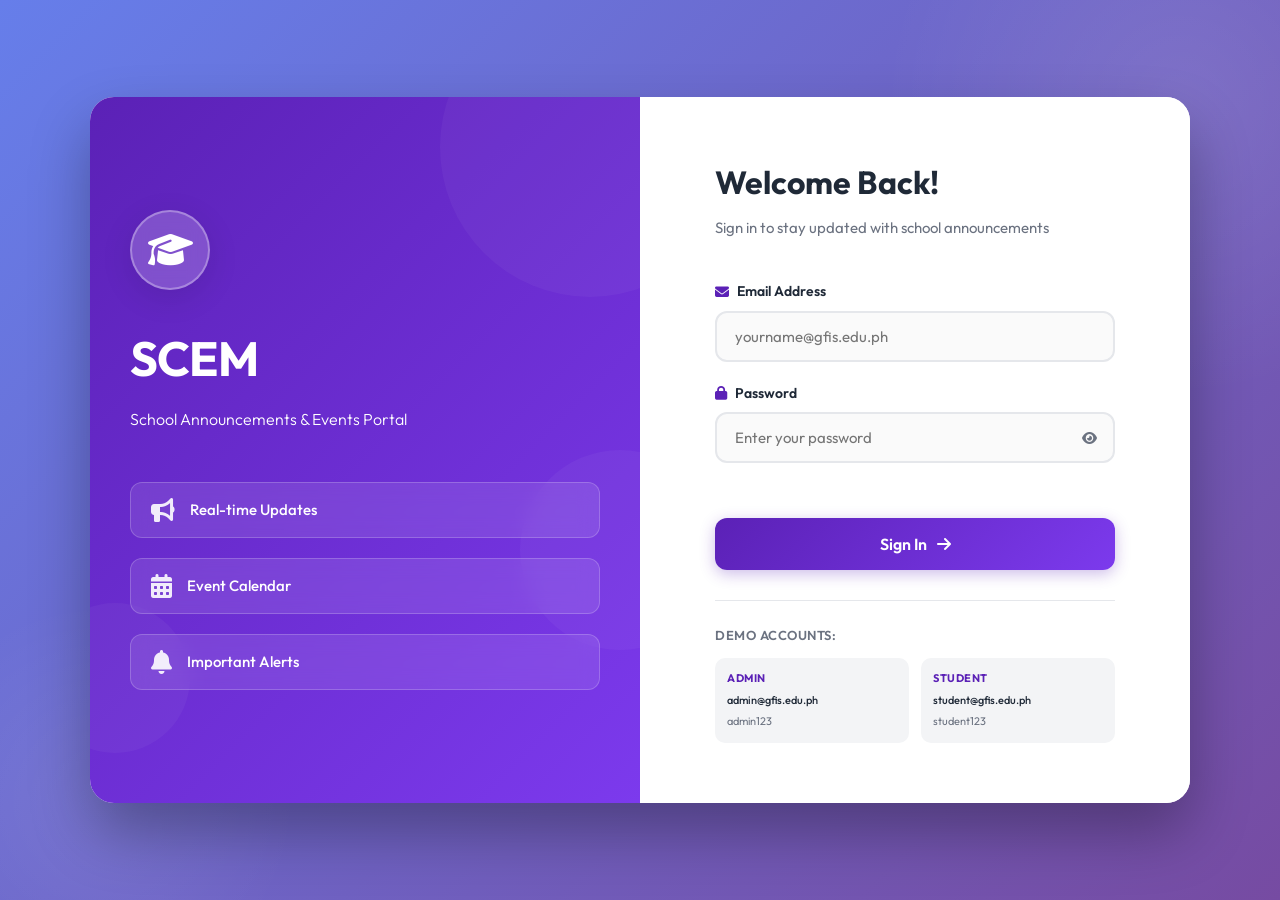
==== index.html @ 4f203509 "Add files via upload" ====
<!DOCTYPE html>
<html lang="en">
<head>
<meta charset="UTF-8">
<title>SCEM School Announcement Portal</title>
<meta name="viewport" content="width=device-width, initial-scale=1.0">
<link rel="stylesheet" href="https://cdnjs.cloudflare.com/ajax/libs/font-awesome/6.5.0/css/all.min.css">
<link href="https://fonts.googleapis.com/css2?family=Outfit:wght@300;400;500;600;700&display=swap" rel="stylesheet">
<style>
:root {
  --primary: #5b21b6;
  --primary-dark: #4c1d95;
  --primary-light: #7c3aed;
  --accent: #f59e0b;
  --academic: #2563eb;
  --event: #7c3aed;
  --urgent: #ef4444;
  --general: #6b7280;
  --bg-light: #faf5ff;
  --text-dark: #1f2937;
  --text-light: #6b7280;
  --white: #ffffff;
  --sidebar-w: 220px;
}
* { margin: 0; padding: 0; box-sizing: border-box; }
body { font-family: 'Outfit', sans-serif; background: var(--bg-light); color: var(--text-dark); line-height: 1.6; }

/* ===== LOGIN ===== */
#loginPage {
  min-height: 100vh; display: flex; align-items: center; justify-content: center;
  padding: 20px; background: linear-gradient(135deg, #667eea 0%, #764ba2 100%);
  position: relative; overflow: hidden;
}
#loginPage::before {
  content: ''; position: absolute; width: 600px; height: 600px;
  background: radial-gradient(circle, rgba(255,255,255,0.1) 0%, transparent 70%);
  top: -200px; right: -200px; border-radius: 50%; animation: float 20s ease-in-out infinite;
}
#loginPage::after {
  content: ''; position: absolute; width: 400px; height: 400px;
  background: radial-gradient(circle, rgba(255,255,255,0.08) 0%, transparent 70%);
  bottom: -100px; left: -100px; border-radius: 50%; animation: float 15s ease-in-out infinite reverse;
}
@keyframes float {
  0%, 100% { transform: translate(0,0) rotate(0deg); }
  33% { transform: translate(30px,-30px) rotate(5deg); }
  66% { transform: translate(-20px,20px) rotate(-5deg); }
}
.login-container {
  display: grid; grid-template-columns: 1fr 1fr; max-width: 1100px; width: 100%;
  background: var(--white); border-radius: 24px; overflow: hidden;
  box-shadow: 0 30px 60px rgba(0,0,0,0.3); position: relative; z-index: 1;
  animation: slideUp 0.6s ease-out;
}
@keyframes slideUp { from { opacity: 0; transform: translateY(30px); } to { opacity: 1; transform: translateY(0); } }

.login-brand {
  background: linear-gradient(135deg, var(--primary) 0%, var(--primary-light) 100%);
  color: var(--white); padding: 60px 40px; position: relative; overflow: hidden;
  display: flex; flex-direction: column; justify-content: center;
}
.brand-content { position: relative; z-index: 2; }
.school-logo { margin-bottom: 30px; animation: fadeInDown 0.8s ease-out 0.2s both; }
.logo-circle {
  width: 80px; height: 80px; background: rgba(255,255,255,0.2); backdrop-filter: blur(10px);
  border-radius: 50%; display: flex; align-items: center; justify-content: center;
  border: 2px solid rgba(255,255,255,0.3); box-shadow: 0 8px 32px rgba(0,0,0,0.1);
}
.logo-circle i { font-size: 36px; color: var(--white); }
.login-brand h1 { font-size: 48px; font-weight: 700; margin-bottom: 10px; letter-spacing: -1px; animation: fadeInDown 0.8s ease-out 0.3s both; }
.tagline { font-size: 16px; opacity: 0.9; margin-bottom: 50px; font-weight: 300; animation: fadeInDown 0.8s ease-out 0.4s both; }
.features { display: flex; flex-direction: column; gap: 20px; }
.feature-item {
  display: flex; align-items: center; gap: 15px; padding: 15px 20px;
  background: rgba(255,255,255,0.1); backdrop-filter: blur(10px); border-radius: 12px;
  border: 1px solid rgba(255,255,255,0.2); animation: fadeInLeft 0.8s ease-out both;
}
.feature-item:nth-child(1) { animation-delay: 0.5s; }
.feature-item:nth-child(2) { animation-delay: 0.6s; }
.feature-item:nth-child(3) { animation-delay: 0.7s; }
.feature-item i { font-size: 24px; opacity: 0.9; }
.feature-item span { font-weight: 500; font-size: 15px; }
@keyframes fadeInDown { from { opacity: 0; transform: translateY(-20px); } to { opacity: 1; transform: translateY(0); } }
@keyframes fadeInLeft { from { opacity: 0; transform: translateX(-20px); } to { opacity: 1; transform: translateX(0); } }
.decorative-shapes { position: absolute; width: 100%; height: 100%; top: 0; left: 0; z-index: 1; opacity: 0.4; }
.shape { position: absolute; border-radius: 50%; background: rgba(255,255,255,0.1); backdrop-filter: blur(20px); }
.shape-1 { width: 300px; height: 300px; top: -100px; right: -100px; animation: rotate 30s linear infinite; }
.shape-2 { width: 150px; height: 150px; bottom: 50px; left: -50px; animation: rotate 20s linear infinite reverse; }
.shape-3 { width: 200px; height: 200px; top: 50%; right: -80px; animation: rotate 25s linear infinite; }
@keyframes rotate { from { transform: rotate(0deg); } to { transform: rotate(360deg); } }

.login-form-section { padding: 60px 50px; display: flex; align-items: center; justify-content: center; background: var(--white); }
.login-box { width: 100%; max-width: 400px; animation: fadeIn 0.8s ease-out 0.4s both; }
@keyframes fadeIn { from { opacity: 0; } to { opacity: 1; } }
.welcome-text { margin-bottom: 40px; }
.welcome-text h2 { font-size: 32px; font-weight: 700; color: var(--text-dark); margin-bottom: 8px; }
.welcome-text p { color: var(--text-light); font-size: 15px; }
.input-group { margin-bottom: 20px; }
.input-group label { display: flex; align-items: center; gap: 8px; font-size: 14px; font-weight: 600; color: var(--text-dark); margin-bottom: 8px; }
.input-group label i { color: var(--primary); font-size: 14px; }
.input-group input {
  width: 100%; padding: 14px 18px; border: 2px solid #e5e7eb; border-radius: 12px;
  font-size: 15px; font-family: 'Outfit', sans-serif; color: var(--text-dark);
  background: #fafafa; transition: all 0.3s ease; outline: none;
}
.input-group input:focus { border-color: var(--primary-light); background: var(--white); box-shadow: 0 0 0 4px rgba(124,58,237,0.1); }
.password-wrapper { position: relative; }
.toggle-password { position: absolute; right: 14px; top: 50%; transform: translateY(-50%); background: none; border: none; cursor: pointer; color: var(--text-light); padding: 4px; transition: color 0.2s; }
.toggle-password:hover { color: var(--primary); }
.error-message { color: var(--urgent); font-size: 13px; margin-bottom: 15px; min-height: 20px; }
.login-btn {
  width: 100%; padding: 16px; background: linear-gradient(135deg, var(--primary) 0%, var(--primary-light) 100%);
  color: var(--white); border: none; border-radius: 12px; font-size: 16px; font-weight: 600;
  font-family: 'Outfit', sans-serif; cursor: pointer; display: flex; align-items: center;
  justify-content: center; gap: 10px; transition: all 0.3s ease;
  box-shadow: 0 4px 15px rgba(91,33,182,0.3); margin-bottom: 30px;
}
.login-btn:hover { transform: translateY(-2px); box-shadow: 0 8px 25px rgba(91,33,182,0.4); }
.demo-accounts { border-top: 1px solid #e5e7eb; padding-top: 24px; }
.demo-title { font-size: 13px; font-weight: 600; color: var(--text-light); text-transform: uppercase; letter-spacing: 0.5px; margin-bottom: 12px; }
.demo-cards { display: flex; gap: 12px; }
.demo-card { flex: 1; padding: 12px; background: #f3f4f6; border-radius: 10px; display: flex; flex-direction: column; gap: 4px; }
.demo-role { font-size: 11px; font-weight: 700; color: var(--primary); text-transform: uppercase; letter-spacing: 0.5px; }
.demo-email { font-size: 11px; color: var(--text-dark); font-weight: 500; word-break: break-all; }
.demo-pass { font-size: 11px; color: var(--text-light); }

/* ===== DASHBOARD LAYOUT ===== */
#dashboard { display: none; min-height: 100vh; background: linear-gradient(135deg, #667eea 0%, #764ba2 100%); }
.app-wrapper { display: flex; min-height: 100vh; }

/* ===== SIDEBAR ===== */
.sidebar {
  width: var(--sidebar-w); background: linear-gradient(180deg, #3b0e8c 0%, #5b21b6 50%, #7c3aed 100%);
  display: flex; flex-direction: column; position: fixed; top: 0; left: 0;
  height: 100vh; z-index: 100; box-shadow: 4px 0 20px rgba(0,0,0,0.2);
  transition: left 0.3s cubic-bezier(0.4, 0, 0.2, 1);
}
.sidebar-logo {
  display: flex; align-items: center; gap: 12px; padding: 28px 24px;
  border-bottom: 1px solid rgba(255,255,255,0.1);
}
.sidebar-logo .logo-icon {
  width: 40px; height: 40px; background: rgba(255,255,255,0.2);
  border-radius: 10px; display: flex; align-items: center; justify-content: center;
}
.sidebar-logo .logo-icon i { color: white; font-size: 18px; }
.sidebar-logo .logo-text { font-size: 22px; font-weight: 700; color: white; letter-spacing: 1px; }
.sidebar-nav { flex: 1; padding: 20px 12px; display: flex; flex-direction: column; gap: 4px; }
.nav-item {
  display: flex; align-items: center; gap: 12px; padding: 12px 16px; border-radius: 12px;
  color: rgba(255,255,255,0.7); cursor: pointer; transition: all 0.2s ease; font-size: 14px;
  font-weight: 500; border: none; background: none; width: 100%; text-align: left;
  font-family: 'Outfit', sans-serif;
}
.nav-item:hover { background: rgba(255,255,255,0.1); color: white; }
.nav-item.active { background: rgba(255,255,255,0.2); color: white; border-left: 3px solid white; padding-left: 13px; }
.nav-item i { width: 18px; font-size: 15px; }
.sidebar-user {
  padding: 20px 16px; border-top: 1px solid rgba(255,255,255,0.1);
  display: flex; align-items: center; gap: 10px;
}
.user-avatar {
  width: 38px; height: 38px; border-radius: 50%; background: rgba(255,255,255,0.3);
  display: flex; align-items: center; justify-content: center;
  border: 2px solid rgba(255,255,255,0.4); flex-shrink: 0;
  font-size: 17px; font-weight: 700; color: white;
}
.user-info { flex: 1; min-width: 0; }
.user-name { font-size: 13px; font-weight: 600; color: white; white-space: nowrap; overflow: hidden; text-overflow: ellipsis; }
.user-email { font-size: 11px; color: rgba(255,255,255,0.6); white-space: nowrap; overflow: hidden; text-overflow: ellipsis; }

/* ===== MAIN ===== */
.main-content { margin-left: var(--sidebar-w); flex: 1; display: flex; flex-direction: column; min-height: 100vh; background: #f3f0fb; border-radius: 20px 0 0 20px; }

/* ===== TOPBAR ===== */
.topbar {
  display: flex; align-items: center; padding: 16px 28px; background: white;
  border-radius: 20px 0 0 0; box-shadow: 0 2px 8px rgba(0,0,0,0.06);
  gap: 16px; position: sticky; top: 0; z-index: 50;
}
.search-bar {
  display: flex; align-items: center; gap: 10px; background: #f3f4f6;
  border-radius: 10px; padding: 10px 16px; flex: 1; max-width: 360px;
  border: 1.5px solid transparent; transition: all 0.2s;
}
.search-bar:focus-within { border-color: var(--primary-light); background: white; }
.search-bar i { color: var(--text-light); font-size: 14px; }
.search-bar input { border: none; background: none; outline: none; font-family: 'Outfit', sans-serif; font-size: 14px; color: var(--text-dark); width: 100%; }
.search-caret { color: var(--text-light); font-size: 12px; border-left: 1px solid #e5e7eb; padding-left: 8px; }

/* ===== PAGE CONTENT ===== */
.page-content { padding: 28px; flex: 1; }
.page { display: none; }
.page.active { display: block; }

.page-header { margin-bottom: 24px; }
.page-title-row { display: flex; align-items: center; gap: 14px; margin-bottom: 6px; }
.page-icon { width: 44px; height: 44px; background: var(--primary); border-radius: 12px; display: flex; align-items: center; justify-content: center; }
.page-icon i { color: white; font-size: 20px; }
.page-header h2 { font-size: 26px; font-weight: 700; color: var(--text-dark); }
.page-header p { color: var(--text-light); font-size: 14px; padding-left: 58px; margin-top: -2px; }

/* ===== STATS ROW ===== */
.stats-row { display: grid; grid-template-columns: repeat(4, 1fr); gap: 16px; margin-bottom: 24px; }
.stat-card { background: white; border-radius: 16px; padding: 20px; display: flex; align-items: center; gap: 16px; box-shadow: 0 2px 8px rgba(0,0,0,0.06); transition: all 0.2s; }
.stat-card:hover { transform: translateY(-2px); box-shadow: 0 6px 20px rgba(91,33,182,0.12); }
.stat-icon { width: 48px; height: 48px; border-radius: 14px; display: flex; align-items: center; justify-content: center; font-size: 20px; flex-shrink: 0; }
.stat-icon.purple { background: #ede9fe; color: var(--primary); }
.stat-icon.blue { background: #dbeafe; color: var(--academic); }
.stat-icon.red { background: #fee2e2; color: var(--urgent); }
.stat-icon.amber { background: #fef3c7; color: var(--accent); }
.stat-info { flex: 1; }
.stat-label { font-size: 12px; color: var(--text-light); font-weight: 500; }
.stat-sublabel { font-size: 11px; color: var(--text-light); margin-bottom: 4px; }
.stat-value { font-size: 28px; font-weight: 700; color: var(--text-dark); line-height: 1.2; }

/* ===== DASHBOARD GRID ===== */
.dashboard-grid { display: grid; grid-template-columns: 1fr 300px; gap: 20px; }

/* ===== PANEL ===== */
.panel { background: white; border-radius: 16px; padding: 22px; box-shadow: 0 2px 8px rgba(0,0,0,0.06); }
.panel-header { display: flex; align-items: center; justify-content: space-between; margin-bottom: 16px; }
.panel-title { font-size: 17px; font-weight: 700; color: var(--text-dark); }
.sort-btn {
  display: flex; align-items: center; gap: 6px; padding: 7px 14px; border: 1.5px solid #e5e7eb;
  border-radius: 8px; background: white; font-size: 13px; color: var(--text-dark); cursor: pointer;
  font-family: 'Outfit', sans-serif; font-weight: 500; transition: all 0.2s; outline: none;
}
.sort-btn:hover { border-color: var(--primary-light); color: var(--primary); }
.panel-search {
  display: flex; align-items: center; gap: 10px; background: #f9fafb;
  border: 1.5px solid #e5e7eb; border-radius: 10px; padding: 10px 14px; margin-bottom: 14px;
}
.panel-search i { color: var(--text-light); font-size: 13px; }
.panel-search input { border: none; background: none; outline: none; font-family: 'Outfit', sans-serif; font-size: 14px; color: var(--text-dark); width: 100%; }
.filter-tabs { display: flex; gap: 6px; flex-wrap: wrap; margin-bottom: 16px; align-items: center; }
.filter-tab {
  padding: 7px 16px; border-radius: 20px; font-size: 13px; font-weight: 500; cursor: pointer;
  border: 1.5px solid #e5e7eb; background: white; color: var(--text-light);
  font-family: 'Outfit', sans-serif; transition: all 0.2s;
}
.filter-tab:hover { border-color: var(--primary-light); color: var(--primary); }
.filter-tab.active { background: var(--primary); color: white; border-color: var(--primary); }

/* ===== ANN LIST ===== */
.ann-list { display: flex; flex-direction: column; gap: 10px; }
.ann-item {
  display: flex; align-items: flex-start; gap: 14px; padding: 16px; border-radius: 12px;
  background: #fafafa; border: 1.5px solid #f0f0f0; transition: all 0.2s;
}
.ann-item:hover { border-color: var(--primary-light); background: white; box-shadow: 0 2px 12px rgba(91,33,182,0.08); }
.ann-cat-icon { width: 36px; height: 36px; border-radius: 10px; display: flex; align-items: center; justify-content: center; font-size: 15px; flex-shrink: 0; }
.ann-cat-icon.Academic { background: #dbeafe; color: var(--academic); }
.ann-cat-icon.Event { background: #ede9fe; color: var(--event); }
.ann-cat-icon.Urgent { background: #fee2e2; color: var(--urgent); }
.ann-cat-icon.General { background: #f3f4f6; color: var(--general); }
.ann-body { flex: 1; min-width: 0; }
.ann-title { font-size: 15px; font-weight: 600; color: var(--text-dark); margin-bottom: 3px; }
.ann-desc { font-size: 13px; color: var(--text-light); margin-bottom: 8px; white-space: nowrap; overflow: hidden; text-overflow: ellipsis; }
.ann-meta { display: flex; align-items: center; gap: 8px; }
.ann-date { display: flex; align-items: center; gap: 5px; font-size: 12px; color: var(--text-light); }
.ann-date i { font-size: 11px; }
.ann-cat-badge { font-size: 11px; font-weight: 600; padding: 2px 10px; border-radius: 20px; }
.ann-cat-badge.Academic { background: #dbeafe; color: var(--academic); }
.ann-cat-badge.Event { background: #ede9fe; color: var(--event); }
.ann-cat-badge.Urgent { background: #fee2e2; color: var(--urgent); }
.ann-cat-badge.General { background: #f3f4f6; color: var(--general); }
.ann-posted { font-size: 12px; color: var(--text-light); white-space: nowrap; flex-shrink: 0; }
.ann-actions { display: flex; gap: 8px; align-items: center; flex-shrink: 0; margin-top: 2px; }
.btn-edit { padding: 6px 14px; border-radius: 8px; border: 1.5px solid #e5e7eb; background: white; color: var(--text-dark); font-size: 13px; font-weight: 500; cursor: pointer; font-family: 'Outfit', sans-serif; transition: all 0.2s; }
.btn-edit:hover { border-color: var(--primary-light); color: var(--primary); }
.btn-delete { padding: 6px 14px; border-radius: 8px; border: none; background: var(--primary); color: white; font-size: 13px; font-weight: 500; cursor: pointer; font-family: 'Outfit', sans-serif; transition: all 0.2s; }
.btn-delete:hover { background: var(--primary-dark); }

/* ===== ANNOUNCEMENT IMAGE (zoomable) ===== */
.ann-img-wrap {
  position: relative; width: 100%; margin-bottom: 8px; border-radius: 8px;
  overflow: hidden; cursor: zoom-in;
}
.ann-img-wrap img {
  width: 100%; max-height: 120px; object-fit: cover; display: block;
  border-radius: 8px; transition: transform 0.3s ease, filter 0.3s ease;
}
.ann-img-wrap:hover img { transform: scale(1.04); filter: brightness(0.92); }
.ann-img-zoom-hint {
  position: absolute; bottom: 8px; right: 8px; background: rgba(0,0,0,0.55);
  color: #fff; font-size: 11px; padding: 3px 8px; border-radius: 20px;
  display: flex; align-items: center; gap: 4px; opacity: 0; transition: opacity 0.25s;
  pointer-events: none; backdrop-filter: blur(4px);
}
.ann-img-wrap:hover .ann-img-zoom-hint { opacity: 1; }

/* Manage grid image thumb */
.manage-thumb-wrap {
  position: relative; width: 100%; height: 60px; margin-bottom: 6px;
  border-radius: 6px; overflow: hidden; cursor: zoom-in;
}
.manage-thumb-wrap img {
  width: 100%; height: 100%; object-fit: cover; display: block;
  transition: transform 0.3s ease, filter 0.3s ease;
}
.manage-thumb-wrap:hover img { transform: scale(1.06); filter: brightness(0.9); }
.manage-thumb-wrap .ann-img-zoom-hint { opacity: 0; }
.manage-thumb-wrap:hover .ann-img-zoom-hint { opacity: 1; }

/* ===== LIGHTBOX OVERLAY ===== */
#lightboxOverlay {
  position: fixed; inset: 0; background: rgba(0,0,0,0); z-index: 9999;
  display: flex; align-items: center; justify-content: center; padding: 24px;
  cursor: zoom-out; transition: background 0.3s ease; pointer-events: none; visibility: hidden;
}
#lightboxOverlay.open { background: rgba(0,0,0,0.85); pointer-events: all; visibility: visible; }
.lightbox-inner {
  position: relative; max-width: 90vw; max-height: 88vh;
  transform: scale(0.7) translateY(30px); opacity: 0;
  transition: transform 0.35s cubic-bezier(0.34,1.56,0.64,1), opacity 0.3s ease; cursor: default;
}
#lightboxOverlay.open .lightbox-inner { transform: scale(1) translateY(0); opacity: 1; }
.lightbox-inner img {
  max-width: 90vw; max-height: 82vh; border-radius: 14px;
  box-shadow: 0 30px 80px rgba(0,0,0,0.6); display: block; object-fit: contain; user-select: none;
}
.lightbox-close {
  position: absolute; top: -14px; right: -14px; width: 36px; height: 36px;
  background: white; border-radius: 50%; border: none; cursor: pointer;
  display: flex; align-items: center; justify-content: center; font-size: 16px;
  color: var(--text-dark); box-shadow: 0 4px 14px rgba(0,0,0,0.3);
  transition: transform 0.2s ease, background 0.2s; z-index: 2;
}
.lightbox-close:hover { background: var(--urgent); color: white; transform: scale(1.1) rotate(90deg); }
.lightbox-caption { margin-top: 12px; text-align: center; color: rgba(255,255,255,0.75); font-size: 13px; letter-spacing: 0.3px; }

/* ===== CALENDAR SIDEBAR ===== */
.calendar-panel { display: flex; flex-direction: column; gap: 16px; }
.mini-calendar { background: var(--primary); border-radius: 16px; padding: 20px; color: white; }
.cal-header { display: flex; align-items: center; justify-content: space-between; margin-bottom: 16px; }
.cal-month { font-size: 16px; font-weight: 700; }
.cal-nav { background: none; border: none; color: white; cursor: pointer; width: 28px; height: 28px; border-radius: 8px; display: flex; align-items: center; justify-content: center; transition: background 0.2s; }
.cal-nav:hover { background: rgba(255,255,255,0.2); }
.cal-grid { display: grid; grid-template-columns: repeat(7, 1fr); gap: 4px; }
.cal-day-label { text-align: center; font-size: 11px; font-weight: 600; opacity: 0.7; padding: 4px 0; }
.cal-day { text-align: center; font-size: 13px; padding: 6px 0; border-radius: 8px; cursor: pointer; transition: all 0.2s; font-weight: 500; }
.cal-day:hover { background: rgba(255,255,255,0.2); }
.cal-day.today { background: white; color: var(--primary); font-weight: 700; }
.cal-day.has-event { background: rgba(255,255,255,0.15); }
.cal-day.other-month { opacity: 0.3; }
.cal-day.selected { background: rgba(255,255,255,0.35); font-weight: 700; }

/* ===== UPCOMING ===== */
.upcoming-panel { background: white; border-radius: 16px; padding: 20px; box-shadow: 0 2px 8px rgba(0,0,0,0.06); }
.upcoming-title { font-size: 15px; font-weight: 700; margin-bottom: 14px; color: var(--text-dark); }
.upcoming-list { display: flex; flex-direction: column; gap: 12px; }
.upcoming-item { display: flex; align-items: flex-start; gap: 10px; }
.upcoming-num { width: 28px; height: 28px; background: var(--primary); border-radius: 8px; display: flex; align-items: center; justify-content: center; color: white; font-size: 12px; font-weight: 700; flex-shrink: 0; }
.upcoming-icon { width: 28px; height: 28px; background: #ede9fe; border-radius: 8px; display: flex; align-items: center; justify-content: center; color: var(--primary); font-size: 13px; flex-shrink: 0; }
.upcoming-info { flex: 1; }
.upcoming-name { font-size: 13px; font-weight: 600; color: var(--text-dark); }
.upcoming-sub { font-size: 12px; color: var(--text-light); }

/* ===== CREATE PAGE ===== */
.create-grid { display: grid; grid-template-columns: 1fr 300px; gap: 20px; align-items: start; }
.create-form-panel { background: white; border-radius: 16px; padding: 24px; box-shadow: 0 2px 8px rgba(0,0,0,0.06); }
.form-section-label { font-size: 15px; font-weight: 700; color: var(--text-dark); margin-bottom: 10px; display: flex; align-items: center; justify-content: space-between; }
.form-section-label .posted-hint { font-size: 12px; font-weight: 400; color: var(--text-light); }
.form-input { width: 100%; padding: 12px 16px; border: 1.5px solid #e5e7eb; border-radius: 10px; font-size: 14px; font-family: 'Outfit', sans-serif; color: var(--text-dark); background: #fafafa; outline: none; transition: all 0.2s; margin-bottom: 18px; }
.form-input:focus { border-color: var(--primary-light); background: white; box-shadow: 0 0 0 4px rgba(124,58,237,0.08); }
textarea.form-input { resize: vertical; min-height: 90px; }
.category-select-wrapper { position: relative; margin-bottom: 18px; }
.category-select-wrapper .cat-icon { position: absolute; left: 14px; top: 50%; transform: translateY(-50%); color: var(--primary); font-size: 15px; pointer-events: none; }
.form-select { width: 100%; padding: 12px 16px 12px 40px; border: 1.5px solid #e5e7eb; border-radius: 10px; font-size: 14px; font-family: 'Outfit', sans-serif; color: var(--text-dark); background: #fafafa; outline: none; appearance: none; cursor: pointer; transition: all 0.2s; }
.form-select:focus { border-color: var(--primary-light); background: white; }
.select-arrow { position: absolute; right: 14px; top: 50%; transform: translateY(-50%); color: var(--text-light); pointer-events: none; }
.post-btn { width: 100%; padding: 14px; background: var(--primary); color: white; border: none; border-radius: 12px; font-size: 15px; font-weight: 600; font-family: 'Outfit', sans-serif; cursor: pointer; display: flex; align-items: center; justify-content: center; gap: 10px; transition: all 0.3s; box-shadow: 0 4px 15px rgba(91,33,182,0.25); }
.post-btn:hover { background: var(--primary-dark); transform: translateY(-1px); }

/* ===== MANAGE PANEL ===== */
.manage-panel { background: white; border-radius: 16px; padding: 22px; box-shadow: 0 2px 8px rgba(0,0,0,0.06); }
.manage-title { font-size: 16px; font-weight: 700; color: var(--text-dark); margin-bottom: 16px; }
.manage-search { display: flex; align-items: center; gap: 8px; background: #f9fafb; border: 1.5px solid #e5e7eb; border-radius: 10px; padding: 10px 14px; margin-bottom: 12px; }
.manage-search i { color: var(--text-light); font-size: 13px; }
.manage-search input { border: none; background: none; outline: none; font-family: 'Outfit', sans-serif; font-size: 13px; color: var(--text-dark); width: 100%; }
.manage-filter-row { display: flex; gap: 6px; flex-wrap: wrap; margin-bottom: 14px; align-items: center; }
.manage-filter { padding: 5px 12px; border-radius: 20px; font-size: 12px; font-weight: 600; cursor: pointer; border: 1.5px solid #e5e7eb; background: white; color: var(--text-light); font-family: 'Outfit', sans-serif; transition: all 0.2s; }
.manage-filter:hover { border-color: var(--primary-light); color: var(--primary); }
.manage-filter.active { background: var(--primary); color: white; border-color: var(--primary); }
.date-filter-input { display: flex; align-items: center; gap: 8px; background: #f9fafb; border: 1.5px solid #e5e7eb; border-radius: 8px; padding: 8px 12px; margin-bottom: 14px; }
.date-filter-input i { color: var(--text-light); font-size: 13px; }
.date-filter-input input { border: none; background: none; outline: none; font-family: 'Outfit', sans-serif; font-size: 12px; color: var(--text-dark); width: 100%; }
.upload-img-btn { display: flex; align-items: center; gap: 8px; padding: 8px 16px; border: 1.5px dashed #d1d5db; border-radius: 8px; background: white; color: var(--text-light); font-size: 13px; font-family: 'Outfit', sans-serif; cursor: pointer; margin-bottom: 14px; transition: all 0.2s; width: 100%; justify-content: center; }
.upload-img-btn:hover { border-color: var(--primary-light); color: var(--primary); background: #faf5ff; }
.manage-actions { display: flex; gap: 8px; }

/* ===== MANAGE GRID ===== */
.manage-ann-grid { display: grid; grid-template-columns: 1fr 1fr; gap: 12px; margin-top: 20px; }
.manage-ann-card { background: white; border-radius: 12px; padding: 16px; border: 1.5px solid #f0f0f0; transition: all 0.2s; cursor: pointer; }
.manage-ann-card:hover { border-color: var(--primary-light); box-shadow: 0 2px 12px rgba(91,33,182,0.08); }
.manage-ann-card.selected { border-color: var(--primary); }
.manage-card-top { display: flex; align-items: flex-start; gap: 10px; margin-bottom: 8px; }
.manage-card-icon { width: 30px; height: 30px; border-radius: 8px; display: flex; align-items: center; justify-content: center; font-size: 13px; flex-shrink: 0; }
.manage-card-icon.Academic { background: #dbeafe; color: var(--academic); }
.manage-card-icon.Event { background: #ede9fe; color: var(--event); }
.manage-card-icon.Urgent { background: #fee2e2; color: var(--urgent); }
.manage-card-icon.General { background: #f3f4f6; color: var(--general); }
.manage-card-title { font-size: 13px; font-weight: 600; color: var(--text-dark); line-height: 1.3; }
.manage-card-desc { font-size: 12px; color: var(--text-light); margin-bottom: 6px; display: -webkit-box; -webkit-line-clamp: 2; -webkit-box-orient: vertical; overflow: hidden; }
.manage-posted { font-size: 11px; color: var(--text-light); margin-bottom: 6px; }
.manage-card-meta { display: flex; align-items: center; gap: 6px; margin-bottom: 10px; flex-wrap: wrap; }
.manage-card-date { font-size: 11px; color: var(--text-light); display: flex; align-items: center; gap: 4px; }
.manage-card-cat { font-size: 11px; font-weight: 600; padding: 2px 8px; border-radius: 20px; }
.manage-card-cat.Academic { background: #dbeafe; color: var(--academic); }
.manage-card-cat.Event { background: #ede9fe; color: var(--event); }
.manage-card-cat.Urgent { background: #fee2e2; color: var(--urgent); }
.manage-card-cat.General { background: #f3f4f6; color: var(--general); }
.manage-card-actions { display: flex; gap: 6px; }
.btn-sm-edit { flex: 1; padding: 5px 10px; border: 1.5px solid #e5e7eb; border-radius: 6px; background: white; color: var(--text-dark); font-size: 12px; font-weight: 500; cursor: pointer; font-family: 'Outfit', sans-serif; transition: all 0.2s; }
.btn-sm-edit:hover { border-color: var(--primary-light); color: var(--primary); }
.btn-sm-delete { flex: 1; padding: 5px 10px; border: none; border-radius: 6px; background: #ef4444; color: white; font-size: 12px; font-weight: 500; cursor: pointer; font-family: 'Outfit', sans-serif; transition: all 0.2s; }
.btn-sm-delete:hover { background: #dc2626; }
.pagination-row { display: flex; align-items: center; justify-content: space-between; margin-top: 16px; padding-top: 14px; border-top: 1px solid #f0f0f0; }
.page-info { font-size: 13px; color: var(--text-light); }
.page-btns { display: flex; gap: 6px; }
.page-btn { width: 30px; height: 30px; border-radius: 8px; border: 1.5px solid #e5e7eb; background: white; display: flex; align-items: center; justify-content: center; cursor: pointer; font-size: 13px; color: var(--text-dark); transition: all 0.2s; }
.page-btn:hover { border-color: var(--primary-light); color: var(--primary); }

/* ===== FULL CALENDAR ===== */
.calendar-full { background: white; border-radius: 16px; padding: 24px; box-shadow: 0 2px 8px rgba(0,0,0,0.06); }
.cal-full-header { display: flex; align-items: center; justify-content: space-between; margin-bottom: 20px; }
.cal-full-grid { display: grid; grid-template-columns: repeat(7, 1fr); gap: 8px; }
.cal-full-day-label { text-align: center; font-size: 13px; font-weight: 600; color: var(--text-light); padding: 8px 0; }
.cal-full-cell { min-height: 80px; border: 1.5px solid #f0f0f0; border-radius: 10px; padding: 8px; cursor: pointer; transition: all 0.2s; }
.cal-full-cell:hover { border-color: var(--primary-light); background: #faf5ff; }
.cal-full-cell.today { border-color: var(--primary); background: #faf5ff; }
.cal-full-cell.other-month { opacity: 0.4; }
.cell-num { font-size: 14px; font-weight: 600; color: var(--text-dark); margin-bottom: 4px; }
.cal-full-cell.today .cell-num { width: 26px; height: 26px; background: var(--primary); color: white; border-radius: 50%; display: flex; align-items: center; justify-content: center; font-size: 13px; }
.cell-event { font-size: 10px; padding: 2px 6px; border-radius: 4px; white-space: nowrap; overflow: hidden; text-overflow: ellipsis; margin-top: 2px; }
.cell-event.Academic { background: #dbeafe; color: var(--academic); }
.cell-event.Event { background: #ede9fe; color: var(--event); }
.cell-event.Urgent { background: #fee2e2; color: var(--urgent); }
.cell-event.General { background: #f3f4f6; color: var(--general); }

/* ===== PROFILE ===== */
.profile-card { background: white; border-radius: 16px; padding: 32px; box-shadow: 0 2px 8px rgba(0,0,0,0.06); max-width: 600px; }
.profile-avatar-section { display: flex; align-items: center; gap: 20px; margin-bottom: 28px; }
.profile-avatar-circle {
  width: 80px; height: 80px; border-radius: 50%;
  background: linear-gradient(135deg, var(--primary) 0%, var(--primary-light) 100%);
  display: flex; align-items: center; justify-content: center; border: 4px solid #ede9fe;
  font-size: 34px; font-weight: 700; color: white;
}
.profile-name { font-size: 22px; font-weight: 700; color: var(--text-dark); margin-bottom: 4px; }
.profile-role { font-size: 14px; color: var(--text-light); }
.profile-fields { display: flex; flex-direction: column; gap: 16px; }
.profile-field label { font-size: 13px; font-weight: 600; color: var(--text-light); display: block; margin-bottom: 6px; }
.profile-field input { width: 100%; padding: 12px 14px; border: 1.5px solid #e5e7eb; border-radius: 10px; font-size: 14px; font-family: 'Outfit', sans-serif; color: var(--text-dark); background: #fafafa; outline: none; }

/* ===== MISC ===== */
.today-badge { display: inline-flex; align-items: center; gap: 4px; background: #d1fae5; color: #059669; font-size: 11px; font-weight: 600; padding: 2px 8px; border-radius: 20px; margin-left: 8px; }
.empty-state { text-align: center; padding: 40px; color: var(--text-light); }
.empty-state i { font-size: 48px; opacity: 0.3; margin-bottom: 12px; display: block; }
.empty-state p { font-size: 15px; }
.toast { position: fixed; bottom: 24px; right: 24px; background: var(--primary); color: white; padding: 14px 22px; border-radius: 12px; font-size: 14px; font-weight: 500; box-shadow: 0 8px 24px rgba(91,33,182,0.3); z-index: 999; transform: translateY(80px); opacity: 0; transition: all 0.3s ease; }
.toast.show { transform: translateY(0); opacity: 1; }
.cancel-btn { width: 100%; padding: 10px; border: 1.5px solid #e5e7eb; border-radius: 10px; background: white; cursor: pointer; font-family: 'Outfit', sans-serif; font-size: 14px; color: var(--text-light); margin-top: 10px; transition: all 0.2s; display: none; }
.cancel-btn:hover { border-color: var(--urgent); color: var(--urgent); }
.date-hint { font-size: 12px; color: var(--text-light); margin-top: -14px; margin-bottom: 14px; display: flex; align-items: center; gap: 5px; }
.date-hint i { color: var(--accent); font-size: 11px; }

/* ===== IMAGE PREVIEW ===== */
.image-preview-box { display: none; margin-bottom: 12px; border-radius: 10px; overflow: hidden; border: 1.5px solid #e5e7eb; }
.image-preview-box img { width: 100%; max-height: 140px; object-fit: cover; display: block; }
.image-preview-meta { display: flex; align-items: center; justify-content: space-between; padding: 6px 10px; background: #f9fafb; }
.image-preview-meta span { font-size: 12px; color: var(--text-light); overflow: hidden; text-overflow: ellipsis; white-space: nowrap; max-width: 160px; }
.image-preview-meta button { background: none; border: none; color: var(--urgent); font-size: 12px; cursor: pointer; font-family: 'Outfit', sans-serif; flex-shrink: 0; }
.image-preview-meta button:hover { text-decoration: underline; }

/* ===== RESPONSIVE ===== */
@media (max-width: 900px) {
  .login-container { grid-template-columns: 1fr; }
  .login-brand { display: none; }
  .stats-row { grid-template-columns: repeat(2, 1fr); }
  .dashboard-grid, .create-grid { grid-template-columns: 1fr; }
  .manage-ann-grid { grid-template-columns: 1fr; }
}
.mob-menu-btn {
  display: none; flex-direction: column; justify-content: center; align-items: center; gap: 5px;
  width: 40px; height: 40px; background: none; border: none; cursor: pointer;
  flex-shrink: 0; border-radius: 10px; padding: 6px; transition: background 0.2s;
}
.mob-menu-btn:hover { background: rgba(91,33,182,0.08); }
.mob-menu-btn span { display: block; width: 22px; height: 2.5px; background: var(--text-dark); border-radius: 3px; transition: all 0.3s ease; transform-origin: center; }
.mob-menu-btn.is-open span:nth-child(1) { transform: translateY(7.5px) rotate(45deg); }
.mob-menu-btn.is-open span:nth-child(2) { opacity: 0; transform: scaleX(0); }
.mob-menu-btn.is-open span:nth-child(3) { transform: translateY(-7.5px) rotate(-45deg); }
.mob-overlay { display: none; position: fixed; inset: 0; background: rgba(0,0,0,0.45); backdrop-filter: blur(2px); z-index: 99; opacity: 0; transition: opacity 0.3s ease; }
.mob-overlay.show { display: block; opacity: 1; }
.mob-topbar-logo { display: none; align-items: center; gap: 8px; flex: 1; justify-content: center; }
.mob-topbar-logo .tl-icon { width: 30px; height: 30px; background: var(--primary); border-radius: 8px; display: flex; align-items: center; justify-content: center; }
.mob-topbar-logo .tl-icon i { color: white; font-size: 14px; }
.mob-topbar-logo span { font-size: 18px; font-weight: 800; color: var(--text-dark); letter-spacing: 1.5px; }
@media (max-width: 768px) {
  .sidebar { left: -100%; width: 260px; z-index: 200; box-shadow: none; }
  .sidebar.open { left: 0; box-shadow: 6px 0 32px rgba(0,0,0,0.35); }
  .main-content { margin-left: 0; border-radius: 0; }
  .topbar { border-radius: 0; padding: 12px 16px; }
  .mob-menu-btn { display: flex; }
  .mob-topbar-logo { display: flex; }
  .search-bar { display: none; }
  .page-content { padding: 16px; }
  .page-header h2 { font-size: 22px; }
  .page-header p { padding-left: 56px; }
  .stats-row { grid-template-columns: repeat(2, 1fr); gap: 10px; }
  .dashboard-grid, .create-grid { grid-template-columns: 1fr; }
  .manage-ann-grid { grid-template-columns: 1fr; }
  .cal-full-cell { min-height: 56px; padding: 5px; }
  .cell-event { font-size: 9px; }
  .toast { bottom: 20px; right: 12px; left: 12px; text-align: center; }
}
</style>
</head>
<body>

<!-- ========== LIGHTBOX OVERLAY ========== -->
<div id="lightboxOverlay" onclick="closeLightbox(event)">
  <div class="lightbox-inner" id="lightboxInner" onclick="event.stopPropagation()">
    <button class="lightbox-close" onclick="closeLightbox()" title="Close"><i class="fa-solid fa-xmark"></i></button>
    <img id="lightboxImg" src="" alt="Announcement Image">
    <div class="lightbox-caption" id="lightboxCaption"></div>
  </div>
</div>

<!-- ========== LOGIN PAGE ========== -->
<div id="loginPage">
  <div class="login-container">
    <div class="login-brand">
      <div class="brand-content">
        <div class="school-logo">
          <div class="logo-circle"><i class="fa-solid fa-graduation-cap"></i></div>
        </div>
        <h1>SCEM</h1>
        <p class="tagline">School Announcements &amp; Events Portal</p>
        <div class="features">
          <div class="feature-item"><i class="fa-solid fa-bullhorn"></i><span>Real-time Updates</span></div>
          <div class="feature-item"><i class="fa-solid fa-calendar-days"></i><span>Event Calendar</span></div>
          <div class="feature-item"><i class="fa-solid fa-bell"></i><span>Important Alerts</span></div>
        </div>
      </div>
      <div class="decorative-shapes">
        <div class="shape shape-1"></div>
        <div class="shape shape-2"></div>
        <div class="shape shape-3"></div>
      </div>
    </div>

    <div class="login-form-section">
      <div class="login-box">
        <div class="welcome-text">
          <h2>Welcome Back!</h2>
          <p>Sign in to stay updated with school announcements</p>
        </div>
        <form onsubmit="event.preventDefault(); login();">
          <div class="input-group">
            <label for="email"><i class="fa-solid fa-envelope"></i> Email Address</label>
            <input type="email" id="email" placeholder="yourname@gfis.edu.ph" autocomplete="email">
          </div>
          <div class="input-group">
            <label for="password"><i class="fa-solid fa-lock"></i> Password</label>
            <div class="password-wrapper">
              <input type="password" id="password" placeholder="Enter your password" autocomplete="current-password">
              <button type="button" class="toggle-password" onclick="togglePassword()">
                <i class="fa-solid fa-eye" id="toggleIcon"></i>
              </button>
            </div>
          </div>
          <p id="error" class="error-message"></p>
          <button type="submit" class="login-btn"><span>Sign In</span><i class="fa-solid fa-arrow-right"></i></button>
        </form>
        <div class="demo-accounts">
          <p class="demo-title">Demo Accounts:</p>
          <div class="demo-cards">
            <div class="demo-card">
              <span class="demo-role">Admin</span>
              <span class="demo-email">admin@gfis.edu.ph</span>
              <span class="demo-pass">admin123</span>
            </div>
            <div class="demo-card">
              <span class="demo-role">Student</span>
              <span class="demo-email">student@gfis.edu.ph</span>
              <span class="demo-pass">student123</span>
            </div>
          </div>
        </div>
      </div>
    </div>
  </div>
</div>

<!-- ========== DASHBOARD ========== -->
<div id="dashboard">
  <div class="mob-overlay" id="mobOverlay" onclick="closeSidebar()"></div>
  <div class="app-wrapper">

    <aside class="sidebar" id="sidebar">
      <div class="sidebar-logo">
        <div class="logo-icon"><i class="fa-solid fa-graduation-cap"></i></div>
        <span class="logo-text">SCEM</span>
      </div>
      <nav class="sidebar-nav">
        <button class="nav-item active" onclick="showPage('dashboardPage',this)">
          <i class="fa-solid fa-house"></i><span>Dashboard</span>
        </button>
        <button class="nav-item" onclick="showPage('announcementsPage',this)">
          <i class="fa-solid fa-bullhorn"></i><span>Announcements</span>
        </button>
        <button class="nav-item" id="createPostNav" onclick="showPage('createPage',this)" style="display:none;">
          <i class="fa-solid fa-pen-to-square"></i><span>Create Post</span>
        </button>
        <button class="nav-item" onclick="showPage('calendarPage',this)">
          <i class="fa-solid fa-calendar-days"></i><span>Calendar</span>
        </button>
        <button class="nav-item" onclick="showPage('profilePage',this)">
          <i class="fa-solid fa-circle-user"></i><span>Profile</span>
        </button>
        <button class="nav-item" onclick="logout()">
          <i class="fa-solid fa-right-from-bracket"></i><span>Logout</span>
        </button>
      </nav>
      <div class="sidebar-user">
        <div class="user-avatar" id="sidebarAvatar">?</div>
        <div class="user-info">
          <div class="user-name" id="sidebarName"></div>
          <div class="user-email" id="sidebarEmail"></div>
        </div>
      </div>
    </aside>

    <main class="main-content">
      <div class="topbar">
        <button class="mob-menu-btn" id="mobMenuBtn" onclick="openSidebar()" aria-label="Open menu">
          <span></span><span></span><span></span>
        </button>
        <div class="mob-topbar-logo">
          <div class="tl-icon"><i class="fa-solid fa-graduation-cap"></i></div>
          <span>SCEM</span>
        </div>
        <div class="search-bar">
          <i class="fa-solid fa-magnifying-glass"></i>
          <input type="text" id="topSearch" placeholder="Search..." oninput="handleTopSearch()">
          <span class="search-caret">&#9660;</span>
        </div>
      </div>

      <div class="page-content">

        <!-- ===== DASHBOARD PAGE ===== -->
        <div id="dashboardPage" class="page active">
          <div class="page-header">
            <div class="page-title-row">
              <div class="page-icon"><i class="fa-solid fa-house"></i></div>
              <h2 id="dashWelcome">Welcome back!</h2>
            </div>
            <p>Stay up-to-date with school announcements. 🌀</p>
          </div>
          <div class="stats-row">
            <div class="stat-card">
              <div class="stat-icon purple"><i class="fa-solid fa-bullhorn"></i></div>
              <div class="stat-info"><div class="stat-label">Total</div><div class="stat-sublabel">Announcements</div><div class="stat-value" id="statTotal">0</div></div>
            </div>
            <div class="stat-card">
              <div class="stat-icon blue"><i class="fa-solid fa-briefcase"></i></div>
              <div class="stat-info"><div class="stat-label">Today's</div><div class="stat-sublabel">Events</div><div class="stat-value" id="statToday">0</div></div>
            </div>
            <div class="stat-card">
              <div class="stat-icon red"><i class="fa-solid fa-clock"></i></div>
              <div class="stat-info"><div class="stat-label">Upcoming</div><div class="stat-sublabel">Events</div><div class="stat-value" id="statUpcoming">0</div></div>
            </div>
            <div class="stat-card">
              <div class="stat-icon amber"><i class="fa-solid fa-box-archive"></i></div>
              <div class="stat-info"><div class="stat-label">This Month</div><div class="stat-sublabel">Posts</div><div class="stat-value" id="statMonth">0</div></div>
            </div>
          </div>
          <div class="dashboard-grid">
            <div class="panel">
              <div class="panel-header">
                <div class="panel-title">Latest Announcements</div>
                <select class="sort-btn" id="dashSortSelect" onchange="renderDashList()">
                  <option value="latest">Latest &#9662;</option>
                  <option value="oldest">Oldest</option>
                  <option value="az">A–Z</option>
                </select>
              </div>
              <div class="panel-search"><i class="fa-solid fa-magnifying-glass"></i><input type="text" id="dashSearch" placeholder="Search announcements..." oninput="renderDashList()"></div>
              <div class="filter-tabs" id="dashFilterTabs">
                <button class="filter-tab active" onclick="setFilter('dash','All',this)">All</button>
                <button class="filter-tab" onclick="setFilter('dash','Academic',this)">Academic</button>
                <button class="filter-tab" onclick="setFilter('dash','Event',this)">Events</button>
                <button class="filter-tab" onclick="setFilter('dash','Urgent',this)">Urgent</button>
              </div>
              <div class="ann-list" id="dashAnnList"></div>
            </div>
            <div class="calendar-panel">
              <div class="mini-calendar">
                <div class="cal-header">
                  <button class="cal-nav" onclick="changeMonth(-1)"><i class="fa-solid fa-chevron-left"></i></button>
                  <div class="cal-month" id="miniCalMonth"></div>
                  <button class="cal-nav" onclick="changeMonth(1)"><i class="fa-solid fa-chevron-right"></i></button>
                </div>
                <div class="cal-grid" id="miniCalGrid"></div>
              </div>
              <div class="upcoming-panel">
                <div class="upcoming-title">Upcoming Events</div>
                <div class="upcoming-list" id="upcomingList"></div>
              </div>
            </div>
          </div>
        </div>

        <!-- ===== ANNOUNCEMENTS PAGE ===== -->
        <div id="announcementsPage" class="page">
          <div class="page-header">
            <div class="page-title-row"><div class="page-icon"><i class="fa-solid fa-bullhorn"></i></div><h2>Announcements</h2></div>
            <p>Browse all school announcements and updates.</p>
          </div>
          <div class="panel">
            <div class="panel-header">
              <div class="panel-title">All Announcements</div>
              <select class="sort-btn" id="annSortSelect" onchange="renderAnnList()">
                <option value="latest">Latest &#9662;</option><option value="oldest">Oldest</option><option value="az">A–Z</option>
              </select>
            </div>
            <div class="panel-search"><i class="fa-solid fa-magnifying-glass"></i><input type="text" id="annSearch" placeholder="Search announcements..." oninput="renderAnnList()"></div>
            <div class="filter-tabs" id="annFilterTabs">
              <button class="filter-tab active" onclick="setFilter('ann','All',this)">All</button>
              <button class="filter-tab" onclick="setFilter('ann','Academic',this)">Academic</button>
              <button class="filter-tab" onclick="setFilter('ann','Event',this)">Events</button>
              <button class="filter-tab" onclick="setFilter('ann','Urgent',this)">Urgent</button>
              <button class="filter-tab" onclick="setFilter('ann','General',this)">General</button>
            </div>
            <div class="ann-list" id="annListContainer"></div>
          </div>
        </div>

        <!-- ===== CREATE PAGE (Admin) ===== -->
        <div id="createPage" class="page">
          <div class="page-header">
            <div class="page-title-row"><div class="page-icon"><i class="fa-solid fa-pen-to-square"></i></div><h2 id="createPageTitle">Create Announcement</h2></div>
            <p>Stay up-to-date with school announcements. 🌀</p>
          </div>
          <div class="create-grid">
            <div>
              <div class="create-form-panel">
                <div class="form-section-label">Title
                  <select class="sort-btn" id="createSortDrop" style="font-size:12px;"><option>Latest &#9662;</option></select>
                </div>
                <input type="text" class="form-input" id="titleInput" placeholder="Enter title...">
                <div class="form-section-label">Description<span class="posted-hint" id="postedHint"></span></div>
                <textarea class="form-input" id="descInput" placeholder="Enter description..."></textarea>
                <div class="form-section-label">Category</div>
                <div class="category-select-wrapper">
                  <i class="fa-solid fa-layer-group cat-icon"></i>
                  <select class="form-select" id="categoryInput">
                    <option value="Academic">Academic</option><option value="Event">Event</option>
                    <option value="Urgent">Urgent</option><option value="General">General</option>
                  </select>
                  <i class="fa-solid fa-chevron-down select-arrow"></i>
                </div>
                <div class="form-section-label">Date</div>
                <input type="date" class="form-input" id="dateInput">
                <p class="date-hint"><i class="fa-solid fa-circle-info"></i> Only today or future dates can be selected.</p>
                <button class="post-btn" onclick="addAnnouncement()">
                  <i class="fa-solid fa-bell"></i><span id="postBtnText">Post Announcement</span>
                </button>
                <button class="cancel-btn" id="cancelEditBtn" onclick="cancelEdit()">Cancel Edit</button>
              </div>
              <div style="margin-top:20px;">
                <div class="panel">
                  <div class="panel-header">
                    <div class="panel-title">Manage Announcements</div>
                    <select class="sort-btn" id="manageSortSelect" onchange="renderManageGrid()">
                      <option value="latest">Sort &#9662;</option><option value="oldest">Oldest</option>
                    </select>
                  </div>
                  <div class="filter-tabs" id="manageFilterTabs">
                    <button class="filter-tab active" onclick="setFilter('manage','All',this)">All</button>
                    <button class="filter-tab" onclick="setFilter('manage','Academic',this)">Academic</button>
                    <button class="filter-tab" onclick="setFilter('manage','Event',this)">Events</button>
                    <button class="filter-tab" onclick="setFilter('manage','Urgent',this)">Urgent</button>
                  </div>
                  <div class="manage-ann-grid" id="manageAnnGrid"></div>
                  <div class="pagination-row">
                    <div class="page-info" id="pageInfo">Page 1 of 1</div>
                    <div class="page-btns">
                      <button class="page-btn" onclick="changeMPage(-1)"><i class="fa-solid fa-chevron-left"></i></button>
                      <button class="page-btn" onclick="changeMPage(1)"><i class="fa-solid fa-chevron-right"></i></button>
                    </div>
                  </div>
                </div>
              </div>
            </div>

            <!-- RIGHT SIDEBAR – MANAGE PANEL -->
            <div class="manage-panel">
              <div class="manage-title">Manage Announcements</div>
              <div class="manage-search"><i class="fa-solid fa-magnifying-glass"></i><input type="text" id="manageSideSearch" placeholder="Search announcements..." oninput="renderManageGrid()"></div>
              <div class="manage-filter-row">
                <button class="manage-filter active" onclick="setManageSideFilter('All',this)">All</button>
                <button class="manage-filter" onclick="setManageSideFilter('Academic',this)">Academic</button>
                <button class="manage-filter" onclick="setManageSideFilter('Event',this)">Events</button>
                <button class="manage-filter" onclick="setManageSideFilter('Urgent',this)">Urgent</button>
              </div>
              <div class="date-filter-input"><i class="fa-regular fa-calendar"></i><input type="date" id="manageDateFilter" onchange="renderManageGrid()"></div>
              <input type="file" id="imageUploadInput" accept="image/*" style="display:none;" onchange="handleImageUpload(event)">
              <button class="upload-img-btn" onclick="document.getElementById('imageUploadInput').click()">
                <i class="fa-solid fa-image"></i> Upload Image
              </button>
              <div class="image-preview-box" id="imagePreviewBox">
                <img id="imagePreviewImg" src="" alt="Preview">
                <div class="image-preview-meta">
                  <span id="imagePreviewName"></span>
                  <button onclick="clearImage()">✕ Remove</button>
                </div>
              </div>
              <div class="manage-actions">
                <button class="btn-edit" style="flex:1;" onclick="editSelected()">Edit</button>
                <button class="btn-delete" style="flex:1;" onclick="deleteSelected()">Delete</button>
              </div>
            </div>
          </div>
        </div>

        <!-- ===== CALENDAR PAGE ===== -->
        <div id="calendarPage" class="page">
          <div class="page-header">
            <div class="page-title-row"><div class="page-icon"><i class="fa-solid fa-calendar-days"></i></div><h2>School Events Calendar</h2></div>
            <p>View all events and announcements by date.</p>
          </div>
          <div class="calendar-full">
            <div class="cal-full-header">
              <button class="sort-btn" onclick="changeFullMonth(-1)"><i class="fa-solid fa-chevron-left"></i></button>
              <div class="panel-title" id="fullCalMonth">February 2026</div>
              <button class="sort-btn" onclick="changeFullMonth(1)"><i class="fa-solid fa-chevron-right"></i></button>
            </div>
            <div class="cal-full-grid" id="fullCalGrid"></div>
          </div>
        </div>

        <!-- ===== PROFILE PAGE ===== -->
        <div id="profilePage" class="page">
          <div class="page-header">
            <div class="page-title-row"><div class="page-icon"><i class="fa-solid fa-circle-user"></i></div><h2>Profile</h2></div>
            <p>Manage your account information.</p>
          </div>
          <div class="profile-card">
            <div class="profile-avatar-section">
              <div class="profile-avatar-circle" id="profileAvatar">?</div>
              <div>
                <div class="profile-name" id="profileNameDisplay">Alex Smith</div>
                <div class="profile-role" id="profileRoleDisplay">Student</div>
              </div>
            </div>
            <div class="profile-fields">
              <div class="profile-field"><label>Full Name</label><input type="text" id="pName" readonly></div>
              <div class="profile-field"><label>Email</label><input type="email" id="pEmail" readonly></div>
              <div class="profile-field"><label>Role</label><input type="text" id="pRole" readonly></div>
            </div>
          </div>
        </div>

      </div><!-- end page-content -->
    </main>
  </div>
</div>

<div class="toast" id="toast"></div>

<script>
// ===== ACCOUNTS =====
const accounts = {
  "admin@gfis.edu.ph":   { password: "admin123",   role: "admin",   name: "Alex Smith" },
  "student@gfis.edu.ph": { password: "student123", role: "student", name: "Sam Rivera" }
};

// ===== STATE =====
let userRole = "", userEmail = "", userName = "";
let announcements = JSON.parse(localStorage.getItem("announcements")) || [];
let editingId = null;
let filters = { dash: "All", ann: "All", manage: "All" };
let manageSideFilter = "All";
let calViewDate = new Date();
let fullCalViewDate = new Date();
let managePage = 1;
const PER_PAGE = 4;
let selectedManageId = null;
let uploadedImageData = null;

const MONTHS     = ["January","February","March","April","May","June","July","August","September","October","November","December"];
const DAYS_SHORT = ["S","M","T","W","T","F","S"];
const DAYS_FULL  = ["Sun","Mon","Tue","Wed","Thu","Fri","Sat"];

// ===== LIGHTBOX =====
function openLightbox(src, caption) {
  const overlay = document.getElementById("lightboxOverlay");
  document.getElementById("lightboxImg").src = src;
  document.getElementById("lightboxCaption").textContent = caption || "";
  overlay.classList.add("open");
  document.body.style.overflow = "hidden";
}

function closeLightbox(e) {
  if (e && e.target !== document.getElementById("lightboxOverlay")) return;
  const overlay = document.getElementById("lightboxOverlay");
  overlay.classList.remove("open");
  document.body.style.overflow = "";
  setTimeout(() => { document.getElementById("lightboxImg").src = ""; }, 350);
}

document.addEventListener("keydown", function(e) {
  if (e.key === "Escape") {
    document.getElementById("lightboxOverlay").classList.remove("open");
    document.body.style.overflow = "";
  }
});

// ===== HELPERS =====
function getTodayISO() {
  const now = new Date();
  return `${now.getFullYear()}-${String(now.getMonth()+1).padStart(2,"0")}-${String(now.getDate()).padStart(2,"0")}`;
}
function enforceDateMin() { document.getElementById("dateInput").min = getTodayISO(); }
function catIcon(cat) {
  return { Academic:"fa-solid fa-book", Event:"fa-solid fa-calendar-star", Urgent:"fa-solid fa-bell", General:"fa-solid fa-info-circle" }[cat] || "fa-solid fa-info-circle";
}
function todayGB()    { return new Date().toLocaleDateString("en-GB"); }
function parseGB(str) { const p = str.split("/"); return p.length===3 ? new Date(`${p[2]}-${p[1]}-${p[0]}`) : new Date(str); }
function fmtPosted(d) { try { return parseGB(d).toLocaleDateString("en-US",{month:"short",day:"numeric",year:"numeric"}); } catch { return d; } }
function showToast(msg) {
  const t = document.getElementById("toast");
  t.textContent = msg; t.classList.add("show");
  setTimeout(() => t.classList.remove("show"), 2600);
}

/* ── MOBILE SIDEBAR ── */
function openSidebar() {
  document.getElementById("sidebar").classList.add("open");
  document.getElementById("mobOverlay").classList.add("show");
  document.getElementById("mobMenuBtn").classList.add("is-open");
  document.body.style.overflow = "hidden";
}
function closeSidebar() {
  document.getElementById("sidebar").classList.remove("open");
  document.getElementById("mobOverlay").classList.remove("show");
  document.getElementById("mobMenuBtn").classList.remove("is-open");
  document.body.style.overflow = "";
}

/* ── AUTH ── */
function togglePassword() {
  const p = document.getElementById("password");
  const i = document.getElementById("toggleIcon");
  p.type = p.type === "password" ? "text" : "password";
  i.classList.toggle("fa-eye"); i.classList.toggle("fa-eye-slash");
}

function login() {
  const email = document.getElementById("email").value.trim();
  const pwd   = document.getElementById("password").value.trim();
  const err   = document.getElementById("error");
  if (!email.endsWith("@gfis.edu.ph"))                      { err.innerText = "Invalid school email"; return; }
  if (!accounts[email] || accounts[email].password !== pwd) { err.innerText = "Incorrect email or password"; return; }

  userRole  = accounts[email].role;
  userEmail = email;
  userName  = accounts[email].name;

  const initial = userName.charAt(0).toUpperCase();

  document.getElementById("loginPage").style.display  = "none";
  document.getElementById("dashboard").style.display  = "block";
  document.getElementById("createPostNav").style.display = userRole === "admin" ? "flex" : "none";

  document.getElementById("sidebarAvatar").textContent = initial;
  document.getElementById("sidebarName").textContent   = userName;
  document.getElementById("sidebarEmail").textContent  = email;
  document.getElementById("dashWelcome").textContent   = `Welcome back, ${userName.split(" ")[0]}!`;
  document.getElementById("profileAvatar").textContent      = initial;
  document.getElementById("profileNameDisplay").textContent = userName;
  document.getElementById("profileRoleDisplay").textContent = userRole.charAt(0).toUpperCase() + userRole.slice(1);
  document.getElementById("pName").value  = userName;
  document.getElementById("pEmail").value = email;
  document.getElementById("pRole").value  = userRole.charAt(0).toUpperCase() + userRole.slice(1);
  document.getElementById("postedHint").textContent = `Posted on ${new Date().toLocaleDateString("en-US",{month:"short",day:"numeric",year:"numeric"})}`;

  enforceDateMin();
  renderAll();
}

function logout() { location.reload(); }

/* ── NAVIGATION ── */
function showPage(pageId, btn) {
  document.querySelectorAll(".page").forEach(p => p.classList.remove("active"));
  document.querySelectorAll(".nav-item").forEach(n => n.classList.remove("active"));
  document.getElementById(pageId).classList.add("active");
  if (btn) btn.classList.add("active");
  closeSidebar();
  renderAll();
}

/* ── IMAGE UPLOAD ── */
function handleImageUpload(event) {
  const file = event.target.files[0];
  if (!file) return;
  if (!file.type.startsWith("image/")) { showToast("⚠️ Please select an image file"); return; }
  if (file.size > 5 * 1024 * 1024)    { showToast("⚠️ Image must be under 5 MB"); return; }

  const reader = new FileReader();
  reader.onload = function(e) {
    uploadedImageData = e.target.result;
    document.getElementById("imagePreviewImg").src          = uploadedImageData;
    document.getElementById("imagePreviewName").textContent = file.name;
    document.getElementById("imagePreviewBox").style.display = "block";
    showToast("✅ Image attached!");
  };
  reader.readAsDataURL(file);
}

function clearImage() {
  uploadedImageData = null;
  document.getElementById("imageUploadInput").value          = "";
  document.getElementById("imagePreviewImg").src             = "";
  document.getElementById("imagePreviewName").textContent    = "";
  document.getElementById("imagePreviewBox").style.display   = "none";
}

/* ── CRUD ── */
function addAnnouncement() {
  const title    = document.getElementById("titleInput").value.trim();
  const desc     = document.getElementById("descInput").value.trim();
  const category = document.getElementById("categoryInput").value;
  const dateVal  = document.getElementById("dateInput").value;

  if (!title)   { showToast("Please enter a title"); return; }
  if (!dateVal) { showToast("Please select a date"); return; }

  const selectedDate  = new Date(dateVal);
  const todayMidnight = new Date(); todayMidnight.setHours(0,0,0,0);
  if (selectedDate < todayMidnight) {
    showToast("❌ Cannot set announcements in the past!");
    enforceDateMin(); return;
  }

  const formattedDate = new Date(dateVal).toLocaleDateString("en-GB");

  if (editingId !== null) {
    const idx = announcements.findIndex(a => a.id === editingId);
    if (idx !== -1) announcements[idx] = { id: editingId, title, desc, category, date: formattedDate, image: uploadedImageData || announcements[idx].image };
    editingId = null;
    document.getElementById("postBtnText").textContent = "Post Announcement";
    document.getElementById("cancelEditBtn").style.display = "none";
    document.getElementById("createPageTitle").textContent = "Create Announcement";
    showToast("✅ Announcement updated!");
  } else {
    announcements.push({ id: Date.now(), title, desc, category, date: formattedDate, image: uploadedImageData || null });
    showToast("✅ Announcement posted!");
  }

  localStorage.setItem("announcements", JSON.stringify(announcements));
  document.getElementById("titleInput").value = "";
  document.getElementById("descInput").value  = "";
  document.getElementById("dateInput").value  = "";
  clearImage();
  enforceDateMin();
  renderAll();
}

function editAnnouncement(id) {
  const a = announcements.find(x => x.id === id); if (!a) return;
  document.getElementById("titleInput").value    = a.title;
  document.getElementById("descInput").value     = a.desc;
  document.getElementById("categoryInput").value = a.category;
  const p = a.date.split("/");
  document.getElementById("dateInput").value = `${p[2]}-${p[1]}-${p[0]}`;
  enforceDateMin();

  if (a.image) {
    uploadedImageData = a.image;
    document.getElementById("imagePreviewImg").src          = a.image;
    document.getElementById("imagePreviewName").textContent = "Existing image";
    document.getElementById("imagePreviewBox").style.display = "block";
  } else {
    clearImage();
  }

  editingId = id;
  document.getElementById("postBtnText").textContent = "Update Announcement";
  document.getElementById("cancelEditBtn").style.display = "block";
  document.getElementById("createPageTitle").textContent = "Edit Announcement";
  showPage("createPage", document.querySelector('[onclick*="createPage"]'));
  document.querySelector(".create-form-panel").scrollIntoView({ behavior: "smooth" });
}

function cancelEdit() {
  editingId = null;
  document.getElementById("titleInput").value = "";
  document.getElementById("descInput").value  = "";
  document.getElementById("dateInput").value  = "";
  clearImage();
  enforceDateMin();
  document.getElementById("postBtnText").textContent = "Post Announcement";
  document.getElementById("cancelEditBtn").style.display = "none";
  document.getElementById("createPageTitle").textContent = "Create Announcement";
}

function deleteAnnouncement(id) {
  if (!confirm("Delete this announcement?")) return;
  announcements = announcements.filter(a => a.id !== id);
  if (selectedManageId === id) selectedManageId = null;
  localStorage.setItem("announcements", JSON.stringify(announcements));
  showToast("🗑️ Deleted!"); renderAll();
}

/* ── FILTERS & RENDER ── */
function setFilter(scope, val, btn) {
  filters[scope] = val;
  const tabIds = { dash:"dashFilterTabs", ann:"annFilterTabs", manage:"manageFilterTabs" };
  document.querySelectorAll(`#${tabIds[scope]} .filter-tab`).forEach(b => b.classList.remove("active"));
  btn.classList.add("active");
  if (scope === "dash") renderDashList();
  else if (scope === "ann") renderAnnList();
  else { managePage = 1; renderManageGrid(); }
}

function setManageSideFilter(val, btn) {
  manageSideFilter = val;
  document.querySelectorAll(".manage-filter-row .manage-filter").forEach(b => b.classList.remove("active"));
  btn.classList.add("active"); managePage = 1; renderManageGrid();
}

function getFiltered(filter, sortVal, searchVal) {
  let list = [...announcements];
  if (filter !== "All") list = list.filter(a => a.category === filter);
  if (searchVal) { const q = searchVal.toLowerCase(); list = list.filter(a => a.title.toLowerCase().includes(q) || a.desc.toLowerCase().includes(q)); }
  if (sortVal === "oldest") list.sort((a,b) => parseGB(a.date)-parseGB(b.date));
  else if (sortVal === "az") list.sort((a,b) => a.title.localeCompare(b.title));
  else list.sort((a,b) => parseGB(b.date)-parseGB(a.date));
  return list;
}

/* ── BUILD ANN ITEM (with zoomable image) ── */
function buildAnnItem(a, showCatBadge) {
  const isToday   = a.date === todayGB();
  const adminBtns = userRole === "admin"
    ? `<div class="ann-actions"><button class="btn-edit" onclick="editAnnouncement(${a.id})">Edit</button><button class="btn-delete" onclick="deleteAnnouncement(${a.id})">Delete</button></div>` : "";
  const catBadge  = showCatBadge ? `<span class="ann-cat-badge ${a.category}">${a.category}</span>` : "";

  const imgHtml = a.image
    ? `<div class="ann-img-wrap" onclick="openLightbox('${a.image}', '${a.title.replace(/'/g,"\\'")}')">
         <img src="${a.image}" alt="${a.title}">
         <div class="ann-img-zoom-hint"><i class="fa-solid fa-magnifying-glass-plus"></i> Click to zoom</div>
       </div>`
    : "";

  const div = document.createElement("div"); div.className = "ann-item";
  div.innerHTML = `
    <div class="ann-cat-icon ${a.category}"><i class="${catIcon(a.category)}"></i></div>
    <div class="ann-body">
      ${imgHtml}
      <div class="ann-title">${a.title}${isToday ? '<span class="today-badge">Today</span>' : ''}</div>
      <div class="ann-desc">${a.desc}</div>
      <div class="ann-meta"><span class="ann-date"><i class="fa-regular fa-clock"></i> ${a.date}</span>${catBadge}</div>
    </div>
    <div style="display:flex;flex-direction:column;align-items:flex-end;gap:6px;flex-shrink:0;">
      <span class="ann-posted">Posted on ${fmtPosted(a.date)}</span>${adminBtns}
    </div>`;
  return div;
}

function renderAll() { updateStats(); renderDashList(); renderMiniCal(); renderUpcoming(); renderAnnList(); renderManageGrid(); renderFullCal(); }

function updateStats() {
  const now = new Date(), today = todayGB();
  document.getElementById("statTotal").textContent    = announcements.length;
  document.getElementById("statToday").textContent    = announcements.filter(a => a.date === today).length;
  document.getElementById("statUpcoming").textContent = announcements.filter(a => parseGB(a.date) > now).length;
  const m = now.getMonth(), y = now.getFullYear();
  document.getElementById("statMonth").textContent = announcements.filter(a => { const d = parseGB(a.date); return d.getMonth()===m && d.getFullYear()===y; }).length;
}

function renderDashList() {
  const list = getFiltered(filters.dash, document.getElementById("dashSortSelect").value, document.getElementById("dashSearch").value);
  const c = document.getElementById("dashAnnList"); c.innerHTML = "";
  if (!list.length) { c.innerHTML = '<div class="empty-state"><i class="fa-solid fa-inbox"></i><p>No announcements found</p></div>'; return; }
  list.forEach(a => c.appendChild(buildAnnItem(a, false)));
}

function renderAnnList() {
  const list = getFiltered(filters.ann, document.getElementById("annSortSelect").value, document.getElementById("annSearch").value);
  const c = document.getElementById("annListContainer"); c.innerHTML = "";
  if (!list.length) { c.innerHTML = '<div class="empty-state"><i class="fa-solid fa-inbox"></i><p>No announcements found</p></div>'; return; }
  list.forEach(a => c.appendChild(buildAnnItem(a, true)));
}

function renderManageGrid() {
  const search = document.getElementById("manageSideSearch").value.toLowerCase();
  const dateF  = document.getElementById("manageDateFilter").value;
  const sort   = document.getElementById("manageSortSelect").value;
  const cf     = filters.manage !== "All" ? filters.manage : manageSideFilter;
  let list = [...announcements];
  if (cf !== "All") list = list.filter(a => a.category === cf);
  if (search) list = list.filter(a => a.title.toLowerCase().includes(search) || a.desc.toLowerCase().includes(search));
  if (dateF) { const df = new Date(dateF).toLocaleDateString("en-GB"); list = list.filter(a => a.date === df); }
  list.sort(sort === "oldest" ? (a,b) => parseGB(a.date)-parseGB(b.date) : (a,b) => parseGB(b.date)-parseGB(a.date));
  const totalPages = Math.max(1, Math.ceil(list.length / PER_PAGE));
  if (managePage > totalPages) managePage = totalPages;
  const paged = list.slice((managePage-1)*PER_PAGE, managePage*PER_PAGE);
  document.getElementById("pageInfo").textContent = `Page ${managePage} of ${totalPages}`;
  const grid = document.getElementById("manageAnnGrid"); grid.innerHTML = "";
  if (!paged.length) { grid.innerHTML = '<div class="empty-state" style="grid-column:span 2"><i class="fa-solid fa-inbox"></i><p>No announcements</p></div>'; return; }
  paged.forEach(a => {
    const card = document.createElement("div");
    card.className = "manage-ann-card" + (selectedManageId === a.id ? " selected" : "");
    card.onclick = () => { selectedManageId = a.id; renderManageGrid(); };

    const imgThumb = a.image
      ? `<div class="manage-thumb-wrap" onclick="event.stopPropagation();openLightbox('${a.image}', '${a.title.replace(/'/g,"\\'")}')">
           <img src="${a.image}" alt="${a.title}">
           <div class="ann-img-zoom-hint"><i class="fa-solid fa-magnifying-glass-plus"></i></div>
         </div>`
      : "";

    card.innerHTML = `
      ${imgThumb}
      <div class="manage-card-top"><div class="manage-card-icon ${a.category}"><i class="${catIcon(a.category)}"></i></div><div class="manage-card-title">${a.title}</div></div>
      <div class="manage-card-desc">${a.desc}</div>
      <div class="manage-posted">Posted on ${fmtPosted(a.date)}</div>
      <div class="manage-card-meta"><span class="manage-card-date"><i class="fa-regular fa-clock"></i> ${a.date}</span><span class="manage-card-cat ${a.category}">${a.category}</span></div>
      <div class="manage-card-actions">
        <button class="btn-sm-edit" onclick="event.stopPropagation();editAnnouncement(${a.id})">Edit</button>
        <button class="btn-sm-delete" onclick="event.stopPropagation();deleteAnnouncement(${a.id})">Delete</button>
      </div>`;
    grid.appendChild(card);
  });
}

function changeMPage(dir) { managePage += dir; if (managePage < 1) managePage = 1; renderManageGrid(); }
function editSelected()   { if (!selectedManageId) { showToast("Select an announcement first"); return; } editAnnouncement(selectedManageId); }
function deleteSelected() { if (!selectedManageId) { showToast("Select an announcement first"); return; } deleteAnnouncement(selectedManageId); }

function renderMiniCal() {
  const y = calViewDate.getFullYear(), m = calViewDate.getMonth(), today = new Date();
  document.getElementById("miniCalMonth").textContent = `${MONTHS[m]} ${y}`;
  const grid = document.getElementById("miniCalGrid"); grid.innerHTML = "";
  DAYS_SHORT.forEach(d => { const el = document.createElement("div"); el.className = "cal-day-label"; el.textContent = d; grid.appendChild(el); });
  const firstDay = new Date(y,m,1).getDay(), daysInMonth = new Date(y,m+1,0).getDate(), daysInPrev = new Date(y,m,0).getDate();
  for (let i = firstDay-1; i >= 0; i--) { const el = document.createElement("div"); el.className = "cal-day other-month"; el.textContent = daysInPrev-i; grid.appendChild(el); }
  for (let d = 1; d <= daysInMonth; d++) {
    const el = document.createElement("div"); el.className = "cal-day"; el.textContent = d;
    const dateStr = new Date(y,m,d).toLocaleDateString("en-GB");
    const isToday = d===today.getDate() && m===today.getMonth() && y===today.getFullYear();
    if (isToday) el.classList.add("today");
    if (announcements.some(a => a.date===dateStr) && !isToday) el.classList.add("has-event");
    el.onclick = () => { document.querySelectorAll("#miniCalGrid .cal-day").forEach(x => x.classList.remove("selected")); el.classList.add("selected"); };
    grid.appendChild(el);
  }
}
function changeMonth(dir) { calViewDate.setMonth(calViewDate.getMonth()+dir); renderMiniCal(); }

function renderUpcoming() {
  const now = new Date();
  const upcoming = announcements.filter(a => parseGB(a.date)>=now).sort((a,b)=>parseGB(a.date)-parseGB(b.date)).slice(0,5);
  const c = document.getElementById("upcomingList"); c.innerHTML = "";
  if (!upcoming.length) { c.innerHTML = '<div style="color:var(--text-light);font-size:13px;">No upcoming events</div>'; return; }
  upcoming.forEach(a => {
    const d = parseGB(a.date);
    const item = document.createElement("div"); item.className = "upcoming-item";
    item.innerHTML = `<div class="upcoming-num">${d.getDate()}</div><div class="upcoming-icon"><i class="${catIcon(a.category)}"></i></div><div class="upcoming-info"><div class="upcoming-name">${a.title}</div><div class="upcoming-sub">${a.desc.slice(0,35)}${a.desc.length>35?'...':''}</div></div>`;
    c.appendChild(item);
  });
}

function renderFullCal() {
  const y = fullCalViewDate.getFullYear(), m = fullCalViewDate.getMonth(), today = new Date();
  document.getElementById("fullCalMonth").textContent = `${MONTHS[m]} ${y}`;
  const grid = document.getElementById("fullCalGrid"); grid.innerHTML = "";
  DAYS_FULL.forEach(d => { const el = document.createElement("div"); el.className = "cal-full-day-label"; el.textContent = d; grid.appendChild(el); });
  const firstDay = new Date(y,m,1).getDay(), daysInMonth = new Date(y,m+1,0).getDate(), daysInPrev = new Date(y,m,0).getDate();
  for (let i = firstDay-1; i >= 0; i--) { const cell = document.createElement("div"); cell.className = "cal-full-cell other-month"; cell.innerHTML = `<div class="cell-num">${daysInPrev-i}</div>`; grid.appendChild(cell); }
  for (let d = 1; d <= daysInMonth; d++) {
    const cell = document.createElement("div"); cell.className = "cal-full-cell";
    const dateStr = new Date(y,m,d).toLocaleDateString("en-GB");
    if (d===today.getDate() && m===today.getMonth() && y===today.getFullYear()) cell.classList.add("today");
    const dayEvents = announcements.filter(a => a.date===dateStr);
    let evHtml = dayEvents.slice(0,2).map(e => `<div class="cell-event ${e.category}">${e.title}</div>`).join("");
    if (dayEvents.length > 2) evHtml += `<div class="cell-event General">+${dayEvents.length-2} more</div>`;
    cell.innerHTML = `<div class="cell-num">${d}</div>${evHtml}`;
    grid.appendChild(cell);
  }
}
function changeFullMonth(dir) { fullCalViewDate.setMonth(fullCalViewDate.getMonth()+dir); renderFullCal(); }

function handleTopSearch() {
  const q = document.getElementById("topSearch").value.toLowerCase();
  if (q.length < 2) return;
  document.getElementById("dashSearch").value = q; renderDashList();
}
</script>
</body>
</html>
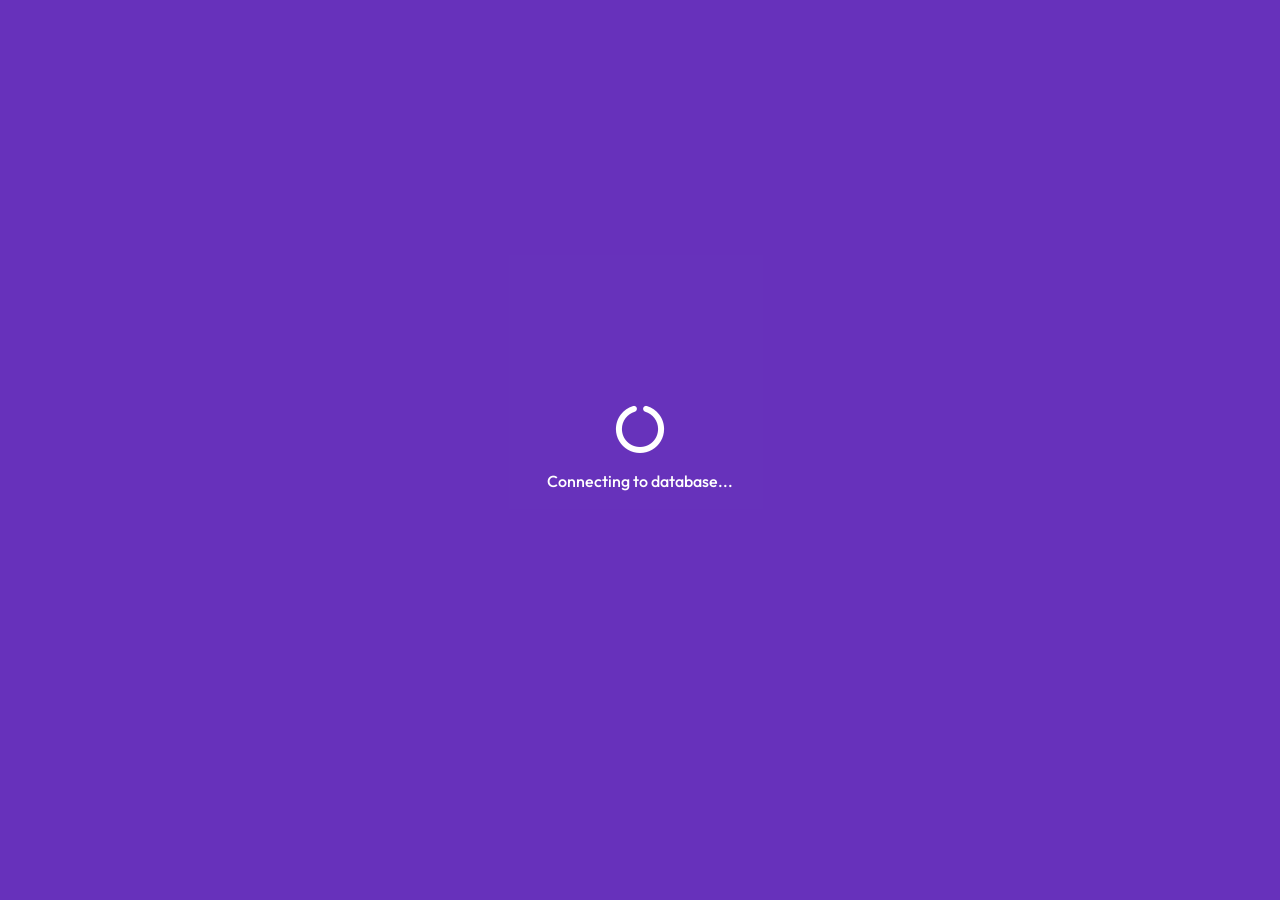
==== commit e0fe671a: "Add files via upload" ====
--- a/index.html
+++ b/index.html
@@ -124,6 +124,15 @@
 .demo-email { font-size: 11px; color: var(--text-dark); font-weight: 500; word-break: break-all; }
 .demo-pass { font-size: 11px; color: var(--text-light); }
 
+/* ===== FIREBASE LOADING OVERLAY ===== */
+#firebaseLoader {
+  position: fixed; inset: 0; background: rgba(91,33,182,0.92); z-index: 9998;
+  display: flex; flex-direction: column; align-items: center; justify-content: center; gap: 16px;
+}
+#firebaseLoader .loader-icon { font-size: 48px; color: white; animation: spin 1s linear infinite; }
+#firebaseLoader p { color: white; font-size: 16px; font-weight: 500; }
+@keyframes spin { from { transform: rotate(0deg); } to { transform: rotate(360deg); } }
+
 /* ===== DASHBOARD LAYOUT ===== */
 #dashboard { display: none; min-height: 100vh; background: linear-gradient(135deg, #667eea 0%, #764ba2 100%); }
 .app-wrapper { display: flex; min-height: 100vh; }
@@ -372,6 +381,7 @@
 .select-arrow { position: absolute; right: 14px; top: 50%; transform: translateY(-50%); color: var(--text-light); pointer-events: none; }
 .post-btn { width: 100%; padding: 14px; background: var(--primary); color: white; border: none; border-radius: 12px; font-size: 15px; font-weight: 600; font-family: 'Outfit', sans-serif; cursor: pointer; display: flex; align-items: center; justify-content: center; gap: 10px; transition: all 0.3s; box-shadow: 0 4px 15px rgba(91,33,182,0.25); }
 .post-btn:hover { background: var(--primary-dark); transform: translateY(-1px); }
+.post-btn:disabled { opacity: 0.6; cursor: not-allowed; transform: none; }
 
 /* ===== MANAGE PANEL ===== */
 .manage-panel { background: white; border-radius: 16px; padding: 22px; box-shadow: 0 2px 8px rgba(0,0,0,0.06); }
@@ -520,6 +530,12 @@
 </head>
 <body>
 
+<!-- ========== FIREBASE LOADING OVERLAY ========== -->
+<div id="firebaseLoader">
+  <i class="fa-solid fa-circle-notch loader-icon"></i>
+  <p>Connecting to database...</p>
+</div>
+
 <!-- ========== LIGHTBOX OVERLAY ========== -->
 <div id="lightboxOverlay" onclick="closeLightbox(event)">
   <div class="lightbox-inner" id="lightboxInner" onclick="event.stopPropagation()">
@@ -530,7 +546,7 @@
 </div>
 
 <!-- ========== LOGIN PAGE ========== -->
-<div id="loginPage">
+<div id="loginPage" style="display:none;">
   <div class="login-container">
     <div class="login-brand">
       <div class="brand-content">
@@ -767,7 +783,7 @@
                 <div class="form-section-label">Date</div>
                 <input type="date" class="form-input" id="dateInput">
                 <p class="date-hint"><i class="fa-solid fa-circle-info"></i> Only today or future dates can be selected.</p>
-                <button class="post-btn" onclick="addAnnouncement()">
+                <button class="post-btn" id="postBtn" onclick="addAnnouncement()">
                   <i class="fa-solid fa-bell"></i><span id="postBtnText">Post Announcement</span>
                 </button>
                 <button class="cancel-btn" id="cancelEditBtn" onclick="cancelEdit()">Cancel Edit</button>
@@ -873,8 +889,46 @@
 
 <div class="toast" id="toast"></div>
 
-<script>
-// ===== ACCOUNTS =====
+<!-- ========== FIREBASE SDK ========== -->
+<script type="module">
+// =============================================================
+// FIREBASE CONFIGURATION
+// Replace the values below with YOUR project's config from:
+// Firebase Console → Project Settings → Your Apps → Web App → Config
+// =============================================================
+import { initializeApp } from "https://www.gstatic.com/firebasejs/10.12.0/firebase-app.js";
+import {
+  getFirestore,
+  collection,
+  addDoc,
+  getDocs,
+  getDoc,
+  doc,
+  updateDoc,
+  deleteDoc,
+  onSnapshot,
+  serverTimestamp,
+  query,
+  orderBy
+} from "https://www.gstatic.com/firebasejs/10.12.0/firebase-firestore.js";
+
+// ⚠️  REPLACE THESE WITH YOUR OWN FIREBASE CONFIG ⚠️
+const firebaseConfig = {
+  apiKey: "AIzaSyCL04pwmGHAEOXpJ82NyJ3enX3e2wdDTRE",
+  authDomain: "scemdatabase.firebaseapp.com",
+  databaseURL: "https://scemdatabase-default-rtdb.asia-southeast1.firebasedatabase.app",
+  projectId: "scemdatabase",
+  storageBucket: "scemdatabase.firebasestorage.app",
+  messagingSenderId: "666834093209",
+  appId: "1:666834093209:web:aa15cc4d6ba0ffdeebe408",
+};
+
+// ===== INIT FIREBASE =====
+const app = initializeApp(firebaseConfig);
+const db  = getFirestore(app);
+const annCol = collection(db, "announcements");
+
+// ===== ACCOUNTS (kept client-side — fine for a school demo) =====
 const accounts = {
   "admin@gfis.edu.ph":   { password: "admin123",   role: "admin",   name: "Alex Smith" },
   "student@gfis.edu.ph": { password: "student123", role: "student", name: "Sam Rivera" }
@@ -882,39 +936,43 @@
 
 // ===== STATE =====
 let userRole = "", userEmail = "", userName = "";
-let announcements = JSON.parse(localStorage.getItem("announcements")) || [];
-let editingId = null;
-let filters = { dash: "All", ann: "All", manage: "All" };
+let announcements = [];           // always in sync with Firestore
+let editingId     = null;         // Firestore doc ID being edited
+let filters       = { dash: "All", ann: "All", manage: "All" };
 let manageSideFilter = "All";
-let calViewDate = new Date();
+let calViewDate   = new Date();
 let fullCalViewDate = new Date();
-let managePage = 1;
-const PER_PAGE = 4;
-let selectedManageId = null;
+let managePage    = 1;
+const PER_PAGE    = 4;
+let selectedManageId  = null;
 let uploadedImageData = null;
+let unsubscribe   = null;         // Firestore real-time listener
 
 const MONTHS     = ["January","February","March","April","May","June","July","August","September","October","November","December"];
 const DAYS_SHORT = ["S","M","T","W","T","F","S"];
 const DAYS_FULL  = ["Sun","Mon","Tue","Wed","Thu","Fri","Sat"];
 
+// ===== HIDE FIREBASE LOADER & SHOW LOGIN =====
+// The loader is shown while Firebase initialises. Once ready we reveal the login page.
+document.getElementById("firebaseLoader").style.display = "none";
+document.getElementById("loginPage").style.display      = "flex";
+
 // ===== LIGHTBOX =====
-function openLightbox(src, caption) {
-  const overlay = document.getElementById("lightboxOverlay");
+window.openLightbox = function(src, caption) {
   document.getElementById("lightboxImg").src = src;
   document.getElementById("lightboxCaption").textContent = caption || "";
-  overlay.classList.add("open");
+  document.getElementById("lightboxOverlay").classList.add("open");
   document.body.style.overflow = "hidden";
-}
-
-function closeLightbox(e) {
+};
+
+window.closeLightbox = function(e) {
   if (e && e.target !== document.getElementById("lightboxOverlay")) return;
-  const overlay = document.getElementById("lightboxOverlay");
-  overlay.classList.remove("open");
+  document.getElementById("lightboxOverlay").classList.remove("open");
   document.body.style.overflow = "";
   setTimeout(() => { document.getElementById("lightboxImg").src = ""; }, 350);
-}
-
-document.addEventListener("keydown", function(e) {
+};
+
+document.addEventListener("keydown", e => {
   if (e.key === "Escape") {
     document.getElementById("lightboxOverlay").classList.remove("open");
     document.body.style.overflow = "";
@@ -923,8 +981,8 @@
 
 // ===== HELPERS =====
 function getTodayISO() {
-  const now = new Date();
-  return `${now.getFullYear()}-${String(now.getMonth()+1).padStart(2,"0")}-${String(now.getDate()).padStart(2,"0")}`;
+  const n = new Date();
+  return `${n.getFullYear()}-${String(n.getMonth()+1).padStart(2,"0")}-${String(n.getDate()).padStart(2,"0")}`;
 }
 function enforceDateMin() { document.getElementById("dateInput").min = getTodayISO(); }
 function catIcon(cat) {
@@ -933,35 +991,36 @@
 function todayGB()    { return new Date().toLocaleDateString("en-GB"); }
 function parseGB(str) { const p = str.split("/"); return p.length===3 ? new Date(`${p[2]}-${p[1]}-${p[0]}`) : new Date(str); }
 function fmtPosted(d) { try { return parseGB(d).toLocaleDateString("en-US",{month:"short",day:"numeric",year:"numeric"}); } catch { return d; } }
-function showToast(msg) {
+
+window.showToast = function(msg) {
   const t = document.getElementById("toast");
   t.textContent = msg; t.classList.add("show");
   setTimeout(() => t.classList.remove("show"), 2600);
-}
-
-/* ── MOBILE SIDEBAR ── */
-function openSidebar() {
+};
+
+// ===== MOBILE SIDEBAR =====
+window.openSidebar = function() {
   document.getElementById("sidebar").classList.add("open");
   document.getElementById("mobOverlay").classList.add("show");
   document.getElementById("mobMenuBtn").classList.add("is-open");
   document.body.style.overflow = "hidden";
-}
-function closeSidebar() {
+};
+window.closeSidebar = function() {
   document.getElementById("sidebar").classList.remove("open");
   document.getElementById("mobOverlay").classList.remove("show");
   document.getElementById("mobMenuBtn").classList.remove("is-open");
   document.body.style.overflow = "";
-}
-
-/* ── AUTH ── */
-function togglePassword() {
+};
+
+// ===== AUTH =====
+window.togglePassword = function() {
   const p = document.getElementById("password");
   const i = document.getElementById("toggleIcon");
   p.type = p.type === "password" ? "text" : "password";
   i.classList.toggle("fa-eye"); i.classList.toggle("fa-eye-slash");
-}
-
-function login() {
+};
+
+window.login = function() {
   const email = document.getElementById("email").value.trim();
   const pwd   = document.getElementById("password").value.trim();
   const err   = document.getElementById("error");
@@ -991,23 +1050,38 @@
   document.getElementById("postedHint").textContent = `Posted on ${new Date().toLocaleDateString("en-US",{month:"short",day:"numeric",year:"numeric"})}`;
 
   enforceDateMin();
-  renderAll();
-}
-
-function logout() { location.reload(); }
-
-/* ── NAVIGATION ── */
-function showPage(pageId, btn) {
+
+  // ── Start real-time Firestore listener ──
+  // onSnapshot fires immediately with existing data AND every time any device adds/edits/deletes.
+  // This is what makes the announcements show up on all devices instantly!
+  if (unsubscribe) unsubscribe(); // detach any previous listener
+  const q = query(annCol, orderBy("createdAt", "desc"));
+  unsubscribe = onSnapshot(q, (snapshot) => {
+    announcements = snapshot.docs.map(d => ({ id: d.id, ...d.data() }));
+    renderAll();
+  }, (error) => {
+    console.error("Firestore error:", error);
+    showToast("⚠️ Database error. Check console.");
+  });
+};
+
+window.logout = function() {
+  if (unsubscribe) { unsubscribe(); unsubscribe = null; }
+  location.reload();
+};
+
+// ===== NAVIGATION =====
+window.showPage = function(pageId, btn) {
   document.querySelectorAll(".page").forEach(p => p.classList.remove("active"));
   document.querySelectorAll(".nav-item").forEach(n => n.classList.remove("active"));
   document.getElementById(pageId).classList.add("active");
   if (btn) btn.classList.add("active");
   closeSidebar();
   renderAll();
-}
-
-/* ── IMAGE UPLOAD ── */
-function handleImageUpload(event) {
+};
+
+// ===== IMAGE UPLOAD =====
+window.handleImageUpload = function(event) {
   const file = event.target.files[0];
   if (!file) return;
   if (!file.type.startsWith("image/")) { showToast("⚠️ Please select an image file"); return; }
@@ -1022,18 +1096,19 @@
     showToast("✅ Image attached!");
   };
   reader.readAsDataURL(file);
-}
-
-function clearImage() {
+};
+
+window.clearImage = function() {
   uploadedImageData = null;
   document.getElementById("imageUploadInput").value          = "";
   document.getElementById("imagePreviewImg").src             = "";
   document.getElementById("imagePreviewName").textContent    = "";
   document.getElementById("imagePreviewBox").style.display   = "none";
-}
-
-/* ── CRUD ── */
-function addAnnouncement() {
+};
+
+// ===== CRUD — now using Firestore instead of localStorage =====
+
+window.addAnnouncement = async function() {
   const title    = document.getElementById("titleInput").value.trim();
   const desc     = document.getElementById("descInput").value.trim();
   const category = document.getElementById("categoryInput").value;
@@ -1050,30 +1125,49 @@
   }
 
   const formattedDate = new Date(dateVal).toLocaleDateString("en-GB");
-
-  if (editingId !== null) {
-    const idx = announcements.findIndex(a => a.id === editingId);
-    if (idx !== -1) announcements[idx] = { id: editingId, title, desc, category, date: formattedDate, image: uploadedImageData || announcements[idx].image };
-    editingId = null;
-    document.getElementById("postBtnText").textContent = "Post Announcement";
-    document.getElementById("cancelEditBtn").style.display = "none";
-    document.getElementById("createPageTitle").textContent = "Create Announcement";
-    showToast("✅ Announcement updated!");
-  } else {
-    announcements.push({ id: Date.now(), title, desc, category, date: formattedDate, image: uploadedImageData || null });
-    showToast("✅ Announcement posted!");
+  const postBtn = document.getElementById("postBtn");
+  postBtn.disabled = true;
+
+  try {
+    if (editingId !== null) {
+      // ── UPDATE existing Firestore document ──
+      const docRef = doc(db, "announcements", editingId);
+      const existing = await getDoc(docRef);
+      await updateDoc(docRef, {
+        title, desc, category, date: formattedDate,
+        image: uploadedImageData || (existing.exists() ? existing.data().image : null),
+        updatedAt: serverTimestamp()
+      });
+      editingId = null;
+      document.getElementById("postBtnText").textContent = "Post Announcement";
+      document.getElementById("cancelEditBtn").style.display = "none";
+      document.getElementById("createPageTitle").textContent = "Create Announcement";
+      showToast("✅ Announcement updated!");
+    } else {
+      // ── ADD new Firestore document ──
+      await addDoc(annCol, {
+        title, desc, category, date: formattedDate,
+        image: uploadedImageData || null,
+        createdAt: serverTimestamp()   // used for ordering
+      });
+      showToast("✅ Announcement posted!");
+    }
+
+    document.getElementById("titleInput").value = "";
+    document.getElementById("descInput").value  = "";
+    document.getElementById("dateInput").value  = "";
+    clearImage();
+    enforceDateMin();
+    // renderAll() is called automatically by the onSnapshot listener
+  } catch(err) {
+    console.error("Error saving:", err);
+    showToast("❌ Error saving announcement. Try again.");
+  } finally {
+    postBtn.disabled = false;
   }
-
-  localStorage.setItem("announcements", JSON.stringify(announcements));
-  document.getElementById("titleInput").value = "";
-  document.getElementById("descInput").value  = "";
-  document.getElementById("dateInput").value  = "";
-  clearImage();
-  enforceDateMin();
-  renderAll();
-}
-
-function editAnnouncement(id) {
+};
+
+window.editAnnouncement = function(id) {
   const a = announcements.find(x => x.id === id); if (!a) return;
   document.getElementById("titleInput").value    = a.title;
   document.getElementById("descInput").value     = a.desc;
@@ -1097,9 +1191,9 @@
   document.getElementById("createPageTitle").textContent = "Edit Announcement";
   showPage("createPage", document.querySelector('[onclick*="createPage"]'));
   document.querySelector(".create-form-panel").scrollIntoView({ behavior: "smooth" });
-}
-
-function cancelEdit() {
+};
+
+window.cancelEdit = function() {
   editingId = null;
   document.getElementById("titleInput").value = "";
   document.getElementById("descInput").value  = "";
@@ -1109,18 +1203,23 @@
   document.getElementById("postBtnText").textContent = "Post Announcement";
   document.getElementById("cancelEditBtn").style.display = "none";
   document.getElementById("createPageTitle").textContent = "Create Announcement";
-}
-
-function deleteAnnouncement(id) {
+};
+
+window.deleteAnnouncement = async function(id) {
   if (!confirm("Delete this announcement?")) return;
-  announcements = announcements.filter(a => a.id !== id);
-  if (selectedManageId === id) selectedManageId = null;
-  localStorage.setItem("announcements", JSON.stringify(announcements));
-  showToast("🗑️ Deleted!"); renderAll();
-}
-
-/* ── FILTERS & RENDER ── */
-function setFilter(scope, val, btn) {
+  try {
+    await deleteDoc(doc(db, "announcements", id));
+    if (selectedManageId === id) selectedManageId = null;
+    showToast("🗑️ Deleted!");
+    // renderAll() fires automatically via onSnapshot
+  } catch(err) {
+    console.error("Error deleting:", err);
+    showToast("❌ Error deleting. Try again.");
+  }
+};
+
+// ===== FILTERS & RENDER =====
+window.setFilter = function(scope, val, btn) {
   filters[scope] = val;
   const tabIds = { dash:"dashFilterTabs", ann:"annFilterTabs", manage:"manageFilterTabs" };
   document.querySelectorAll(`#${tabIds[scope]} .filter-tab`).forEach(b => b.classList.remove("active"));
@@ -1128,13 +1227,13 @@
   if (scope === "dash") renderDashList();
   else if (scope === "ann") renderAnnList();
   else { managePage = 1; renderManageGrid(); }
-}
-
-function setManageSideFilter(val, btn) {
+};
+
+window.setManageSideFilter = function(val, btn) {
   manageSideFilter = val;
   document.querySelectorAll(".manage-filter-row .manage-filter").forEach(b => b.classList.remove("active"));
   btn.classList.add("active"); managePage = 1; renderManageGrid();
-}
+};
 
 function getFiltered(filter, sortVal, searchVal) {
   let list = [...announcements];
@@ -1146,19 +1245,17 @@
   return list;
 }
 
-/* ── BUILD ANN ITEM (with zoomable image) ── */
 function buildAnnItem(a, showCatBadge) {
   const isToday   = a.date === todayGB();
   const adminBtns = userRole === "admin"
-    ? `<div class="ann-actions"><button class="btn-edit" onclick="editAnnouncement(${a.id})">Edit</button><button class="btn-delete" onclick="deleteAnnouncement(${a.id})">Delete</button></div>` : "";
+    ? `<div class="ann-actions"><button class="btn-edit" onclick="editAnnouncement('${a.id}')">Edit</button><button class="btn-delete" onclick="deleteAnnouncement('${a.id}')">Delete</button></div>` : "";
   const catBadge  = showCatBadge ? `<span class="ann-cat-badge ${a.category}">${a.category}</span>` : "";
 
   const imgHtml = a.image
     ? `<div class="ann-img-wrap" onclick="openLightbox('${a.image}', '${a.title.replace(/'/g,"\\'")}')">
          <img src="${a.image}" alt="${a.title}">
          <div class="ann-img-zoom-hint"><i class="fa-solid fa-magnifying-glass-plus"></i> Click to zoom</div>
-       </div>`
-    : "";
+       </div>` : "";
 
   const div = document.createElement("div"); div.className = "ann-item";
   div.innerHTML = `
@@ -1225,8 +1322,7 @@
       ? `<div class="manage-thumb-wrap" onclick="event.stopPropagation();openLightbox('${a.image}', '${a.title.replace(/'/g,"\\'")}')">
            <img src="${a.image}" alt="${a.title}">
            <div class="ann-img-zoom-hint"><i class="fa-solid fa-magnifying-glass-plus"></i></div>
-         </div>`
-      : "";
+         </div>` : "";
 
     card.innerHTML = `
       ${imgThumb}
@@ -1235,16 +1331,16 @@
       <div class="manage-posted">Posted on ${fmtPosted(a.date)}</div>
       <div class="manage-card-meta"><span class="manage-card-date"><i class="fa-regular fa-clock"></i> ${a.date}</span><span class="manage-card-cat ${a.category}">${a.category}</span></div>
       <div class="manage-card-actions">
-        <button class="btn-sm-edit" onclick="event.stopPropagation();editAnnouncement(${a.id})">Edit</button>
-        <button class="btn-sm-delete" onclick="event.stopPropagation();deleteAnnouncement(${a.id})">Delete</button>
+        <button class="btn-sm-edit" onclick="event.stopPropagation();editAnnouncement('${a.id}')">Edit</button>
+        <button class="btn-sm-delete" onclick="event.stopPropagation();deleteAnnouncement('${a.id}')">Delete</button>
       </div>`;
     grid.appendChild(card);
   });
 }
 
-function changeMPage(dir) { managePage += dir; if (managePage < 1) managePage = 1; renderManageGrid(); }
-function editSelected()   { if (!selectedManageId) { showToast("Select an announcement first"); return; } editAnnouncement(selectedManageId); }
-function deleteSelected() { if (!selectedManageId) { showToast("Select an announcement first"); return; } deleteAnnouncement(selectedManageId); }
+window.changeMPage    = function(dir) { managePage += dir; if (managePage < 1) managePage = 1; renderManageGrid(); };
+window.editSelected   = function()   { if (!selectedManageId) { showToast("Select an announcement first"); return; } editAnnouncement(selectedManageId); };
+window.deleteSelected = function()   { if (!selectedManageId) { showToast("Select an announcement first"); return; } deleteAnnouncement(selectedManageId); };
 
 function renderMiniCal() {
   const y = calViewDate.getFullYear(), m = calViewDate.getMonth(), today = new Date();
@@ -1263,7 +1359,7 @@
     grid.appendChild(el);
   }
 }
-function changeMonth(dir) { calViewDate.setMonth(calViewDate.getMonth()+dir); renderMiniCal(); }
+window.changeMonth = function(dir) { calViewDate.setMonth(calViewDate.getMonth()+dir); renderMiniCal(); };
 
 function renderUpcoming() {
   const now = new Date();
@@ -1296,13 +1392,14 @@
     grid.appendChild(cell);
   }
 }
-function changeFullMonth(dir) { fullCalViewDate.setMonth(fullCalViewDate.getMonth()+dir); renderFullCal(); }
-
-function handleTopSearch() {
+window.changeFullMonth = function(dir) { fullCalViewDate.setMonth(fullCalViewDate.getMonth()+dir); renderFullCal(); };
+
+window.handleTopSearch = function() {
   const q = document.getElementById("topSearch").value.toLowerCase();
   if (q.length < 2) return;
   document.getElementById("dashSearch").value = q; renderDashList();
-}
+};
+
 </script>
 </body>
 </html>
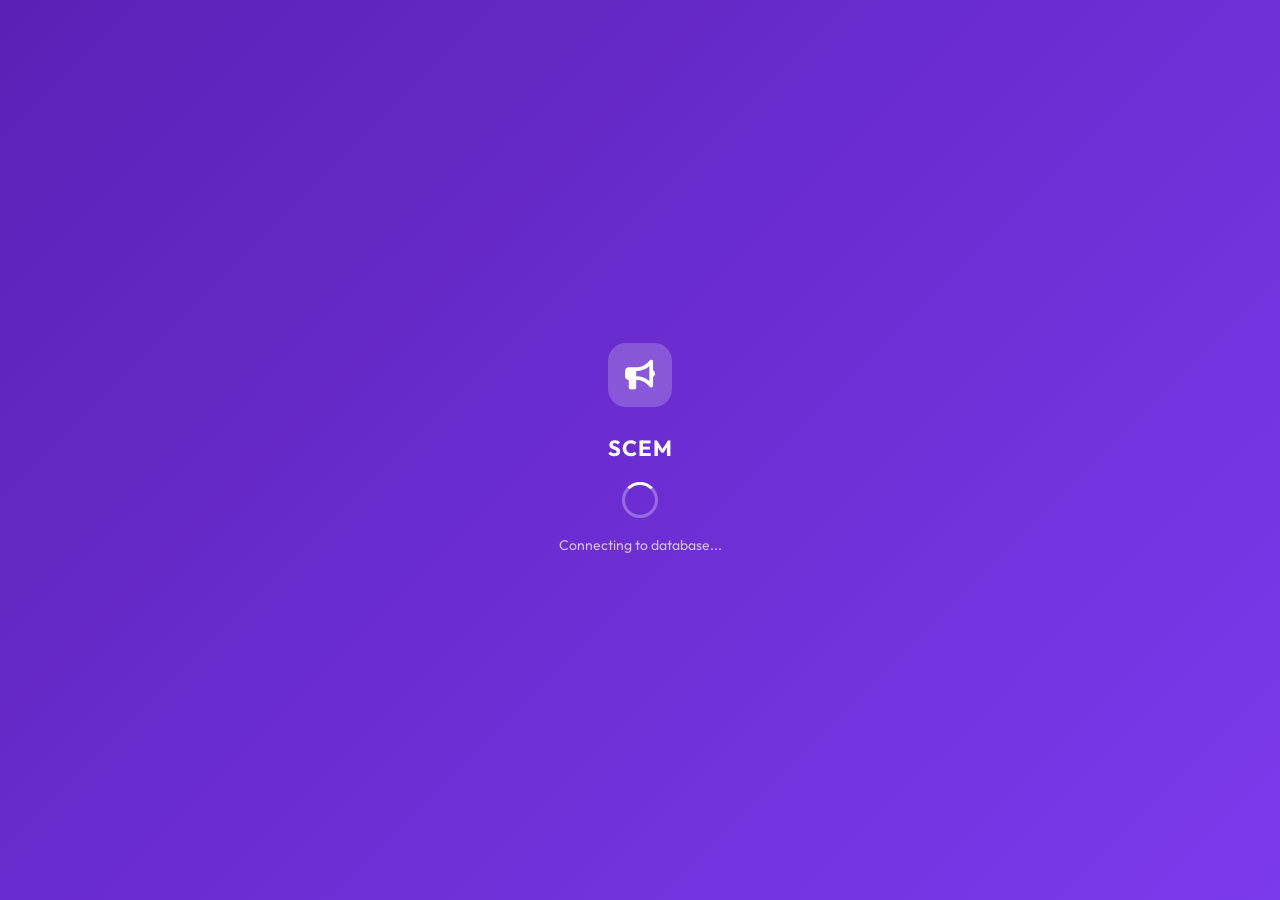
==== commit ec02d59c: "Add files via upload" ====
--- a/index.html
+++ b/index.html
@@ -25,18 +25,18 @@
 * { margin: 0; padding: 0; box-sizing: border-box; }
 body { font-family: 'Outfit', sans-serif; background: var(--bg-light); color: var(--text-dark); line-height: 1.6; }
 
-/* ===== LOGIN ===== */
-#loginPage {
+/* ===== AUTH PAGE ===== */
+#authPage {
   min-height: 100vh; display: flex; align-items: center; justify-content: center;
   padding: 20px; background: linear-gradient(135deg, #667eea 0%, #764ba2 100%);
   position: relative; overflow: hidden;
 }
-#loginPage::before {
+#authPage::before {
   content: ''; position: absolute; width: 600px; height: 600px;
   background: radial-gradient(circle, rgba(255,255,255,0.1) 0%, transparent 70%);
   top: -200px; right: -200px; border-radius: 50%; animation: float 20s ease-in-out infinite;
 }
-#loginPage::after {
+#authPage::after {
   content: ''; position: absolute; width: 400px; height: 400px;
   background: radial-gradient(circle, rgba(255,255,255,0.08) 0%, transparent 70%);
   bottom: -100px; left: -100px; border-radius: 50%; animation: float 15s ease-in-out infinite reverse;
@@ -46,7 +46,7 @@
   33% { transform: translate(30px,-30px) rotate(5deg); }
   66% { transform: translate(-20px,20px) rotate(-5deg); }
 }
-.login-container {
+.auth-container {
   display: grid; grid-template-columns: 1fr 1fr; max-width: 1100px; width: 100%;
   background: var(--white); border-radius: 24px; overflow: hidden;
   box-shadow: 0 30px 60px rgba(0,0,0,0.3); position: relative; z-index: 1;
@@ -54,7 +54,8 @@
 }
 @keyframes slideUp { from { opacity: 0; transform: translateY(30px); } to { opacity: 1; transform: translateY(0); } }
 
-.login-brand {
+/* Brand side */
+.auth-brand {
   background: linear-gradient(135deg, var(--primary) 0%, var(--primary-light) 100%);
   color: var(--white); padding: 60px 40px; position: relative; overflow: hidden;
   display: flex; flex-direction: column; justify-content: center;
@@ -67,19 +68,19 @@
   border: 2px solid rgba(255,255,255,0.3); box-shadow: 0 8px 32px rgba(0,0,0,0.1);
 }
 .logo-circle i { font-size: 36px; color: var(--white); }
-.login-brand h1 { font-size: 48px; font-weight: 700; margin-bottom: 10px; letter-spacing: -1px; animation: fadeInDown 0.8s ease-out 0.3s both; }
+.auth-brand h1 { font-size: 48px; font-weight: 700; margin-bottom: 10px; letter-spacing: -1px; animation: fadeInDown 0.8s ease-out 0.3s both; }
 .tagline { font-size: 16px; opacity: 0.9; margin-bottom: 50px; font-weight: 300; animation: fadeInDown 0.8s ease-out 0.4s both; }
-.features { display: flex; flex-direction: column; gap: 20px; }
-.feature-item {
+.brand-features { display: flex; flex-direction: column; gap: 20px; }
+.brand-feature-item {
   display: flex; align-items: center; gap: 15px; padding: 15px 20px;
   background: rgba(255,255,255,0.1); backdrop-filter: blur(10px); border-radius: 12px;
   border: 1px solid rgba(255,255,255,0.2); animation: fadeInLeft 0.8s ease-out both;
 }
-.feature-item:nth-child(1) { animation-delay: 0.5s; }
-.feature-item:nth-child(2) { animation-delay: 0.6s; }
-.feature-item:nth-child(3) { animation-delay: 0.7s; }
-.feature-item i { font-size: 24px; opacity: 0.9; }
-.feature-item span { font-weight: 500; font-size: 15px; }
+.brand-feature-item:nth-child(1) { animation-delay: 0.5s; }
+.brand-feature-item:nth-child(2) { animation-delay: 0.6s; }
+.brand-feature-item:nth-child(3) { animation-delay: 0.7s; }
+.brand-feature-item i { font-size: 22px; opacity: 0.9; }
+.brand-feature-item span { font-weight: 500; font-size: 15px; }
 @keyframes fadeInDown { from { opacity: 0; transform: translateY(-20px); } to { opacity: 1; transform: translateY(0); } }
 @keyframes fadeInLeft { from { opacity: 0; transform: translateX(-20px); } to { opacity: 1; transform: translateX(0); } }
 .decorative-shapes { position: absolute; width: 100%; height: 100%; top: 0; left: 0; z-index: 1; opacity: 0.4; }
@@ -89,51 +90,84 @@
 .shape-3 { width: 200px; height: 200px; top: 50%; right: -80px; animation: rotate 25s linear infinite; }
 @keyframes rotate { from { transform: rotate(0deg); } to { transform: rotate(360deg); } }
 
-.login-form-section { padding: 60px 50px; display: flex; align-items: center; justify-content: center; background: var(--white); }
-.login-box { width: 100%; max-width: 400px; animation: fadeIn 0.8s ease-out 0.4s both; }
+/* Form side */
+.auth-form-section { padding: 50px; display: flex; align-items: center; justify-content: center; background: var(--white); overflow-y: auto; max-height: 100vh; }
+.auth-box { width: 100%; max-width: 420px; animation: fadeIn 0.8s ease-out 0.4s both; }
 @keyframes fadeIn { from { opacity: 0; } to { opacity: 1; } }
-.welcome-text { margin-bottom: 40px; }
-.welcome-text h2 { font-size: 32px; font-weight: 700; color: var(--text-dark); margin-bottom: 8px; }
-.welcome-text p { color: var(--text-light); font-size: 15px; }
-.input-group { margin-bottom: 20px; }
-.input-group label { display: flex; align-items: center; gap: 8px; font-size: 14px; font-weight: 600; color: var(--text-dark); margin-bottom: 8px; }
-.input-group label i { color: var(--primary); font-size: 14px; }
-.input-group input {
-  width: 100%; padding: 14px 18px; border: 2px solid #e5e7eb; border-radius: 12px;
-  font-size: 15px; font-family: 'Outfit', sans-serif; color: var(--text-dark);
+
+/* Tabs */
+.auth-tabs { display: flex; background: #f3f4f6; border-radius: 12px; padding: 4px; margin-bottom: 28px; }
+.auth-tab {
+  flex: 1; padding: 10px; border: none; border-radius: 9px; background: none;
+  font-family: 'Outfit', sans-serif; font-size: 14px; font-weight: 600; cursor: pointer;
+  color: var(--text-light); transition: all 0.2s; display: flex; align-items: center; justify-content: center; gap: 7px;
+}
+.auth-tab.active { background: white; color: var(--primary); box-shadow: 0 2px 8px rgba(0,0,0,0.08); }
+.auth-tab i { font-size: 13px; }
+
+/* Form panels */
+.auth-panel { display: none; }
+.auth-panel.active { display: block; }
+.auth-panel-title { font-size: 26px; font-weight: 700; color: var(--text-dark); margin-bottom: 6px; }
+.auth-panel-sub { color: var(--text-light); font-size: 14px; margin-bottom: 28px; }
+
+/* Input groups */
+.input-group { margin-bottom: 16px; }
+.input-group label { display: flex; align-items: center; gap: 8px; font-size: 13px; font-weight: 600; color: var(--text-dark); margin-bottom: 7px; }
+.input-group label i { color: var(--primary); font-size: 13px; }
+.input-group input, .input-group select {
+  width: 100%; padding: 12px 16px; border: 2px solid #e5e7eb; border-radius: 11px;
+  font-size: 14px; font-family: 'Outfit', sans-serif; color: var(--text-dark);
   background: #fafafa; transition: all 0.3s ease; outline: none;
 }
-.input-group input:focus { border-color: var(--primary-light); background: var(--white); box-shadow: 0 0 0 4px rgba(124,58,237,0.1); }
+.input-group input:focus, .input-group select:focus { border-color: var(--primary-light); background: var(--white); box-shadow: 0 0 0 4px rgba(124,58,237,0.1); }
+.input-group select { appearance: none; cursor: pointer; }
 .password-wrapper { position: relative; }
-.toggle-password { position: absolute; right: 14px; top: 50%; transform: translateY(-50%); background: none; border: none; cursor: pointer; color: var(--text-light); padding: 4px; transition: color 0.2s; }
+.toggle-password { position: absolute; right: 12px; top: 50%; transform: translateY(-50%); background: none; border: none; cursor: pointer; color: var(--text-light); padding: 4px; transition: color 0.2s; }
 .toggle-password:hover { color: var(--primary); }
-.error-message { color: var(--urgent); font-size: 13px; margin-bottom: 15px; min-height: 20px; }
-.login-btn {
-  width: 100%; padding: 16px; background: linear-gradient(135deg, var(--primary) 0%, var(--primary-light) 100%);
-  color: var(--white); border: none; border-radius: 12px; font-size: 16px; font-weight: 600;
+.form-row-2 { display: grid; grid-template-columns: 1fr 1fr; gap: 12px; }
+.domain-hint { font-size: 12px; color: var(--text-light); margin-top: 5px; display: flex; align-items: center; gap: 4px; }
+.domain-hint i { color: var(--accent); font-size: 11px; }
+.error-msg { color: var(--urgent); font-size: 13px; background: #fee2e2; border-radius: 8px; padding: 10px 14px; margin-bottom: 14px; display: none; align-items: center; gap: 8px; }
+.error-msg.show { display: flex; }
+.error-msg i { flex-shrink: 0; }
+.success-msg { color: #059669; font-size: 13px; background: #d1fae5; border-radius: 8px; padding: 10px 14px; margin-bottom: 14px; display: none; align-items: center; gap: 8px; }
+.success-msg.show { display: flex; }
+.auth-btn {
+  width: 100%; padding: 14px; background: linear-gradient(135deg, var(--primary) 0%, var(--primary-light) 100%);
+  color: var(--white); border: none; border-radius: 11px; font-size: 15px; font-weight: 600;
   font-family: 'Outfit', sans-serif; cursor: pointer; display: flex; align-items: center;
   justify-content: center; gap: 10px; transition: all 0.3s ease;
-  box-shadow: 0 4px 15px rgba(91,33,182,0.3); margin-bottom: 30px;
-}
-.login-btn:hover { transform: translateY(-2px); box-shadow: 0 8px 25px rgba(91,33,182,0.4); }
-.demo-accounts { border-top: 1px solid #e5e7eb; padding-top: 24px; }
-.demo-title { font-size: 13px; font-weight: 600; color: var(--text-light); text-transform: uppercase; letter-spacing: 0.5px; margin-bottom: 12px; }
-.demo-cards { display: flex; gap: 12px; }
-.demo-card { flex: 1; padding: 12px; background: #f3f4f6; border-radius: 10px; display: flex; flex-direction: column; gap: 4px; }
-.demo-role { font-size: 11px; font-weight: 700; color: var(--primary); text-transform: uppercase; letter-spacing: 0.5px; }
-.demo-email { font-size: 11px; color: var(--text-dark); font-weight: 500; word-break: break-all; }
-.demo-pass { font-size: 11px; color: var(--text-light); }
-
-/* ===== FIREBASE LOADING OVERLAY ===== */
-#firebaseLoader {
-  position: fixed; inset: 0; background: rgba(91,33,182,0.92); z-index: 9998;
-  display: flex; flex-direction: column; align-items: center; justify-content: center; gap: 16px;
-}
-#firebaseLoader .loader-icon { font-size: 48px; color: white; animation: spin 1s linear infinite; }
-#firebaseLoader p { color: white; font-size: 16px; font-weight: 500; }
-@keyframes spin { from { transform: rotate(0deg); } to { transform: rotate(360deg); } }
-
-/* ===== DASHBOARD LAYOUT ===== */
+  box-shadow: 0 4px 15px rgba(91,33,182,0.3); margin-top: 4px;
+}
+.auth-btn:hover { transform: translateY(-2px); box-shadow: 0 8px 25px rgba(91,33,182,0.4); }
+.auth-btn:disabled { opacity: 0.6; cursor: not-allowed; transform: none; }
+.auth-switch { text-align: center; margin-top: 20px; font-size: 14px; color: var(--text-light); }
+.auth-switch a { color: var(--primary); font-weight: 600; cursor: pointer; text-decoration: none; }
+.auth-switch a:hover { text-decoration: underline; }
+
+/* Role selector */
+.role-selector { display: grid; grid-template-columns: 1fr 1fr; gap: 10px; margin-bottom: 16px; }
+.role-option { padding: 12px; border: 2px solid #e5e7eb; border-radius: 11px; cursor: pointer; transition: all 0.2s; display: flex; flex-direction: column; align-items: center; gap: 6px; background: #fafafa; }
+.role-option:hover { border-color: var(--primary-light); background: #faf5ff; }
+.role-option.selected { border-color: var(--primary); background: #ede9fe; }
+.role-option i { font-size: 20px; color: var(--primary); }
+.role-option span { font-size: 13px; font-weight: 600; color: var(--text-dark); }
+.role-option small { font-size: 11px; color: var(--text-light); text-align: center; }
+
+/* ===== LOADING SCREEN ===== */
+#loadingScreen {
+  position: fixed; inset: 0; background: linear-gradient(135deg, var(--primary) 0%, var(--primary-light) 100%);
+  z-index: 9998; display: flex; flex-direction: column; align-items: center; justify-content: center; gap: 16px;
+}
+.loading-logo { width: 64px; height: 64px; background: rgba(255,255,255,0.2); border-radius: 18px; display: flex; align-items: center; justify-content: center; margin-bottom: 8px; }
+.loading-logo i { font-size: 30px; color: white; }
+#loadingScreen h2 { color: white; font-size: 22px; font-weight: 700; letter-spacing: 1px; }
+.loading-spinner { width: 36px; height: 36px; border: 3px solid rgba(255,255,255,0.3); border-top-color: white; border-radius: 50%; animation: spin 0.8s linear infinite; }
+#loadingScreen p { color: rgba(255,255,255,0.7); font-size: 14px; }
+@keyframes spin { to { transform: rotate(360deg); } }
+
+/* ===== DASHBOARD ===== */
 #dashboard { display: none; min-height: 100vh; background: linear-gradient(135deg, #667eea 0%, #764ba2 100%); }
 .app-wrapper { display: flex; min-height: 100vh; }
 
@@ -144,64 +178,39 @@
   height: 100vh; z-index: 100; box-shadow: 4px 0 20px rgba(0,0,0,0.2);
   transition: left 0.3s cubic-bezier(0.4, 0, 0.2, 1);
 }
-.sidebar-logo {
-  display: flex; align-items: center; gap: 12px; padding: 28px 24px;
-  border-bottom: 1px solid rgba(255,255,255,0.1);
-}
-.sidebar-logo .logo-icon {
-  width: 40px; height: 40px; background: rgba(255,255,255,0.2);
-  border-radius: 10px; display: flex; align-items: center; justify-content: center;
-}
+.sidebar-logo { display: flex; align-items: center; gap: 12px; padding: 28px 24px; border-bottom: 1px solid rgba(255,255,255,0.1); }
+.sidebar-logo .logo-icon { width: 40px; height: 40px; background: rgba(255,255,255,0.2); border-radius: 10px; display: flex; align-items: center; justify-content: center; }
 .sidebar-logo .logo-icon i { color: white; font-size: 18px; }
 .sidebar-logo .logo-text { font-size: 22px; font-weight: 700; color: white; letter-spacing: 1px; }
 .sidebar-nav { flex: 1; padding: 20px 12px; display: flex; flex-direction: column; gap: 4px; }
 .nav-item {
   display: flex; align-items: center; gap: 12px; padding: 12px 16px; border-radius: 12px;
   color: rgba(255,255,255,0.7); cursor: pointer; transition: all 0.2s ease; font-size: 14px;
-  font-weight: 500; border: none; background: none; width: 100%; text-align: left;
-  font-family: 'Outfit', sans-serif;
+  font-weight: 500; border: none; background: none; width: 100%; text-align: left; font-family: 'Outfit', sans-serif;
 }
 .nav-item:hover { background: rgba(255,255,255,0.1); color: white; }
 .nav-item.active { background: rgba(255,255,255,0.2); color: white; border-left: 3px solid white; padding-left: 13px; }
 .nav-item i { width: 18px; font-size: 15px; }
-.sidebar-user {
-  padding: 20px 16px; border-top: 1px solid rgba(255,255,255,0.1);
-  display: flex; align-items: center; gap: 10px;
-}
-.user-avatar {
-  width: 38px; height: 38px; border-radius: 50%; background: rgba(255,255,255,0.3);
-  display: flex; align-items: center; justify-content: center;
-  border: 2px solid rgba(255,255,255,0.4); flex-shrink: 0;
-  font-size: 17px; font-weight: 700; color: white;
-}
+.sidebar-user { padding: 20px 16px; border-top: 1px solid rgba(255,255,255,0.1); display: flex; align-items: center; gap: 10px; }
+.user-avatar { width: 38px; height: 38px; border-radius: 50%; background: rgba(255,255,255,0.3); display: flex; align-items: center; justify-content: center; border: 2px solid rgba(255,255,255,0.4); flex-shrink: 0; font-size: 17px; font-weight: 700; color: white; }
 .user-info { flex: 1; min-width: 0; }
 .user-name { font-size: 13px; font-weight: 600; color: white; white-space: nowrap; overflow: hidden; text-overflow: ellipsis; }
 .user-email { font-size: 11px; color: rgba(255,255,255,0.6); white-space: nowrap; overflow: hidden; text-overflow: ellipsis; }
 
 /* ===== MAIN ===== */
 .main-content { margin-left: var(--sidebar-w); flex: 1; display: flex; flex-direction: column; min-height: 100vh; background: #f3f0fb; border-radius: 20px 0 0 20px; }
-
-/* ===== TOPBAR ===== */
-.topbar {
-  display: flex; align-items: center; padding: 16px 28px; background: white;
-  border-radius: 20px 0 0 0; box-shadow: 0 2px 8px rgba(0,0,0,0.06);
-  gap: 16px; position: sticky; top: 0; z-index: 50;
-}
-.search-bar {
-  display: flex; align-items: center; gap: 10px; background: #f3f4f6;
-  border-radius: 10px; padding: 10px 16px; flex: 1; max-width: 360px;
-  border: 1.5px solid transparent; transition: all 0.2s;
-}
+.topbar { display: flex; align-items: center; padding: 16px 28px; background: white; border-radius: 20px 0 0 0; box-shadow: 0 2px 8px rgba(0,0,0,0.06); gap: 16px; position: sticky; top: 0; z-index: 50; }
+.search-bar { display: flex; align-items: center; gap: 10px; background: #f3f4f6; border-radius: 10px; padding: 10px 16px; flex: 1; max-width: 360px; border: 1.5px solid transparent; transition: all 0.2s; }
 .search-bar:focus-within { border-color: var(--primary-light); background: white; }
 .search-bar i { color: var(--text-light); font-size: 14px; }
 .search-bar input { border: none; background: none; outline: none; font-family: 'Outfit', sans-serif; font-size: 14px; color: var(--text-dark); width: 100%; }
-.search-caret { color: var(--text-light); font-size: 12px; border-left: 1px solid #e5e7eb; padding-left: 8px; }
-
-/* ===== PAGE CONTENT ===== */
+.help-btn { margin-left: auto; width: 38px; height: 38px; border-radius: 10px; background: #ede9fe; border: none; cursor: pointer; display: flex; align-items: center; justify-content: center; color: var(--primary); font-size: 16px; transition: all 0.2s; flex-shrink: 0; }
+.help-btn:hover { background: var(--primary); color: white; transform: scale(1.05); }
+
+/* ===== PAGE ===== */
 .page-content { padding: 28px; flex: 1; }
 .page { display: none; }
 .page.active { display: block; }
-
 .page-header { margin-bottom: 24px; }
 .page-title-row { display: flex; align-items: center; gap: 14px; margin-bottom: 6px; }
 .page-icon { width: 44px; height: 44px; background: var(--primary); border-radius: 12px; display: flex; align-items: center; justify-content: center; }
@@ -209,7 +218,7 @@
 .page-header h2 { font-size: 26px; font-weight: 700; color: var(--text-dark); }
 .page-header p { color: var(--text-light); font-size: 14px; padding-left: 58px; margin-top: -2px; }
 
-/* ===== STATS ROW ===== */
+/* ===== STATS ===== */
 .stats-row { display: grid; grid-template-columns: repeat(4, 1fr); gap: 16px; margin-bottom: 24px; }
 .stat-card { background: white; border-radius: 16px; padding: 20px; display: flex; align-items: center; gap: 16px; box-shadow: 0 2px 8px rgba(0,0,0,0.06); transition: all 0.2s; }
 .stat-card:hover { transform: translateY(-2px); box-shadow: 0 6px 20px rgba(91,33,182,0.12); }
@@ -225,38 +234,22 @@
 
 /* ===== DASHBOARD GRID ===== */
 .dashboard-grid { display: grid; grid-template-columns: 1fr 300px; gap: 20px; }
-
-/* ===== PANEL ===== */
 .panel { background: white; border-radius: 16px; padding: 22px; box-shadow: 0 2px 8px rgba(0,0,0,0.06); }
 .panel-header { display: flex; align-items: center; justify-content: space-between; margin-bottom: 16px; }
 .panel-title { font-size: 17px; font-weight: 700; color: var(--text-dark); }
-.sort-btn {
-  display: flex; align-items: center; gap: 6px; padding: 7px 14px; border: 1.5px solid #e5e7eb;
-  border-radius: 8px; background: white; font-size: 13px; color: var(--text-dark); cursor: pointer;
-  font-family: 'Outfit', sans-serif; font-weight: 500; transition: all 0.2s; outline: none;
-}
+.sort-btn { display: flex; align-items: center; gap: 6px; padding: 7px 14px; border: 1.5px solid #e5e7eb; border-radius: 8px; background: white; font-size: 13px; color: var(--text-dark); cursor: pointer; font-family: 'Outfit', sans-serif; font-weight: 500; transition: all 0.2s; outline: none; }
 .sort-btn:hover { border-color: var(--primary-light); color: var(--primary); }
-.panel-search {
-  display: flex; align-items: center; gap: 10px; background: #f9fafb;
-  border: 1.5px solid #e5e7eb; border-radius: 10px; padding: 10px 14px; margin-bottom: 14px;
-}
+.panel-search { display: flex; align-items: center; gap: 10px; background: #f9fafb; border: 1.5px solid #e5e7eb; border-radius: 10px; padding: 10px 14px; margin-bottom: 14px; }
 .panel-search i { color: var(--text-light); font-size: 13px; }
 .panel-search input { border: none; background: none; outline: none; font-family: 'Outfit', sans-serif; font-size: 14px; color: var(--text-dark); width: 100%; }
-.filter-tabs { display: flex; gap: 6px; flex-wrap: wrap; margin-bottom: 16px; align-items: center; }
-.filter-tab {
-  padding: 7px 16px; border-radius: 20px; font-size: 13px; font-weight: 500; cursor: pointer;
-  border: 1.5px solid #e5e7eb; background: white; color: var(--text-light);
-  font-family: 'Outfit', sans-serif; transition: all 0.2s;
-}
+.filter-tabs { display: flex; gap: 6px; flex-wrap: wrap; margin-bottom: 16px; }
+.filter-tab { padding: 7px 16px; border-radius: 20px; font-size: 13px; font-weight: 500; cursor: pointer; border: 1.5px solid #e5e7eb; background: white; color: var(--text-light); font-family: 'Outfit', sans-serif; transition: all 0.2s; }
 .filter-tab:hover { border-color: var(--primary-light); color: var(--primary); }
 .filter-tab.active { background: var(--primary); color: white; border-color: var(--primary); }
 
 /* ===== ANN LIST ===== */
 .ann-list { display: flex; flex-direction: column; gap: 10px; }
-.ann-item {
-  display: flex; align-items: flex-start; gap: 14px; padding: 16px; border-radius: 12px;
-  background: #fafafa; border: 1.5px solid #f0f0f0; transition: all 0.2s;
-}
+.ann-item { display: flex; align-items: flex-start; gap: 14px; padding: 16px; border-radius: 12px; background: #fafafa; border: 1.5px solid #f0f0f0; transition: all 0.2s; }
 .ann-item:hover { border-color: var(--primary-light); background: white; box-shadow: 0 2px 12px rgba(91,33,182,0.08); }
 .ann-cat-icon { width: 36px; height: 36px; border-radius: 10px; display: flex; align-items: center; justify-content: center; font-size: 15px; flex-shrink: 0; }
 .ann-cat-icon.Academic { background: #dbeafe; color: var(--academic); }
@@ -265,8 +258,11 @@
 .ann-cat-icon.General { background: #f3f4f6; color: var(--general); }
 .ann-body { flex: 1; min-width: 0; }
 .ann-title { font-size: 15px; font-weight: 600; color: var(--text-dark); margin-bottom: 3px; }
-.ann-desc { font-size: 13px; color: var(--text-light); margin-bottom: 8px; white-space: nowrap; overflow: hidden; text-overflow: ellipsis; }
-.ann-meta { display: flex; align-items: center; gap: 8px; }
+.ann-desc { font-size: 13px; color: var(--text-light); margin-bottom: 6px; }
+.ann-extra { display: flex; flex-wrap: wrap; gap: 8px; margin-bottom: 8px; }
+.ann-extra-chip { display: inline-flex; align-items: center; gap: 5px; background: #f3f0fb; border: 1px solid #e5e7eb; border-radius: 20px; padding: 3px 10px; font-size: 12px; color: var(--text-dark); font-weight: 500; }
+.ann-extra-chip i { color: var(--primary); font-size: 11px; }
+.ann-meta { display: flex; align-items: center; gap: 8px; flex-wrap: wrap; }
 .ann-date { display: flex; align-items: center; gap: 5px; font-size: 12px; color: var(--text-light); }
 .ann-date i { font-size: 11px; }
 .ann-cat-badge { font-size: 11px; font-weight: 600; padding: 2px 10px; border-radius: 20px; }
@@ -281,63 +277,27 @@
 .btn-delete { padding: 6px 14px; border-radius: 8px; border: none; background: var(--primary); color: white; font-size: 13px; font-weight: 500; cursor: pointer; font-family: 'Outfit', sans-serif; transition: all 0.2s; }
 .btn-delete:hover { background: var(--primary-dark); }
 
-/* ===== ANNOUNCEMENT IMAGE (zoomable) ===== */
-.ann-img-wrap {
-  position: relative; width: 100%; margin-bottom: 8px; border-radius: 8px;
-  overflow: hidden; cursor: zoom-in;
-}
-.ann-img-wrap img {
-  width: 100%; max-height: 120px; object-fit: cover; display: block;
-  border-radius: 8px; transition: transform 0.3s ease, filter 0.3s ease;
-}
+/* ===== IMAGES ===== */
+.ann-img-wrap { position: relative; width: 100%; margin-bottom: 8px; border-radius: 8px; overflow: hidden; cursor: zoom-in; }
+.ann-img-wrap img { width: 100%; max-height: 120px; object-fit: cover; display: block; border-radius: 8px; transition: transform 0.3s ease, filter 0.3s ease; }
 .ann-img-wrap:hover img { transform: scale(1.04); filter: brightness(0.92); }
-.ann-img-zoom-hint {
-  position: absolute; bottom: 8px; right: 8px; background: rgba(0,0,0,0.55);
-  color: #fff; font-size: 11px; padding: 3px 8px; border-radius: 20px;
-  display: flex; align-items: center; gap: 4px; opacity: 0; transition: opacity 0.25s;
-  pointer-events: none; backdrop-filter: blur(4px);
-}
+.ann-img-zoom-hint { position: absolute; bottom: 8px; right: 8px; background: rgba(0,0,0,0.55); color: #fff; font-size: 11px; padding: 3px 8px; border-radius: 20px; display: flex; align-items: center; gap: 4px; opacity: 0; transition: opacity 0.25s; pointer-events: none; }
 .ann-img-wrap:hover .ann-img-zoom-hint { opacity: 1; }
-
-/* Manage grid image thumb */
-.manage-thumb-wrap {
-  position: relative; width: 100%; height: 60px; margin-bottom: 6px;
-  border-radius: 6px; overflow: hidden; cursor: zoom-in;
-}
-.manage-thumb-wrap img {
-  width: 100%; height: 100%; object-fit: cover; display: block;
-  transition: transform 0.3s ease, filter 0.3s ease;
-}
+.manage-thumb-wrap { position: relative; width: 100%; height: 60px; margin-bottom: 6px; border-radius: 6px; overflow: hidden; cursor: zoom-in; }
+.manage-thumb-wrap img { width: 100%; height: 100%; object-fit: cover; display: block; transition: transform 0.3s ease, filter 0.3s ease; }
 .manage-thumb-wrap:hover img { transform: scale(1.06); filter: brightness(0.9); }
 .manage-thumb-wrap .ann-img-zoom-hint { opacity: 0; }
 .manage-thumb-wrap:hover .ann-img-zoom-hint { opacity: 1; }
 
-/* ===== LIGHTBOX OVERLAY ===== */
-#lightboxOverlay {
-  position: fixed; inset: 0; background: rgba(0,0,0,0); z-index: 9999;
-  display: flex; align-items: center; justify-content: center; padding: 24px;
-  cursor: zoom-out; transition: background 0.3s ease; pointer-events: none; visibility: hidden;
-}
+/* ===== LIGHTBOX ===== */
+#lightboxOverlay { position: fixed; inset: 0; background: rgba(0,0,0,0); z-index: 9999; display: flex; align-items: center; justify-content: center; padding: 24px; cursor: zoom-out; transition: background 0.3s ease; pointer-events: none; visibility: hidden; }
 #lightboxOverlay.open { background: rgba(0,0,0,0.85); pointer-events: all; visibility: visible; }
-.lightbox-inner {
-  position: relative; max-width: 90vw; max-height: 88vh;
-  transform: scale(0.7) translateY(30px); opacity: 0;
-  transition: transform 0.35s cubic-bezier(0.34,1.56,0.64,1), opacity 0.3s ease; cursor: default;
-}
+.lightbox-inner { position: relative; max-width: 90vw; max-height: 88vh; transform: scale(0.7) translateY(30px); opacity: 0; transition: transform 0.35s cubic-bezier(0.34,1.56,0.64,1), opacity 0.3s ease; cursor: default; }
 #lightboxOverlay.open .lightbox-inner { transform: scale(1) translateY(0); opacity: 1; }
-.lightbox-inner img {
-  max-width: 90vw; max-height: 82vh; border-radius: 14px;
-  box-shadow: 0 30px 80px rgba(0,0,0,0.6); display: block; object-fit: contain; user-select: none;
-}
-.lightbox-close {
-  position: absolute; top: -14px; right: -14px; width: 36px; height: 36px;
-  background: white; border-radius: 50%; border: none; cursor: pointer;
-  display: flex; align-items: center; justify-content: center; font-size: 16px;
-  color: var(--text-dark); box-shadow: 0 4px 14px rgba(0,0,0,0.3);
-  transition: transform 0.2s ease, background 0.2s; z-index: 2;
-}
+.lightbox-inner img { max-width: 90vw; max-height: 82vh; border-radius: 14px; box-shadow: 0 30px 80px rgba(0,0,0,0.6); display: block; object-fit: contain; user-select: none; }
+.lightbox-close { position: absolute; top: -14px; right: -14px; width: 36px; height: 36px; background: white; border-radius: 50%; border: none; cursor: pointer; display: flex; align-items: center; justify-content: center; font-size: 16px; color: var(--text-dark); box-shadow: 0 4px 14px rgba(0,0,0,0.3); transition: transform 0.2s ease, background 0.2s; z-index: 2; }
 .lightbox-close:hover { background: var(--urgent); color: white; transform: scale(1.1) rotate(90deg); }
-.lightbox-caption { margin-top: 12px; text-align: center; color: rgba(255,255,255,0.75); font-size: 13px; letter-spacing: 0.3px; }
+.lightbox-caption { margin-top: 12px; text-align: center; color: rgba(255,255,255,0.75); font-size: 13px; }
 
 /* ===== CALENDAR SIDEBAR ===== */
 .calendar-panel { display: flex; flex-direction: column; gap: 16px; }
@@ -354,8 +314,6 @@
 .cal-day.has-event { background: rgba(255,255,255,0.15); }
 .cal-day.other-month { opacity: 0.3; }
 .cal-day.selected { background: rgba(255,255,255,0.35); font-weight: 700; }
-
-/* ===== UPCOMING ===== */
 .upcoming-panel { background: white; border-radius: 16px; padding: 20px; box-shadow: 0 2px 8px rgba(0,0,0,0.06); }
 .upcoming-title { font-size: 15px; font-weight: 700; margin-bottom: 14px; color: var(--text-dark); }
 .upcoming-list { display: flex; flex-direction: column; gap: 12px; }
@@ -369,17 +327,23 @@
 /* ===== CREATE PAGE ===== */
 .create-grid { display: grid; grid-template-columns: 1fr 300px; gap: 20px; align-items: start; }
 .create-form-panel { background: white; border-radius: 16px; padding: 24px; box-shadow: 0 2px 8px rgba(0,0,0,0.06); }
-.form-section-label { font-size: 15px; font-weight: 700; color: var(--text-dark); margin-bottom: 10px; display: flex; align-items: center; justify-content: space-between; }
-.form-section-label .posted-hint { font-size: 12px; font-weight: 400; color: var(--text-light); }
-.form-input { width: 100%; padding: 12px 16px; border: 1.5px solid #e5e7eb; border-radius: 10px; font-size: 14px; font-family: 'Outfit', sans-serif; color: var(--text-dark); background: #fafafa; outline: none; transition: all 0.2s; margin-bottom: 18px; }
+.form-section-label { font-size: 14px; font-weight: 700; color: var(--text-dark); margin-bottom: 8px; display: flex; align-items: center; gap: 7px; }
+.form-section-label i { color: var(--primary); font-size: 13px; }
+.form-section-label .posted-hint { font-size: 12px; font-weight: 400; color: var(--text-light); margin-left: auto; }
+.form-input { width: 100%; padding: 12px 16px; border: 1.5px solid #e5e7eb; border-radius: 10px; font-size: 14px; font-family: 'Outfit', sans-serif; color: var(--text-dark); background: #fafafa; outline: none; transition: all 0.2s; margin-bottom: 16px; }
 .form-input:focus { border-color: var(--primary-light); background: white; box-shadow: 0 0 0 4px rgba(124,58,237,0.08); }
 textarea.form-input { resize: vertical; min-height: 90px; }
-.category-select-wrapper { position: relative; margin-bottom: 18px; }
+.form-input-icon-wrap { position: relative; margin-bottom: 16px; }
+.form-input-icon-wrap .fii { position: absolute; left: 13px; top: 50%; transform: translateY(-50%); color: var(--primary-light); font-size: 13px; pointer-events: none; }
+.form-input-icon-wrap .form-input { padding-left: 38px; margin-bottom: 0; }
+.form-row-2c { display: grid; grid-template-columns: 1fr 1fr; gap: 12px; margin-bottom: 16px; }
+.form-row-2c .form-input-icon-wrap { margin-bottom: 0; }
+.category-select-wrapper { position: relative; margin-bottom: 16px; }
 .category-select-wrapper .cat-icon { position: absolute; left: 14px; top: 50%; transform: translateY(-50%); color: var(--primary); font-size: 15px; pointer-events: none; }
 .form-select { width: 100%; padding: 12px 16px 12px 40px; border: 1.5px solid #e5e7eb; border-radius: 10px; font-size: 14px; font-family: 'Outfit', sans-serif; color: var(--text-dark); background: #fafafa; outline: none; appearance: none; cursor: pointer; transition: all 0.2s; }
 .form-select:focus { border-color: var(--primary-light); background: white; }
 .select-arrow { position: absolute; right: 14px; top: 50%; transform: translateY(-50%); color: var(--text-light); pointer-events: none; }
-.post-btn { width: 100%; padding: 14px; background: var(--primary); color: white; border: none; border-radius: 12px; font-size: 15px; font-weight: 600; font-family: 'Outfit', sans-serif; cursor: pointer; display: flex; align-items: center; justify-content: center; gap: 10px; transition: all 0.3s; box-shadow: 0 4px 15px rgba(91,33,182,0.25); }
+.post-btn { width: 100%; padding: 14px; background: var(--primary); color: white; border: none; border-radius: 12px; font-size: 15px; font-weight: 600; font-family: 'Outfit', sans-serif; cursor: pointer; display: flex; align-items: center; justify-content: center; gap: 10px; transition: all 0.3s; box-shadow: 0 4px 15px rgba(91,33,182,0.25); margin-top: 4px; }
 .post-btn:hover { background: var(--primary-dark); transform: translateY(-1px); }
 .post-btn:disabled { opacity: 0.6; cursor: not-allowed; transform: none; }
 
@@ -389,7 +353,7 @@
 .manage-search { display: flex; align-items: center; gap: 8px; background: #f9fafb; border: 1.5px solid #e5e7eb; border-radius: 10px; padding: 10px 14px; margin-bottom: 12px; }
 .manage-search i { color: var(--text-light); font-size: 13px; }
 .manage-search input { border: none; background: none; outline: none; font-family: 'Outfit', sans-serif; font-size: 13px; color: var(--text-dark); width: 100%; }
-.manage-filter-row { display: flex; gap: 6px; flex-wrap: wrap; margin-bottom: 14px; align-items: center; }
+.manage-filter-row { display: flex; gap: 6px; flex-wrap: wrap; margin-bottom: 14px; }
 .manage-filter { padding: 5px 12px; border-radius: 20px; font-size: 12px; font-weight: 600; cursor: pointer; border: 1.5px solid #e5e7eb; background: white; color: var(--text-light); font-family: 'Outfit', sans-serif; transition: all 0.2s; }
 .manage-filter:hover { border-color: var(--primary-light); color: var(--primary); }
 .manage-filter.active { background: var(--primary); color: white; border-color: var(--primary); }
@@ -399,13 +363,11 @@
 .upload-img-btn { display: flex; align-items: center; gap: 8px; padding: 8px 16px; border: 1.5px dashed #d1d5db; border-radius: 8px; background: white; color: var(--text-light); font-size: 13px; font-family: 'Outfit', sans-serif; cursor: pointer; margin-bottom: 14px; transition: all 0.2s; width: 100%; justify-content: center; }
 .upload-img-btn:hover { border-color: var(--primary-light); color: var(--primary); background: #faf5ff; }
 .manage-actions { display: flex; gap: 8px; }
-
-/* ===== MANAGE GRID ===== */
 .manage-ann-grid { display: grid; grid-template-columns: 1fr 1fr; gap: 12px; margin-top: 20px; }
-.manage-ann-card { background: white; border-radius: 12px; padding: 16px; border: 1.5px solid #f0f0f0; transition: all 0.2s; cursor: pointer; }
+.manage-ann-card { background: white; border-radius: 12px; padding: 14px; border: 1.5px solid #f0f0f0; transition: all 0.2s; cursor: pointer; }
 .manage-ann-card:hover { border-color: var(--primary-light); box-shadow: 0 2px 12px rgba(91,33,182,0.08); }
-.manage-ann-card.selected { border-color: var(--primary); }
-.manage-card-top { display: flex; align-items: flex-start; gap: 10px; margin-bottom: 8px; }
+.manage-ann-card.selected { border-color: var(--primary); background: #faf5ff; }
+.manage-card-top { display: flex; align-items: flex-start; gap: 10px; margin-bottom: 6px; }
 .manage-card-icon { width: 30px; height: 30px; border-radius: 8px; display: flex; align-items: center; justify-content: center; font-size: 13px; flex-shrink: 0; }
 .manage-card-icon.Academic { background: #dbeafe; color: var(--academic); }
 .manage-card-icon.Event { background: #ede9fe; color: var(--event); }
@@ -414,7 +376,10 @@
 .manage-card-title { font-size: 13px; font-weight: 600; color: var(--text-dark); line-height: 1.3; }
 .manage-card-desc { font-size: 12px; color: var(--text-light); margin-bottom: 6px; display: -webkit-box; -webkit-line-clamp: 2; -webkit-box-orient: vertical; overflow: hidden; }
 .manage-posted { font-size: 11px; color: var(--text-light); margin-bottom: 6px; }
-.manage-card-meta { display: flex; align-items: center; gap: 6px; margin-bottom: 10px; flex-wrap: wrap; }
+.manage-card-chips { display: flex; flex-direction: column; gap: 3px; margin-bottom: 8px; }
+.manage-chip { font-size: 11px; color: var(--text-light); display: flex; align-items: center; gap: 5px; }
+.manage-chip i { color: var(--primary); font-size: 10px; width: 12px; text-align: center; }
+.manage-card-meta { display: flex; align-items: center; gap: 6px; margin-bottom: 8px; flex-wrap: wrap; }
 .manage-card-date { font-size: 11px; color: var(--text-light); display: flex; align-items: center; gap: 4px; }
 .manage-card-cat { font-size: 11px; font-weight: 600; padding: 2px 8px; border-radius: 20px; }
 .manage-card-cat.Academic { background: #dbeafe; color: var(--academic); }
@@ -450,19 +415,21 @@
 .cell-event.General { background: #f3f4f6; color: var(--general); }
 
 /* ===== PROFILE ===== */
-.profile-card { background: white; border-radius: 16px; padding: 32px; box-shadow: 0 2px 8px rgba(0,0,0,0.06); max-width: 600px; }
-.profile-avatar-section { display: flex; align-items: center; gap: 20px; margin-bottom: 28px; }
-.profile-avatar-circle {
-  width: 80px; height: 80px; border-radius: 50%;
-  background: linear-gradient(135deg, var(--primary) 0%, var(--primary-light) 100%);
-  display: flex; align-items: center; justify-content: center; border: 4px solid #ede9fe;
-  font-size: 34px; font-weight: 700; color: white;
-}
-.profile-name { font-size: 22px; font-weight: 700; color: var(--text-dark); margin-bottom: 4px; }
-.profile-role { font-size: 14px; color: var(--text-light); }
-.profile-fields { display: flex; flex-direction: column; gap: 16px; }
-.profile-field label { font-size: 13px; font-weight: 600; color: var(--text-light); display: block; margin-bottom: 6px; }
-.profile-field input { width: 100%; padding: 12px 14px; border: 1.5px solid #e5e7eb; border-radius: 10px; font-size: 14px; font-family: 'Outfit', sans-serif; color: var(--text-dark); background: #fafafa; outline: none; }
+.profile-card { background: white; border-radius: 20px; padding: 36px; box-shadow: 0 2px 8px rgba(0,0,0,0.06); max-width: 640px; }
+.profile-banner { background: linear-gradient(135deg, var(--primary) 0%, var(--primary-light) 100%); border-radius: 14px; padding: 28px 24px; display: flex; align-items: center; gap: 20px; margin-bottom: 28px; }
+.profile-avatar-circle { width: 72px; height: 72px; border-radius: 50%; background: rgba(255,255,255,0.25); display: flex; align-items: center; justify-content: center; border: 3px solid rgba(255,255,255,0.5); font-size: 30px; font-weight: 700; color: white; flex-shrink: 0; }
+.profile-banner-info { flex: 1; }
+.profile-name { font-size: 22px; font-weight: 700; color: white; margin-bottom: 4px; }
+.profile-role-badge { display: inline-flex; align-items: center; gap: 6px; background: rgba(255,255,255,0.2); color: white; font-size: 12px; font-weight: 600; padding: 4px 12px; border-radius: 20px; border: 1px solid rgba(255,255,255,0.3); }
+.profile-fields { display: grid; grid-template-columns: 1fr 1fr; gap: 16px; }
+.profile-field { background: #f9fafb; border-radius: 12px; padding: 16px; border: 1.5px solid #f0f0f0; }
+.profile-field-label { font-size: 11px; font-weight: 700; color: var(--text-light); text-transform: uppercase; letter-spacing: 0.5px; margin-bottom: 6px; display: flex; align-items: center; gap: 6px; }
+.profile-field-label i { color: var(--primary); font-size: 12px; }
+.profile-field-value { font-size: 15px; font-weight: 600; color: var(--text-dark); }
+.profile-field.full-width { grid-column: span 2; }
+.birthday-highlight { background: linear-gradient(135deg, #fef3c7, #fde68a); border-color: #f59e0b; }
+.birthday-highlight .profile-field-label i { color: #d97706; }
+.birthday-highlight .profile-field-value { color: #92400e; }
 
 /* ===== MISC ===== */
 .today-badge { display: inline-flex; align-items: center; gap: 4px; background: #d1fae5; color: #059669; font-size: 11px; font-weight: 600; padding: 2px 8px; border-radius: 20px; margin-left: 8px; }
@@ -473,30 +440,123 @@
 .toast.show { transform: translateY(0); opacity: 1; }
 .cancel-btn { width: 100%; padding: 10px; border: 1.5px solid #e5e7eb; border-radius: 10px; background: white; cursor: pointer; font-family: 'Outfit', sans-serif; font-size: 14px; color: var(--text-light); margin-top: 10px; transition: all 0.2s; display: none; }
 .cancel-btn:hover { border-color: var(--urgent); color: var(--urgent); }
-.date-hint { font-size: 12px; color: var(--text-light); margin-top: -14px; margin-bottom: 14px; display: flex; align-items: center; gap: 5px; }
+.date-hint { font-size: 12px; color: var(--text-light); margin-top: -12px; margin-bottom: 16px; display: flex; align-items: center; gap: 5px; }
 .date-hint i { color: var(--accent); font-size: 11px; }
-
-/* ===== IMAGE PREVIEW ===== */
 .image-preview-box { display: none; margin-bottom: 12px; border-radius: 10px; overflow: hidden; border: 1.5px solid #e5e7eb; }
 .image-preview-box img { width: 100%; max-height: 140px; object-fit: cover; display: block; }
 .image-preview-meta { display: flex; align-items: center; justify-content: space-between; padding: 6px 10px; background: #f9fafb; }
 .image-preview-meta span { font-size: 12px; color: var(--text-light); overflow: hidden; text-overflow: ellipsis; white-space: nowrap; max-width: 160px; }
 .image-preview-meta button { background: none; border: none; color: var(--urgent); font-size: 12px; cursor: pointer; font-family: 'Outfit', sans-serif; flex-shrink: 0; }
-.image-preview-meta button:hover { text-decoration: underline; }
+.form-divider { border: none; border-top: 1.5px dashed #e5e7eb; margin: 20px 0 18px; }
+
+/* ===== FEATURES MODAL ===== */
+#featuresModal { position: fixed; inset: 0; z-index: 10000; display: flex; align-items: center; justify-content: center; padding: 20px; background: rgba(0,0,0,0); pointer-events: none; visibility: hidden; transition: background 0.3s ease; }
+#featuresModal.open { background: rgba(0,0,0,0.6); pointer-events: all; visibility: visible; }
+.features-modal-inner { background: white; border-radius: 24px; width: 100%; max-width: 680px; max-height: 88vh; overflow-y: auto; padding: 36px; transform: scale(0.85) translateY(20px); opacity: 0; transition: transform 0.35s cubic-bezier(0.34,1.56,0.64,1), opacity 0.3s ease; box-shadow: 0 30px 80px rgba(0,0,0,0.3); }
+#featuresModal.open .features-modal-inner { transform: scale(1) translateY(0); opacity: 1; }
+.modal-header { display: flex; align-items: flex-start; justify-content: space-between; margin-bottom: 28px; }
+.modal-header-left { display: flex; align-items: center; gap: 16px; }
+.modal-logo { width: 52px; height: 52px; background: linear-gradient(135deg, var(--primary), var(--primary-light)); border-radius: 14px; display: flex; align-items: center; justify-content: center; }
+.modal-logo i { color: white; font-size: 24px; }
+.modal-title { font-size: 22px; font-weight: 700; color: var(--text-dark); margin-bottom: 2px; }
+.modal-subtitle { font-size: 14px; color: var(--text-light); }
+.modal-close { width: 36px; height: 36px; border-radius: 10px; border: 1.5px solid #e5e7eb; background: white; cursor: pointer; display: flex; align-items: center; justify-content: center; font-size: 16px; color: var(--text-light); transition: all 0.2s; flex-shrink: 0; }
+.modal-close:hover { background: #fee2e2; border-color: #fca5a5; color: var(--urgent); }
+.features-section-title { font-size: 12px; font-weight: 700; color: var(--text-light); text-transform: uppercase; letter-spacing: 0.8px; margin-bottom: 12px; margin-top: 24px; }
+.features-section-title:first-of-type { margin-top: 0; }
+.feature-cards-grid { display: grid; grid-template-columns: 1fr 1fr; gap: 12px; }
+.feature-card { border-radius: 14px; padding: 16px; border: 1.5px solid #f0f0f0; display: flex; align-items: flex-start; gap: 12px; transition: all 0.2s; }
+.feature-card:hover { border-color: var(--primary-light); background: #faf5ff; }
+.feature-card-icon { width: 40px; height: 40px; border-radius: 10px; display: flex; align-items: center; justify-content: center; font-size: 16px; flex-shrink: 0; }
+.feature-card-icon.purple { background: #ede9fe; color: var(--primary); }
+.feature-card-icon.blue { background: #dbeafe; color: var(--academic); }
+.feature-card-icon.amber { background: #fef3c7; color: var(--accent); }
+.feature-card-icon.red { background: #fee2e2; color: var(--urgent); }
+.feature-card-icon.green { background: #d1fae5; color: #059669; }
+.feature-card-icon.gray { background: #f3f4f6; color: var(--general); }
+.feature-card-name { font-size: 14px; font-weight: 600; color: var(--text-dark); margin-bottom: 3px; }
+.feature-card-desc { font-size: 12px; color: var(--text-light); line-height: 1.5; }
+.admin-only-note { margin-top: 20px; padding: 14px 16px; background: linear-gradient(135deg, #ede9fe, #dbeafe); border-radius: 12px; border: 1px solid #c4b5fd; display: flex; align-items: center; gap: 12px; }
+.admin-only-note i { color: var(--primary); font-size: 18px; flex-shrink: 0; }
+.admin-only-note p { font-size: 13px; color: var(--primary-dark); line-height: 1.5; }
+.modal-footer { margin-top: 24px; padding-top: 20px; border-top: 1px solid #f0f0f0; display: flex; align-items: center; justify-content: space-between; gap: 12px; flex-wrap: wrap; }
+.modal-footer-tip { font-size: 13px; color: var(--text-light); display: flex; align-items: center; gap: 6px; }
+.modal-footer-tip i { color: var(--accent); }
+.got-it-btn { padding: 10px 24px; background: var(--primary); color: white; border: none; border-radius: 10px; font-size: 14px; font-weight: 600; font-family: 'Outfit', sans-serif; cursor: pointer; transition: all 0.2s; }
+.got-it-btn:hover { background: var(--primary-dark); transform: translateY(-1px); }
+
+/* ===== BIRTHDAY MODAL ===== */
+#birthdayModal {
+  position: fixed; inset: 0; z-index: 10001; display: flex; align-items: center; justify-content: center;
+  padding: 20px; background: rgba(0,0,0,0); pointer-events: none; visibility: hidden; transition: background 0.4s ease;
+}
+#birthdayModal.open { background: rgba(0,0,0,0.65); pointer-events: all; visibility: visible; }
+.birthday-modal-inner {
+  background: white; border-radius: 28px; width: 100%; max-width: 480px; padding: 40px 36px;
+  text-align: center; position: relative; overflow: hidden;
+  transform: scale(0.7) translateY(40px); opacity: 0;
+  transition: transform 0.5s cubic-bezier(0.34,1.56,0.64,1), opacity 0.4s ease;
+  box-shadow: 0 40px 80px rgba(0,0,0,0.35);
+}
+#birthdayModal.open .birthday-modal-inner { transform: scale(1) translateY(0); opacity: 1; }
+.birthday-confetti-bg {
+  position: absolute; inset: 0; pointer-events: none; overflow: hidden; border-radius: 28px;
+  background: linear-gradient(135deg, #fef3c7 0%, #fde68a 30%, #ede9fe 60%, #dbeafe 100%);
+  opacity: 0.4;
+}
+.birthday-emoji { font-size: 72px; margin-bottom: 16px; display: block; animation: bdBounce 1s ease infinite alternate; }
+@keyframes bdBounce { from { transform: scale(1) rotate(-5deg); } to { transform: scale(1.1) rotate(5deg); } }
+.birthday-modal-title { font-size: 30px; font-weight: 800; color: var(--primary-dark); margin-bottom: 8px; position: relative; }
+.birthday-modal-name { font-size: 22px; font-weight: 700; color: var(--primary-light); margin-bottom: 12px; position: relative; }
+.birthday-modal-msg { font-size: 15px; color: var(--text-light); margin-bottom: 28px; line-height: 1.6; position: relative; }
+.birthday-modal-btn {
+  padding: 13px 36px; background: linear-gradient(135deg, #f59e0b, #fbbf24); color: white;
+  border: none; border-radius: 14px; font-size: 15px; font-weight: 700; cursor: pointer;
+  font-family: 'Outfit', sans-serif; transition: all 0.3s; box-shadow: 0 4px 16px rgba(245,158,11,0.4);
+  position: relative;
+}
+.birthday-modal-btn:hover { transform: translateY(-2px); box-shadow: 0 8px 24px rgba(245,158,11,0.5); }
+.bd-sparkle { position: absolute; width: 8px; height: 8px; border-radius: 50%; animation: sparkle 2s ease-in-out infinite; }
+@keyframes sparkle {
+  0%,100% { opacity: 0; transform: scale(0); }
+  50% { opacity: 1; transform: scale(1); }
+}
+
+/* ===== BIRTHDAY BANNER (dashboard notification for all users) ===== */
+#birthdayBanner {
+  display: none; margin-bottom: 20px; border-radius: 16px; overflow: hidden;
+  box-shadow: 0 4px 20px rgba(245,158,11,0.2); animation: slideDown 0.5s ease-out;
+}
+@keyframes slideDown { from { opacity: 0; transform: translateY(-16px); } to { opacity: 1; transform: translateY(0); } }
+.bd-banner-inner {
+  background: linear-gradient(135deg, #fffbeb, #fef3c7, #ede9fe);
+  border: 2px solid #fde68a; border-radius: 16px; padding: 16px 20px;
+  display: flex; align-items: center; gap: 14px; flex-wrap: wrap;
+}
+.bd-banner-icon { font-size: 32px; flex-shrink: 0; animation: bdBounce 1.2s ease infinite alternate; }
+.bd-banner-text { flex: 1; min-width: 0; }
+.bd-banner-title { font-size: 15px; font-weight: 700; color: #92400e; margin-bottom: 2px; }
+.bd-banner-names { font-size: 13px; color: #b45309; font-weight: 500; }
+.bd-banner-close {
+  width: 28px; height: 28px; border-radius: 8px; border: none; background: rgba(245,158,11,0.15);
+  cursor: pointer; display: flex; align-items: center; justify-content: center;
+  color: #b45309; font-size: 14px; transition: all 0.2s; flex-shrink: 0;
+}
+.bd-banner-close:hover { background: rgba(245,158,11,0.3); }
 
 /* ===== RESPONSIVE ===== */
 @media (max-width: 900px) {
-  .login-container { grid-template-columns: 1fr; }
-  .login-brand { display: none; }
+  .auth-container { grid-template-columns: 1fr; }
+  .auth-brand { display: none; }
   .stats-row { grid-template-columns: repeat(2, 1fr); }
   .dashboard-grid, .create-grid { grid-template-columns: 1fr; }
   .manage-ann-grid { grid-template-columns: 1fr; }
-}
-.mob-menu-btn {
-  display: none; flex-direction: column; justify-content: center; align-items: center; gap: 5px;
-  width: 40px; height: 40px; background: none; border: none; cursor: pointer;
-  flex-shrink: 0; border-radius: 10px; padding: 6px; transition: background 0.2s;
-}
+  .form-row-2c { grid-template-columns: 1fr; }
+  .feature-cards-grid { grid-template-columns: 1fr; }
+  .profile-fields { grid-template-columns: 1fr; }
+  .profile-field.full-width { grid-column: span 1; }
+}
+.mob-menu-btn { display: none; flex-direction: column; justify-content: center; align-items: center; gap: 5px; width: 40px; height: 40px; background: none; border: none; cursor: pointer; flex-shrink: 0; border-radius: 10px; padding: 6px; transition: background 0.2s; }
 .mob-menu-btn:hover { background: rgba(91,33,182,0.08); }
 .mob-menu-btn span { display: block; width: 22px; height: 2.5px; background: var(--text-dark); border-radius: 3px; transition: all 0.3s ease; transform-origin: center; }
 .mob-menu-btn.is-open span:nth-child(1) { transform: translateY(7.5px) rotate(45deg); }
@@ -518,192 +578,269 @@
   .search-bar { display: none; }
   .page-content { padding: 16px; }
   .page-header h2 { font-size: 22px; }
-  .page-header p { padding-left: 56px; }
   .stats-row { grid-template-columns: repeat(2, 1fr); gap: 10px; }
-  .dashboard-grid, .create-grid { grid-template-columns: 1fr; }
-  .manage-ann-grid { grid-template-columns: 1fr; }
   .cal-full-cell { min-height: 56px; padding: 5px; }
   .cell-event { font-size: 9px; }
   .toast { bottom: 20px; right: 12px; left: 12px; text-align: center; }
+  .features-modal-inner { padding: 24px; }
+  .feature-cards-grid { grid-template-columns: 1fr; }
+  .auth-form-section { padding: 30px 24px; }
+  .profile-fields { grid-template-columns: 1fr; }
 }
 </style>
 </head>
 <body>
 
-<!-- ========== FIREBASE LOADING OVERLAY ========== -->
-<div id="firebaseLoader">
-  <i class="fa-solid fa-circle-notch loader-icon"></i>
+<!-- LOADING SCREEN -->
+<div id="loadingScreen">
+  <div class="loading-logo"><i class="fa-solid fa-bullhorn"></i></div>
+  <h2>SCEM</h2>
+  <div class="loading-spinner"></div>
   <p>Connecting to database...</p>
 </div>
 
-<!-- ========== LIGHTBOX OVERLAY ========== -->
+<!-- LIGHTBOX -->
 <div id="lightboxOverlay" onclick="closeLightbox(event)">
-  <div class="lightbox-inner" id="lightboxInner" onclick="event.stopPropagation()">
+  <div class="lightbox-inner" onclick="event.stopPropagation()">
     <button class="lightbox-close" onclick="closeLightbox()" title="Close"><i class="fa-solid fa-xmark"></i></button>
-    <img id="lightboxImg" src="" alt="Announcement Image">
+    <img id="lightboxImg" src="" alt="">
     <div class="lightbox-caption" id="lightboxCaption"></div>
   </div>
 </div>
 
-<!-- ========== LOGIN PAGE ========== -->
-<div id="loginPage" style="display:none;">
-  <div class="login-container">
-    <div class="login-brand">
+<!-- FEATURES MODAL -->
+<div id="featuresModal" onclick="handleModalOverlayClick(event)">
+  <div class="features-modal-inner" onclick="event.stopPropagation()">
+    <div class="modal-header">
+      <div class="modal-header-left">
+        <div class="modal-logo"><i class="fa-solid fa-bullhorn"></i></div>
+        <div><div class="modal-title">SCEM Portal Guide</div><div class="modal-subtitle">Everything you need to know</div></div>
+      </div>
+      <button class="modal-close" onclick="closeFeaturesModal()"><i class="fa-solid fa-xmark"></i></button>
+    </div>
+    <div class="features-section-title">📋 Core Features</div>
+    <div class="feature-cards-grid">
+      <div class="feature-card"><div class="feature-card-icon purple"><i class="fa-solid fa-house"></i></div><div><div class="feature-card-name">Dashboard</div><div class="feature-card-desc">Your home screen showing stats, latest announcements, a mini calendar, and upcoming events.</div></div></div>
+      <div class="feature-card"><div class="feature-card-icon blue"><i class="fa-solid fa-bullhorn"></i></div><div><div class="feature-card-name">Announcements</div><div class="feature-card-desc">Browse all school announcements. Filter by category and sort by date or name.</div></div></div>
+      <div class="feature-card"><div class="feature-card-icon amber"><i class="fa-solid fa-calendar-days"></i></div><div><div class="feature-card-name">Calendar</div><div class="feature-card-desc">Full monthly calendar view showing all events mapped to their dates.</div></div></div>
+      <div class="feature-card"><div class="feature-card-icon green"><i class="fa-solid fa-magnifying-glass"></i></div><div><div class="feature-card-name">Search & Filter</div><div class="feature-card-desc">Search announcements by keyword and use category filters to narrow results.</div></div></div>
+      <div class="feature-card"><div class="feature-card-icon red"><i class="fa-solid fa-bell"></i></div><div><div class="feature-card-name">Categories</div><div class="feature-card-desc"><strong>Academic</strong>, <strong>Event</strong>, <strong>Urgent</strong>, and <strong>General</strong> announcement types.</div></div></div>
+      <div class="feature-card"><div class="feature-card-icon gray"><i class="fa-solid fa-circle-user"></i></div><div><div class="feature-card-name">Profile</div><div class="feature-card-desc">View your account info including name, email, role, and birthday.</div></div></div>
+    </div>
+    <div class="features-section-title">🛠️ Admin-Only Features</div>
+    <div class="feature-cards-grid">
+      <div class="feature-card"><div class="feature-card-icon purple"><i class="fa-solid fa-pen-to-square"></i></div><div><div class="feature-card-name">Create Post</div><div class="feature-card-desc">Post announcements with title, description, category, date, time, venue, and person in charge.</div></div></div>
+      <div class="feature-card"><div class="feature-card-icon blue"><i class="fa-solid fa-image"></i></div><div><div class="feature-card-name">Image Uploads</div><div class="feature-card-desc">Attach images to announcements (max 5 MB). Viewable full-screen.</div></div></div>
+      <div class="feature-card"><div class="feature-card-icon amber"><i class="fa-solid fa-pencil"></i></div><div><div class="feature-card-name">Edit Announcements</div><div class="feature-card-desc">Edit existing announcements including details, category, date, or image.</div></div></div>
+      <div class="feature-card"><div class="feature-card-icon red"><i class="fa-solid fa-trash"></i></div><div><div class="feature-card-name">Delete Announcements</div><div class="feature-card-desc">Remove announcements permanently from the manage grid.</div></div></div>
+    </div>
+    <div class="admin-only-note">
+      <i class="fa-solid fa-shield-halved"></i>
+      <p><strong>Admin accounts</strong> have full access to create, edit, and delete announcements. <strong>Student accounts</strong> can view and search all content but cannot post or modify it.</p>
+    </div>
+    <div class="modal-footer">
+      <div class="modal-footer-tip"><i class="fa-solid fa-lightbulb"></i> Tip: Click the <strong>?</strong> button in the top bar anytime to reopen this guide.</div>
+      <button class="got-it-btn" onclick="closeFeaturesModal()">Got it! 👍</button>
+    </div>
+  </div>
+</div>
+
+<!-- BIRTHDAY MODAL (personal greeting) -->
+<div id="birthdayModal">
+  <div class="birthday-modal-inner">
+    <div class="birthday-confetti-bg"></div>
+    <!-- Sparkles -->
+    <div class="bd-sparkle" style="top:12%;left:8%;background:#f59e0b;animation-delay:0s;"></div>
+    <div class="bd-sparkle" style="top:20%;right:10%;background:#7c3aed;animation-delay:0.4s;"></div>
+    <div class="bd-sparkle" style="bottom:18%;left:14%;background:#ec4899;animation-delay:0.8s;"></div>
+    <div class="bd-sparkle" style="bottom:25%;right:8%;background:#2563eb;animation-delay:1.2s;"></div>
+    <div class="bd-sparkle" style="top:55%;left:5%;background:#f59e0b;animation-delay:0.6s;"></div>
+    <div class="bd-sparkle" style="top:40%;right:5%;background:#10b981;animation-delay:1s;"></div>
+    <span class="birthday-emoji">🎂</span>
+    <div class="birthday-modal-title">🎉 Happy Birthday! 🎉</div>
+    <div class="birthday-modal-name" id="bdModalName"></div>
+    <div class="birthday-modal-msg">Wishing you a wonderful day filled with joy, laughter, and happiness! May this year bring you all the best. 🌟🎈</div>
+    <button class="birthday-modal-btn" onclick="closeBirthdayModal()">Thank you! 🥳</button>
+  </div>
+</div>
+
+<!-- AUTH PAGE -->
+<div id="authPage" style="display:none;">
+  <div class="auth-container">
+    <div class="auth-brand">
       <div class="brand-content">
-        <div class="school-logo">
-          <div class="logo-circle"><i class="fa-solid fa-graduation-cap"></i></div>
-        </div>
+        <div class="school-logo"><div class="logo-circle"><i class="fa-solid fa-bullhorn"></i></div></div>
         <h1>SCEM</h1>
         <p class="tagline">School Announcements &amp; Events Portal</p>
-        <div class="features">
-          <div class="feature-item"><i class="fa-solid fa-bullhorn"></i><span>Real-time Updates</span></div>
-          <div class="feature-item"><i class="fa-solid fa-calendar-days"></i><span>Event Calendar</span></div>
-          <div class="feature-item"><i class="fa-solid fa-bell"></i><span>Important Alerts</span></div>
+        <div class="brand-features">
+          <div class="brand-feature-item"><i class="fa-solid fa-bullhorn"></i><span>Real-time Announcements</span></div>
+          <div class="brand-feature-item"><i class="fa-solid fa-calendar-days"></i><span>Event Calendar</span></div>
+          <div class="brand-feature-item"><i class="fa-solid fa-shield-halved"></i><span>GFIS Students Only</span></div>
         </div>
       </div>
       <div class="decorative-shapes">
-        <div class="shape shape-1"></div>
-        <div class="shape shape-2"></div>
-        <div class="shape shape-3"></div>
+        <div class="shape shape-1"></div><div class="shape shape-2"></div><div class="shape shape-3"></div>
       </div>
     </div>
 
-    <div class="login-form-section">
-      <div class="login-box">
-        <div class="welcome-text">
-          <h2>Welcome Back!</h2>
-          <p>Sign in to stay updated with school announcements</p>
+    <div class="auth-form-section">
+      <div class="auth-box">
+        <!-- TABS -->
+        <div class="auth-tabs">
+          <button class="auth-tab active" id="tabSignIn" onclick="switchTab('signin')"><i class="fa-solid fa-right-to-bracket"></i> Sign In</button>
+          <button class="auth-tab" id="tabSignUp" onclick="switchTab('signup')"><i class="fa-solid fa-user-plus"></i> Sign Up</button>
         </div>
-        <form onsubmit="event.preventDefault(); login();">
+
+        <!-- SIGN IN PANEL -->
+        <div class="auth-panel active" id="signinPanel">
+          <div class="auth-panel-title">Welcome Back!</div>
+          <div class="auth-panel-sub">Sign in with your GFIS school email</div>
+          <div id="signinError" class="error-msg"><i class="fa-solid fa-circle-exclamation"></i><span></span></div>
           <div class="input-group">
-            <label for="email"><i class="fa-solid fa-envelope"></i> Email Address</label>
-            <input type="email" id="email" placeholder="yourname@gfis.edu.ph" autocomplete="email">
+            <label><i class="fa-solid fa-envelope"></i> Email Address</label>
+            <input type="email" id="siEmail" placeholder="yourname@gfis.edu.ph" autocomplete="email">
           </div>
           <div class="input-group">
-            <label for="password"><i class="fa-solid fa-lock"></i> Password</label>
+            <label><i class="fa-solid fa-lock"></i> Password</label>
             <div class="password-wrapper">
-              <input type="password" id="password" placeholder="Enter your password" autocomplete="current-password">
-              <button type="button" class="toggle-password" onclick="togglePassword()">
-                <i class="fa-solid fa-eye" id="toggleIcon"></i>
-              </button>
+              <input type="password" id="siPassword" placeholder="Enter your password" autocomplete="current-password">
+              <button type="button" class="toggle-password" onclick="togglePw('siPassword','siPwIcon')"><i class="fa-solid fa-eye" id="siPwIcon"></i></button>
             </div>
           </div>
-          <p id="error" class="error-message"></p>
-          <button type="submit" class="login-btn"><span>Sign In</span><i class="fa-solid fa-arrow-right"></i></button>
-        </form>
-        <div class="demo-accounts">
-          <p class="demo-title">Demo Accounts:</p>
-          <div class="demo-cards">
-            <div class="demo-card">
-              <span class="demo-role">Admin</span>
-              <span class="demo-email">admin@gfis.edu.ph</span>
-              <span class="demo-pass">admin123</span>
+          <div class="domain-hint"><i class="fa-solid fa-circle-info"></i> Only @gfis.edu.ph email addresses are accepted.</div>
+          <br>
+          <button class="auth-btn" id="signinBtn" onclick="doSignIn()"><i class="fa-solid fa-right-to-bracket"></i> Sign In</button>
+          <div class="auth-switch">Don't have an account? <a onclick="switchTab('signup')">Sign Up here</a></div>
+        </div>
+
+        <!-- SIGN UP PANEL -->
+        <div class="auth-panel" id="signupPanel">
+          <div class="auth-panel-title">Create Account</div>
+          <div class="auth-panel-sub">Register with your GFIS school email</div>
+          <div id="signupError" class="error-msg"><i class="fa-solid fa-circle-exclamation"></i><span></span></div>
+          <div id="signupSuccess" class="success-msg"><i class="fa-solid fa-circle-check"></i><span></span></div>
+          <div class="form-row-2">
+            <div class="input-group">
+              <label><i class="fa-solid fa-user"></i> First Name</label>
+              <input type="text" id="suFirstName" placeholder="Juan">
             </div>
-            <div class="demo-card">
-              <span class="demo-role">Student</span>
-              <span class="demo-email">student@gfis.edu.ph</span>
-              <span class="demo-pass">student123</span>
+            <div class="input-group">
+              <label><i class="fa-solid fa-user"></i> Last Name</label>
+              <input type="text" id="suLastName" placeholder="dela Cruz">
             </div>
           </div>
+          <div class="input-group">
+            <label><i class="fa-solid fa-envelope"></i> School Email</label>
+            <input type="email" id="suEmail" placeholder="yourname@gfis.edu.ph" autocomplete="email">
+            <div class="domain-hint"><i class="fa-solid fa-circle-info"></i> Must be a @gfis.edu.ph address.</div>
+          </div>
+          <div class="input-group">
+            <label><i class="fa-solid fa-cake-candles"></i> Birthday</label>
+            <input type="date" id="suBirthday">
+          </div>
+          <div class="input-group">
+            <label><i class="fa-solid fa-lock"></i> Password</label>
+            <div class="password-wrapper">
+              <input type="password" id="suPassword" placeholder="At least 6 characters" autocomplete="new-password">
+              <button type="button" class="toggle-password" onclick="togglePw('suPassword','suPwIcon')"><i class="fa-solid fa-eye" id="suPwIcon"></i></button>
+            </div>
+          </div>
+          <div class="input-group">
+            <label><i class="fa-solid fa-lock"></i> Confirm Password</label>
+            <div class="password-wrapper">
+              <input type="password" id="suConfirm" placeholder="Repeat password">
+              <button type="button" class="toggle-password" onclick="togglePw('suConfirm','suCfIcon')"><i class="fa-solid fa-eye" id="suCfIcon"></i></button>
+            </div>
+          </div>
+          <!-- Role selector -->
+          <div style="margin-bottom:16px;">
+            <div style="font-size:13px;font-weight:600;color:var(--text-dark);margin-bottom:8px;display:flex;align-items:center;gap:6px;"><i class="fa-solid fa-id-badge" style="color:var(--primary);font-size:13px;"></i> Account Type</div>
+            <div class="role-selector">
+              <div class="role-option selected" id="roleStudent" onclick="selectRole('student')">
+                <i class="fa-solid fa-graduation-cap"></i>
+                <span>Student</span>
+                <small>View announcements</small>
+              </div>
+              <div class="role-option" id="roleAdmin" onclick="selectRole('admin')">
+                <i class="fa-solid fa-shield-halved"></i>
+                <span>Admin</span>
+                <small>Post & manage</small>
+              </div>
+            </div>
+          </div>
+          <button class="auth-btn" id="signupBtn" onclick="doSignUp()"><i class="fa-solid fa-user-plus"></i> Create Account</button>
+          <div class="auth-switch">Already have an account? <a onclick="switchTab('signin')">Sign In here</a></div>
         </div>
       </div>
     </div>
   </div>
 </div>
 
-<!-- ========== DASHBOARD ========== -->
+<!-- DASHBOARD -->
 <div id="dashboard">
   <div class="mob-overlay" id="mobOverlay" onclick="closeSidebar()"></div>
   <div class="app-wrapper">
-
     <aside class="sidebar" id="sidebar">
       <div class="sidebar-logo">
-        <div class="logo-icon"><i class="fa-solid fa-graduation-cap"></i></div>
+        <div class="logo-icon"><i class="fa-solid fa-bullhorn"></i></div>
         <span class="logo-text">SCEM</span>
       </div>
       <nav class="sidebar-nav">
-        <button class="nav-item active" onclick="showPage('dashboardPage',this)">
-          <i class="fa-solid fa-house"></i><span>Dashboard</span>
-        </button>
-        <button class="nav-item" onclick="showPage('announcementsPage',this)">
-          <i class="fa-solid fa-bullhorn"></i><span>Announcements</span>
-        </button>
-        <button class="nav-item" id="createPostNav" onclick="showPage('createPage',this)" style="display:none;">
-          <i class="fa-solid fa-pen-to-square"></i><span>Create Post</span>
-        </button>
-        <button class="nav-item" onclick="showPage('calendarPage',this)">
-          <i class="fa-solid fa-calendar-days"></i><span>Calendar</span>
-        </button>
-        <button class="nav-item" onclick="showPage('profilePage',this)">
-          <i class="fa-solid fa-circle-user"></i><span>Profile</span>
-        </button>
-        <button class="nav-item" onclick="logout()">
-          <i class="fa-solid fa-right-from-bracket"></i><span>Logout</span>
-        </button>
+        <button class="nav-item active" onclick="showPage('dashboardPage',this)"><i class="fa-solid fa-house"></i><span>Dashboard</span></button>
+        <button class="nav-item" onclick="showPage('announcementsPage',this)"><i class="fa-solid fa-bullhorn"></i><span>Announcements</span></button>
+        <button class="nav-item" id="createPostNav" onclick="showPage('createPage',this)" style="display:none;"><i class="fa-solid fa-pen-to-square"></i><span>Create Post</span></button>
+        <button class="nav-item" onclick="showPage('calendarPage',this)"><i class="fa-solid fa-calendar-days"></i><span>Calendar</span></button>
+        <button class="nav-item" onclick="showPage('profilePage',this)"><i class="fa-solid fa-circle-user"></i><span>Profile</span></button>
+        <button class="nav-item" onclick="logout()"><i class="fa-solid fa-right-from-bracket"></i><span>Logout</span></button>
       </nav>
       <div class="sidebar-user">
         <div class="user-avatar" id="sidebarAvatar">?</div>
-        <div class="user-info">
-          <div class="user-name" id="sidebarName"></div>
-          <div class="user-email" id="sidebarEmail"></div>
-        </div>
+        <div class="user-info"><div class="user-name" id="sidebarName"></div><div class="user-email" id="sidebarEmail"></div></div>
       </div>
     </aside>
 
     <main class="main-content">
       <div class="topbar">
-        <button class="mob-menu-btn" id="mobMenuBtn" onclick="openSidebar()" aria-label="Open menu">
-          <span></span><span></span><span></span>
-        </button>
-        <div class="mob-topbar-logo">
-          <div class="tl-icon"><i class="fa-solid fa-graduation-cap"></i></div>
-          <span>SCEM</span>
-        </div>
+        <button class="mob-menu-btn" id="mobMenuBtn" onclick="openSidebar()"><span></span><span></span><span></span></button>
+        <div class="mob-topbar-logo"><div class="tl-icon"><i class="fa-solid fa-bullhorn"></i></div><span>SCEM</span></div>
         <div class="search-bar">
           <i class="fa-solid fa-magnifying-glass"></i>
           <input type="text" id="topSearch" placeholder="Search..." oninput="handleTopSearch()">
-          <span class="search-caret">&#9660;</span>
         </div>
+        <button class="help-btn" onclick="openFeaturesModal()" title="Website Guide"><i class="fa-solid fa-question"></i></button>
       </div>
 
       <div class="page-content">
 
-        <!-- ===== DASHBOARD PAGE ===== -->
+        <!-- DASHBOARD PAGE -->
         <div id="dashboardPage" class="page active">
           <div class="page-header">
-            <div class="page-title-row">
-              <div class="page-icon"><i class="fa-solid fa-house"></i></div>
-              <h2 id="dashWelcome">Welcome back!</h2>
+            <div class="page-title-row"><div class="page-icon"><i class="fa-solid fa-house"></i></div><h2 id="dashWelcome">Welcome back!</h2></div>
+            <p>Stay up-to-date with school announcements. 📢</p>
+          </div>
+          <!-- BIRTHDAY BANNER (for all users) -->
+          <div id="birthdayBanner">
+            <div class="bd-banner-inner">
+              <span class="bd-banner-icon">🎂</span>
+              <div class="bd-banner-text">
+                <div class="bd-banner-title">🎉 Birthday Celebration Today!</div>
+                <div class="bd-banner-names" id="bdBannerNames"></div>
+              </div>
+              <button class="bd-banner-close" onclick="document.getElementById('birthdayBanner').style.display='none'" title="Dismiss"><i class="fa-solid fa-xmark"></i></button>
             </div>
-            <p>Stay up-to-date with school announcements. 🌀</p>
-          </div>
+          </div>
+
           <div class="stats-row">
-            <div class="stat-card">
-              <div class="stat-icon purple"><i class="fa-solid fa-bullhorn"></i></div>
-              <div class="stat-info"><div class="stat-label">Total</div><div class="stat-sublabel">Announcements</div><div class="stat-value" id="statTotal">0</div></div>
-            </div>
-            <div class="stat-card">
-              <div class="stat-icon blue"><i class="fa-solid fa-briefcase"></i></div>
-              <div class="stat-info"><div class="stat-label">Today's</div><div class="stat-sublabel">Events</div><div class="stat-value" id="statToday">0</div></div>
-            </div>
-            <div class="stat-card">
-              <div class="stat-icon red"><i class="fa-solid fa-clock"></i></div>
-              <div class="stat-info"><div class="stat-label">Upcoming</div><div class="stat-sublabel">Events</div><div class="stat-value" id="statUpcoming">0</div></div>
-            </div>
-            <div class="stat-card">
-              <div class="stat-icon amber"><i class="fa-solid fa-box-archive"></i></div>
-              <div class="stat-info"><div class="stat-label">This Month</div><div class="stat-sublabel">Posts</div><div class="stat-value" id="statMonth">0</div></div>
-            </div>
+            <div class="stat-card"><div class="stat-icon purple"><i class="fa-solid fa-bullhorn"></i></div><div class="stat-info"><div class="stat-label">Total</div><div class="stat-sublabel">Announcements</div><div class="stat-value" id="statTotal">0</div></div></div>
+            <div class="stat-card"><div class="stat-icon blue"><i class="fa-solid fa-briefcase"></i></div><div class="stat-info"><div class="stat-label">Today's</div><div class="stat-sublabel">Events</div><div class="stat-value" id="statToday">0</div></div></div>
+            <div class="stat-card"><div class="stat-icon red"><i class="fa-solid fa-clock"></i></div><div class="stat-info"><div class="stat-label">Upcoming</div><div class="stat-sublabel">Events</div><div class="stat-value" id="statUpcoming">0</div></div></div>
+            <div class="stat-card"><div class="stat-icon amber"><i class="fa-solid fa-box-archive"></i></div><div class="stat-info"><div class="stat-label">This Month</div><div class="stat-sublabel">Posts</div><div class="stat-value" id="statMonth">0</div></div></div>
           </div>
           <div class="dashboard-grid">
             <div class="panel">
               <div class="panel-header">
                 <div class="panel-title">Latest Announcements</div>
-                <select class="sort-btn" id="dashSortSelect" onchange="renderDashList()">
-                  <option value="latest">Latest &#9662;</option>
-                  <option value="oldest">Oldest</option>
-                  <option value="az">A–Z</option>
-                </select>
+                <select class="sort-btn" id="dashSortSelect" onchange="renderDashList()"><option value="latest">Latest ▾</option><option value="oldest">Oldest</option><option value="az">A–Z</option></select>
               </div>
               <div class="panel-search"><i class="fa-solid fa-magnifying-glass"></i><input type="text" id="dashSearch" placeholder="Search announcements..." oninput="renderDashList()"></div>
               <div class="filter-tabs" id="dashFilterTabs">
@@ -731,7 +868,7 @@
           </div>
         </div>
 
-        <!-- ===== ANNOUNCEMENTS PAGE ===== -->
+        <!-- ANNOUNCEMENTS PAGE -->
         <div id="announcementsPage" class="page">
           <div class="page-header">
             <div class="page-title-row"><div class="page-icon"><i class="fa-solid fa-bullhorn"></i></div><h2>Announcements</h2></div>
@@ -740,9 +877,7 @@
           <div class="panel">
             <div class="panel-header">
               <div class="panel-title">All Announcements</div>
-              <select class="sort-btn" id="annSortSelect" onchange="renderAnnList()">
-                <option value="latest">Latest &#9662;</option><option value="oldest">Oldest</option><option value="az">A–Z</option>
-              </select>
+              <select class="sort-btn" id="annSortSelect" onchange="renderAnnList()"><option value="latest">Latest ▾</option><option value="oldest">Oldest</option><option value="az">A–Z</option></select>
             </div>
             <div class="panel-search"><i class="fa-solid fa-magnifying-glass"></i><input type="text" id="annSearch" placeholder="Search announcements..." oninput="renderAnnList()"></div>
             <div class="filter-tabs" id="annFilterTabs">
@@ -756,45 +891,45 @@
           </div>
         </div>
 
-        <!-- ===== CREATE PAGE (Admin) ===== -->
+        <!-- CREATE PAGE (Admin) -->
         <div id="createPage" class="page">
           <div class="page-header">
             <div class="page-title-row"><div class="page-icon"><i class="fa-solid fa-pen-to-square"></i></div><h2 id="createPageTitle">Create Announcement</h2></div>
-            <p>Stay up-to-date with school announcements. 🌀</p>
+            <p>Fill in the details to post a new school announcement.</p>
           </div>
           <div class="create-grid">
             <div>
               <div class="create-form-panel">
-                <div class="form-section-label">Title
-                  <select class="sort-btn" id="createSortDrop" style="font-size:12px;"><option>Latest &#9662;</option></select>
-                </div>
-                <input type="text" class="form-input" id="titleInput" placeholder="Enter title...">
-                <div class="form-section-label">Description<span class="posted-hint" id="postedHint"></span></div>
+                <div class="form-section-label"><i class="fa-solid fa-heading"></i> Title <span class="posted-hint" id="postedHint"></span></div>
+                <input type="text" class="form-input" id="titleInput" placeholder="Enter announcement title...">
+                <div class="form-section-label"><i class="fa-solid fa-align-left"></i> Description</div>
                 <textarea class="form-input" id="descInput" placeholder="Enter description..."></textarea>
-                <div class="form-section-label">Category</div>
+                <div class="form-section-label"><i class="fa-solid fa-layer-group"></i> Category</div>
                 <div class="category-select-wrapper">
                   <i class="fa-solid fa-layer-group cat-icon"></i>
-                  <select class="form-select" id="categoryInput">
-                    <option value="Academic">Academic</option><option value="Event">Event</option>
-                    <option value="Urgent">Urgent</option><option value="General">General</option>
-                  </select>
+                  <select class="form-select" id="categoryInput"><option value="Academic">Academic</option><option value="Event">Event</option><option value="Urgent">Urgent</option><option value="General">General</option></select>
                   <i class="fa-solid fa-chevron-down select-arrow"></i>
                 </div>
-                <div class="form-section-label">Date</div>
-                <input type="date" class="form-input" id="dateInput">
-                <p class="date-hint"><i class="fa-solid fa-circle-info"></i> Only today or future dates can be selected.</p>
-                <button class="post-btn" id="postBtn" onclick="addAnnouncement()">
-                  <i class="fa-solid fa-bell"></i><span id="postBtnText">Post Announcement</span>
-                </button>
+                <div class="form-section-label"><i class="fa-solid fa-calendar-days"></i> Date &amp; Time</div>
+                <div class="form-row-2c">
+                  <div class="form-input-icon-wrap"><i class="fa-solid fa-calendar fii"></i><input type="date" class="form-input" id="dateInput"></div>
+                  <div class="form-input-icon-wrap"><i class="fa-solid fa-clock fii"></i><input type="time" class="form-input" id="timeInput"></div>
+                </div>
+                <p class="date-hint"><i class="fa-solid fa-circle-info"></i> Only today or future dates. Time is optional.</p>
+                <hr class="form-divider">
+                <div class="form-section-label"><i class="fa-solid fa-location-dot"></i> Venue</div>
+                <div class="form-input-icon-wrap"><i class="fa-solid fa-location-dot fii"></i><input type="text" class="form-input" id="venueInput" placeholder="e.g. School Gymnasium, Room 101..."></div>
+                <div class="form-section-label"><i class="fa-solid fa-user-tie"></i> Person in Charge</div>
+                <div class="form-input-icon-wrap"><i class="fa-solid fa-user-tie fii"></i><input type="text" class="form-input" id="picInput" placeholder="e.g. Mr. Juan dela Cruz..."></div>
+                <hr class="form-divider">
+                <button class="post-btn" id="postBtn" onclick="addAnnouncement()"><i class="fa-solid fa-bell"></i><span id="postBtnText">Post Announcement</span></button>
                 <button class="cancel-btn" id="cancelEditBtn" onclick="cancelEdit()">Cancel Edit</button>
               </div>
               <div style="margin-top:20px;">
                 <div class="panel">
                   <div class="panel-header">
                     <div class="panel-title">Manage Announcements</div>
-                    <select class="sort-btn" id="manageSortSelect" onchange="renderManageGrid()">
-                      <option value="latest">Sort &#9662;</option><option value="oldest">Oldest</option>
-                    </select>
+                    <select class="sort-btn" id="manageSortSelect" onchange="renderManageGrid()"><option value="latest">Sort ▾</option><option value="oldest">Oldest</option></select>
                   </div>
                   <div class="filter-tabs" id="manageFilterTabs">
                     <button class="filter-tab active" onclick="setFilter('manage','All',this)">All</button>
@@ -813,11 +948,9 @@
                 </div>
               </div>
             </div>
-
-            <!-- RIGHT SIDEBAR – MANAGE PANEL -->
             <div class="manage-panel">
               <div class="manage-title">Manage Announcements</div>
-              <div class="manage-search"><i class="fa-solid fa-magnifying-glass"></i><input type="text" id="manageSideSearch" placeholder="Search announcements..." oninput="renderManageGrid()"></div>
+              <div class="manage-search"><i class="fa-solid fa-magnifying-glass"></i><input type="text" id="manageSideSearch" placeholder="Search..." oninput="renderManageGrid()"></div>
               <div class="manage-filter-row">
                 <button class="manage-filter active" onclick="setManageSideFilter('All',this)">All</button>
                 <button class="manage-filter" onclick="setManageSideFilter('Academic',this)">Academic</button>
@@ -826,15 +959,10 @@
               </div>
               <div class="date-filter-input"><i class="fa-regular fa-calendar"></i><input type="date" id="manageDateFilter" onchange="renderManageGrid()"></div>
               <input type="file" id="imageUploadInput" accept="image/*" style="display:none;" onchange="handleImageUpload(event)">
-              <button class="upload-img-btn" onclick="document.getElementById('imageUploadInput').click()">
-                <i class="fa-solid fa-image"></i> Upload Image
-              </button>
+              <button class="upload-img-btn" onclick="document.getElementById('imageUploadInput').click()"><i class="fa-solid fa-image"></i> Upload Image</button>
               <div class="image-preview-box" id="imagePreviewBox">
                 <img id="imagePreviewImg" src="" alt="Preview">
-                <div class="image-preview-meta">
-                  <span id="imagePreviewName"></span>
-                  <button onclick="clearImage()">✕ Remove</button>
-                </div>
+                <div class="image-preview-meta"><span id="imagePreviewName"></span><button onclick="clearImage()">✕ Remove</button></div>
               </div>
               <div class="manage-actions">
                 <button class="btn-edit" style="flex:1;" onclick="editSelected()">Edit</button>
@@ -844,7 +972,7 @@
           </div>
         </div>
 
-        <!-- ===== CALENDAR PAGE ===== -->
+        <!-- CALENDAR PAGE -->
         <div id="calendarPage" class="page">
           <div class="page-header">
             <div class="page-title-row"><div class="page-icon"><i class="fa-solid fa-calendar-days"></i></div><h2>School Events Calendar</h2></div>
@@ -853,66 +981,70 @@
           <div class="calendar-full">
             <div class="cal-full-header">
               <button class="sort-btn" onclick="changeFullMonth(-1)"><i class="fa-solid fa-chevron-left"></i></button>
-              <div class="panel-title" id="fullCalMonth">February 2026</div>
+              <div class="panel-title" id="fullCalMonth"></div>
               <button class="sort-btn" onclick="changeFullMonth(1)"><i class="fa-solid fa-chevron-right"></i></button>
             </div>
             <div class="cal-full-grid" id="fullCalGrid"></div>
           </div>
         </div>
 
-        <!-- ===== PROFILE PAGE ===== -->
+        <!-- PROFILE PAGE -->
         <div id="profilePage" class="page">
           <div class="page-header">
             <div class="page-title-row"><div class="page-icon"><i class="fa-solid fa-circle-user"></i></div><h2>Profile</h2></div>
-            <p>Manage your account information.</p>
+            <p>Your account information.</p>
           </div>
           <div class="profile-card">
-            <div class="profile-avatar-section">
+            <div class="profile-banner">
               <div class="profile-avatar-circle" id="profileAvatar">?</div>
-              <div>
-                <div class="profile-name" id="profileNameDisplay">Alex Smith</div>
-                <div class="profile-role" id="profileRoleDisplay">Student</div>
+              <div class="profile-banner-info">
+                <div class="profile-name" id="profileNameDisplay">—</div>
+                <div class="profile-role-badge"><i class="fa-solid fa-id-badge"></i> <span id="profileRoleDisplay">—</span></div>
               </div>
             </div>
             <div class="profile-fields">
-              <div class="profile-field"><label>Full Name</label><input type="text" id="pName" readonly></div>
-              <div class="profile-field"><label>Email</label><input type="email" id="pEmail" readonly></div>
-              <div class="profile-field"><label>Role</label><input type="text" id="pRole" readonly></div>
+              <div class="profile-field">
+                <div class="profile-field-label"><i class="fa-solid fa-user"></i> Full Name</div>
+                <div class="profile-field-value" id="pName">—</div>
+              </div>
+              <div class="profile-field">
+                <div class="profile-field-label"><i class="fa-solid fa-envelope"></i> Email</div>
+                <div class="profile-field-value" id="pEmail">—</div>
+              </div>
+              <div class="profile-field">
+                <div class="profile-field-label"><i class="fa-solid fa-id-badge"></i> Role</div>
+                <div class="profile-field-value" id="pRole">—</div>
+              </div>
+              <div class="profile-field birthday-highlight">
+                <div class="profile-field-label"><i class="fa-solid fa-cake-candles"></i> Birthday</div>
+                <div class="profile-field-value" id="pBirthday">—</div>
+              </div>
+              <div class="profile-field full-width">
+                <div class="profile-field-label"><i class="fa-solid fa-at"></i> School ID</div>
+                <div class="profile-field-value" id="pUid" style="font-size:12px;word-break:break-all;color:var(--text-light);">—</div>
+              </div>
             </div>
           </div>
         </div>
 
-      </div><!-- end page-content -->
+      </div>
     </main>
   </div>
 </div>
 
 <div class="toast" id="toast"></div>
 
-<!-- ========== FIREBASE SDK ========== -->
 <script type="module">
-// =============================================================
-// FIREBASE CONFIGURATION
-// Replace the values below with YOUR project's config from:
-// Firebase Console → Project Settings → Your Apps → Web App → Config
-// =============================================================
 import { initializeApp } from "https://www.gstatic.com/firebasejs/10.12.0/firebase-app.js";
 import {
-  getFirestore,
-  collection,
-  addDoc,
-  getDocs,
-  getDoc,
-  doc,
-  updateDoc,
-  deleteDoc,
-  onSnapshot,
-  serverTimestamp,
-  query,
-  orderBy
+  getFirestore, collection, addDoc, getDoc, getDocs, doc, setDoc,
+  updateDoc, deleteDoc, onSnapshot, serverTimestamp, query, orderBy
 } from "https://www.gstatic.com/firebasejs/10.12.0/firebase-firestore.js";
-
-// ⚠️  REPLACE THESE WITH YOUR OWN FIREBASE CONFIG ⚠️
+import {
+  getAuth, createUserWithEmailAndPassword, signInWithEmailAndPassword,
+  onAuthStateChanged, signOut
+} from "https://www.gstatic.com/firebasejs/10.12.0/firebase-auth.js";
+
 const firebaseConfig = {
   apiKey: "AIzaSyCL04pwmGHAEOXpJ82NyJ3enX3e2wdDTRE",
   authDomain: "scemdatabase.firebaseapp.com",
@@ -921,41 +1053,320 @@
   storageBucket: "scemdatabase.firebasestorage.app",
   messagingSenderId: "666834093209",
   appId: "1:666834093209:web:aa15cc4d6ba0ffdeebe408",
-};
-
-// ===== INIT FIREBASE =====
-const app = initializeApp(firebaseConfig);
-const db  = getFirestore(app);
+  measurementId: "G-C67TCPV7NV"
+};
+
+const app    = initializeApp(firebaseConfig);
+const db     = getFirestore(app);
+const auth   = getAuth(app);
 const annCol = collection(db, "announcements");
 
-// ===== ACCOUNTS (kept client-side — fine for a school demo) =====
-const accounts = {
-  "admin@gfis.edu.ph":   { password: "admin123",   role: "admin",   name: "Alex Smith" },
-  "student@gfis.edu.ph": { password: "student123", role: "student", name: "Sam Rivera" }
-};
-
-// ===== STATE =====
-let userRole = "", userEmail = "", userName = "";
-let announcements = [];           // always in sync with Firestore
-let editingId     = null;         // Firestore doc ID being edited
-let filters       = { dash: "All", ann: "All", manage: "All" };
+let userRole = "", userEmail = "", userName = "", userBirthday = "", currentUid = "";
+let announcements    = [];
+let editingId        = null;
+let filters          = { dash: "All", ann: "All", manage: "All" };
 let manageSideFilter = "All";
-let calViewDate   = new Date();
-let fullCalViewDate = new Date();
-let managePage    = 1;
-const PER_PAGE    = 4;
+let calViewDate      = new Date();
+let fullCalViewDate  = new Date();
+let managePage       = 1;
+const PER_PAGE       = 4;
 let selectedManageId  = null;
 let uploadedImageData = null;
-let unsubscribe   = null;         // Firestore real-time listener
+let unsubscribeAnn    = null;
+let selectedRole      = "student";
 
 const MONTHS     = ["January","February","March","April","May","June","July","August","September","October","November","December"];
 const DAYS_SHORT = ["S","M","T","W","T","F","S"];
 const DAYS_FULL  = ["Sun","Mon","Tue","Wed","Thu","Fri","Sat"];
 
-// ===== HIDE FIREBASE LOADER & SHOW LOGIN =====
-// The loader is shown while Firebase initialises. Once ready we reveal the login page.
-document.getElementById("firebaseLoader").style.display = "none";
-document.getElementById("loginPage").style.display      = "flex";
+// ===== ROLE SELECTOR =====
+window.selectRole = function(role) {
+  selectedRole = role;
+  document.getElementById("roleStudent").classList.toggle("selected", role === "student");
+  document.getElementById("roleAdmin").classList.toggle("selected", role === "admin");
+};
+
+// ===== AUTH TABS =====
+window.switchTab = function(tab) {
+  document.getElementById("tabSignIn").classList.toggle("active", tab === "signin");
+  document.getElementById("tabSignUp").classList.toggle("active", tab === "signup");
+  document.getElementById("signinPanel").classList.toggle("active", tab === "signin");
+  document.getElementById("signupPanel").classList.toggle("active", tab === "signup");
+  clearAuthErrors();
+};
+function clearAuthErrors() {
+  ["signinError","signupError","signupSuccess"].forEach(id => {
+    const el = document.getElementById(id);
+    el.classList.remove("show");
+    el.querySelector("span").textContent = "";
+  });
+}
+function showAuthError(id, msg) {
+  const el = document.getElementById(id);
+  el.querySelector("span").textContent = msg;
+  el.classList.add("show");
+}
+function showAuthSuccess(id, msg) {
+  const el = document.getElementById(id);
+  el.querySelector("span").textContent = msg;
+  el.classList.add("show");
+}
+
+// ===== PASSWORD TOGGLE =====
+window.togglePw = function(inputId, iconId) {
+  const p = document.getElementById(inputId);
+  const i = document.getElementById(iconId);
+  p.type = p.type === "password" ? "text" : "password";
+  i.classList.toggle("fa-eye"); i.classList.toggle("fa-eye-slash");
+};
+
+// ===== SIGN IN =====
+window.doSignIn = async function() {
+  const email = document.getElementById("siEmail").value.trim();
+  const pwd   = document.getElementById("siPassword").value;
+  clearAuthErrors();
+
+  if (!email) { showAuthError("signinError", "Please enter your email address."); return; }
+  if (!email.endsWith("@gfis.edu.ph")) { showAuthError("signinError", "Only @gfis.edu.ph email addresses are allowed."); return; }
+  if (!pwd)   { showAuthError("signinError", "Please enter your password."); return; }
+
+  const btn = document.getElementById("signinBtn");
+  btn.disabled = true; btn.innerHTML = '<i class="fa-solid fa-circle-notch fa-spin"></i> Signing in...';
+
+  try {
+    await signInWithEmailAndPassword(auth, email, pwd);
+    // onAuthStateChanged will handle the rest
+  } catch(err) {
+    const msgs = {
+      "auth/invalid-credential": "Incorrect email or password.",
+      "auth/user-not-found": "No account found with this email.",
+      "auth/wrong-password": "Incorrect password.",
+      "auth/too-many-requests": "Too many failed attempts. Please try again later.",
+      "auth/invalid-email": "Invalid email address."
+    };
+    showAuthError("signinError", msgs[err.code] || "Sign in failed. Please try again.");
+  } finally {
+    btn.disabled = false; btn.innerHTML = '<i class="fa-solid fa-right-to-bracket"></i> Sign In';
+  }
+};
+
+// ===== SIGN UP =====
+window.doSignUp = async function() {
+  const firstName = document.getElementById("suFirstName").value.trim();
+  const lastName  = document.getElementById("suLastName").value.trim();
+  const email     = document.getElementById("suEmail").value.trim();
+  const birthday  = document.getElementById("suBirthday").value;
+  const pwd       = document.getElementById("suPassword").value;
+  const confirm   = document.getElementById("suConfirm").value;
+  clearAuthErrors();
+
+  if (!firstName || !lastName) { showAuthError("signupError", "Please enter your first and last name."); return; }
+  if (!email)    { showAuthError("signupError", "Please enter your school email."); return; }
+  if (!email.endsWith("@gfis.edu.ph")) { showAuthError("signupError", "Only @gfis.edu.ph email addresses are allowed."); return; }
+  if (!birthday) { showAuthError("signupError", "Please enter your birthday."); return; }
+  if (!pwd)      { showAuthError("signupError", "Please enter a password."); return; }
+  if (pwd.length < 6) { showAuthError("signupError", "Password must be at least 6 characters."); return; }
+  if (pwd !== confirm) { showAuthError("signupError", "Passwords do not match."); return; }
+
+  const btn = document.getElementById("signupBtn");
+  btn.disabled = true; btn.innerHTML = '<i class="fa-solid fa-circle-notch fa-spin"></i> Creating account...';
+
+  try {
+    const cred = await createUserWithEmailAndPassword(auth, email, pwd);
+    const uid  = cred.user.uid;
+    const fullName = `${firstName} ${lastName}`;
+
+    // Save user profile to Firestore
+    await setDoc(doc(db, "users", uid), {
+      name:     fullName,
+      email:    email,
+      birthday: birthday,
+      role:     selectedRole,
+      createdAt: serverTimestamp()
+    });
+
+    showAuthSuccess("signupSuccess", `Account created! Welcome, ${firstName}! Signing you in...`);
+    // onAuthStateChanged will auto-login
+  } catch(err) {
+    const msgs = {
+      "auth/email-already-in-use": "An account with this email already exists. Please sign in.",
+      "auth/invalid-email": "Invalid email address.",
+      "auth/weak-password": "Password is too weak. Use at least 6 characters."
+    };
+    showAuthError("signupError", msgs[err.code] || "Sign up failed. Please try again.");
+    btn.disabled = false; btn.innerHTML = '<i class="fa-solid fa-user-plus"></i> Create Account';
+  }
+};
+
+// ===== AUTH STATE LISTENER (auto-login / session restore) =====
+onAuthStateChanged(auth, async (user) => {
+  if (user) {
+    // User is logged in — load their profile from Firestore
+    try {
+      const profileSnap = await getDoc(doc(db, "users", user.uid));
+      if (profileSnap.exists()) {
+        const p = profileSnap.data();
+        userRole     = p.role     || "student";
+        userName     = p.name     || user.email.split("@")[0];
+        userBirthday = p.birthday || "";
+        userEmail    = user.email;
+        currentUid   = user.uid;
+        initDashboard();
+      } else {
+        // Profile doc missing — sign out
+        await signOut(auth);
+        showLoading(false);
+      }
+    } catch(e) {
+      console.error("Profile load error:", e);
+      showLoading(false);
+    }
+  } else {
+    // Not logged in — show auth page
+    showLoading(false);
+  }
+});
+
+function showLoading(show) {
+  document.getElementById("loadingScreen").style.display = show ? "flex" : "none";
+  if (!show) {
+    const user = auth.currentUser;
+    document.getElementById("authPage").style.display    = user ? "none" : "flex";
+    document.getElementById("dashboard").style.display   = user ? "block" : "none";
+  }
+}
+
+function initDashboard() {
+  document.getElementById("loadingScreen").style.display = "none";
+  document.getElementById("authPage").style.display      = "none";
+  document.getElementById("dashboard").style.display     = "block";
+
+  const initial = userName.charAt(0).toUpperCase();
+  const roleLabel = userRole.charAt(0).toUpperCase() + userRole.slice(1);
+  const bdFormatted = userBirthday ? formatBirthday(userBirthday) : "Not set";
+
+  document.getElementById("sidebarAvatar").textContent          = initial;
+  document.getElementById("sidebarName").textContent            = userName;
+  document.getElementById("sidebarEmail").textContent           = userEmail;
+  document.getElementById("dashWelcome").textContent            = `Welcome back, ${userName.split(" ")[0]}!`;
+  document.getElementById("createPostNav").style.display        = userRole === "admin" ? "flex" : "none";
+  document.getElementById("profileAvatar").textContent          = initial;
+  document.getElementById("profileNameDisplay").textContent     = userName;
+  document.getElementById("profileRoleDisplay").textContent     = roleLabel;
+  document.getElementById("pName").textContent                  = userName;
+  document.getElementById("pEmail").textContent                 = userEmail;
+  document.getElementById("pRole").textContent                  = roleLabel;
+  document.getElementById("pBirthday").textContent              = bdFormatted;
+  document.getElementById("pUid").textContent                   = currentUid;
+  document.getElementById("postedHint").textContent             = `Posted on ${new Date().toLocaleDateString("en-US",{month:"short",day:"numeric",year:"numeric"})}`;
+  enforceDateMin();
+
+  if (unsubscribeAnn) unsubscribeAnn();
+  const q = query(annCol, orderBy("createdAt","desc"));
+  unsubscribeAnn = onSnapshot(q, snapshot => {
+    announcements = snapshot.docs.map(d => ({ id: d.id, ...d.data() }));
+    renderAll();
+  }, error => {
+    console.error("Firestore error:", error);
+    showToast("⚠️ Database error.");
+  });
+
+  // Check birthdays after a short delay
+  setTimeout(checkAllBirthdays, 1200);
+}
+
+function formatBirthday(iso) {
+  // iso = "YYYY-MM-DD"
+  if (!iso) return "Not set";
+  const [y, m, d] = iso.split("-");
+  const months = ["January","February","March","April","May","June","July","August","September","October","November","December"];
+  return `${months[parseInt(m,10)-1]} ${parseInt(d,10)}, ${y}`;
+}
+
+// ===== BIRTHDAY CHECK =====
+function isBirthdayToday(isoDate) {
+  if (!isoDate) return false;
+  const today = new Date();
+  const [, m, d] = isoDate.split("-");
+  return parseInt(m,10) === today.getMonth()+1 && parseInt(d,10) === today.getDate();
+}
+
+function showBirthdayModal(name) {
+  document.getElementById("bdModalName").textContent = name;
+  document.getElementById("birthdayModal").classList.add("open");
+  document.body.style.overflow = "hidden";
+}
+
+window.closeBirthdayModal = function() {
+  document.getElementById("birthdayModal").classList.remove("open");
+  document.body.style.overflow = "";
+};
+
+async function checkAllBirthdays() {
+  try {
+    // Fetch all user profiles to find today's birthdays
+    const usersSnap = await getDocs(collection(db, "users"));
+    const todayBirthdays = [];
+    usersSnap.forEach(d => {
+      const p = d.data();
+      if (p.birthday && isBirthdayToday(p.birthday)) {
+        todayBirthdays.push(p.name || p.email.split("@")[0]);
+      }
+    });
+
+    if (todayBirthdays.length > 0) {
+      // Show global banner for ALL users
+      const banner     = document.getElementById("birthdayBanner");
+      const bannerText = document.getElementById("bdBannerNames");
+      const isCurrentUserBday = isBirthdayToday(userBirthday);
+
+      // Build message
+      let names = todayBirthdays.join(", ");
+      if (isCurrentUserBday) {
+        bannerText.textContent = `It's your birthday today! 🎈 Join the whole SCEM community in celebrating: ${names}`;
+      } else {
+        const plural = todayBirthdays.length > 1;
+        bannerText.textContent = `Let's celebrate ${names} — ${plural ? "their" : "their"} special day! Send them some love! 💕`;
+      }
+      banner.style.display = "block";
+
+      // Show personal birthday popup only if it's the current user's birthday
+      if (isCurrentUserBday) {
+        setTimeout(() => showBirthdayModal(userName.split(" ")[0]), 800);
+      }
+    }
+  } catch(e) {
+    console.error("Birthday check error:", e);
+    // Fallback: just check current user's birthday
+    if (isBirthdayToday(userBirthday)) {
+      setTimeout(() => showBirthdayModal(userName.split(" ")[0]), 800);
+    }
+  }
+}
+
+// ===== LOGOUT =====
+window.logout = async function() {
+  if (unsubscribeAnn) { unsubscribeAnn(); unsubscribeAnn = null; }
+  await signOut(auth);
+  document.getElementById("dashboard").style.display = "none";
+  document.getElementById("authPage").style.display  = "flex";
+  // Clear sign in fields
+  document.getElementById("siEmail").value    = "";
+  document.getElementById("siPassword").value = "";
+};
+
+// ===== FEATURES MODAL =====
+window.openFeaturesModal = function() {
+  document.getElementById("featuresModal").classList.add("open");
+  document.body.style.overflow = "hidden";
+};
+window.closeFeaturesModal = function() {
+  document.getElementById("featuresModal").classList.remove("open");
+  document.body.style.overflow = "";
+};
+window.handleModalOverlayClick = function(e) {
+  if (e.target === document.getElementById("featuresModal")) closeFeaturesModal();
+};
 
 // ===== LIGHTBOX =====
 window.openLightbox = function(src, caption) {
@@ -964,17 +1375,16 @@
   document.getElementById("lightboxOverlay").classList.add("open");
   document.body.style.overflow = "hidden";
 };
-
 window.closeLightbox = function(e) {
   if (e && e.target !== document.getElementById("lightboxOverlay")) return;
   document.getElementById("lightboxOverlay").classList.remove("open");
   document.body.style.overflow = "";
   setTimeout(() => { document.getElementById("lightboxImg").src = ""; }, 350);
 };
-
 document.addEventListener("keydown", e => {
   if (e.key === "Escape") {
     document.getElementById("lightboxOverlay").classList.remove("open");
+    document.getElementById("featuresModal").classList.remove("open");
     document.body.style.overflow = "";
   }
 });
@@ -984,14 +1394,22 @@
   const n = new Date();
   return `${n.getFullYear()}-${String(n.getMonth()+1).padStart(2,"0")}-${String(n.getDate()).padStart(2,"0")}`;
 }
-function enforceDateMin() { document.getElementById("dateInput").min = getTodayISO(); }
+function enforceDateMin() {
+  const el = document.getElementById("dateInput");
+  if (el) el.min = getTodayISO();
+}
 function catIcon(cat) {
   return { Academic:"fa-solid fa-book", Event:"fa-solid fa-calendar-star", Urgent:"fa-solid fa-bell", General:"fa-solid fa-info-circle" }[cat] || "fa-solid fa-info-circle";
 }
 function todayGB()    { return new Date().toLocaleDateString("en-GB"); }
 function parseGB(str) { const p = str.split("/"); return p.length===3 ? new Date(`${p[2]}-${p[1]}-${p[0]}`) : new Date(str); }
 function fmtPosted(d) { try { return parseGB(d).toLocaleDateString("en-US",{month:"short",day:"numeric",year:"numeric"}); } catch { return d; } }
-
+function fmtTime(t) {
+  if (!t) return "";
+  const [h, m] = t.split(":").map(Number);
+  const ampm = h >= 12 ? "PM" : "AM";
+  return `${h%12||12}:${String(m).padStart(2,"0")} ${ampm}`;
+}
 window.showToast = function(msg) {
   const t = document.getElementById("toast");
   t.textContent = msg; t.classList.add("show");
@@ -1010,64 +1428,6 @@
   document.getElementById("mobOverlay").classList.remove("show");
   document.getElementById("mobMenuBtn").classList.remove("is-open");
   document.body.style.overflow = "";
-};
-
-// ===== AUTH =====
-window.togglePassword = function() {
-  const p = document.getElementById("password");
-  const i = document.getElementById("toggleIcon");
-  p.type = p.type === "password" ? "text" : "password";
-  i.classList.toggle("fa-eye"); i.classList.toggle("fa-eye-slash");
-};
-
-window.login = function() {
-  const email = document.getElementById("email").value.trim();
-  const pwd   = document.getElementById("password").value.trim();
-  const err   = document.getElementById("error");
-  if (!email.endsWith("@gfis.edu.ph"))                      { err.innerText = "Invalid school email"; return; }
-  if (!accounts[email] || accounts[email].password !== pwd) { err.innerText = "Incorrect email or password"; return; }
-
-  userRole  = accounts[email].role;
-  userEmail = email;
-  userName  = accounts[email].name;
-
-  const initial = userName.charAt(0).toUpperCase();
-
-  document.getElementById("loginPage").style.display  = "none";
-  document.getElementById("dashboard").style.display  = "block";
-  document.getElementById("createPostNav").style.display = userRole === "admin" ? "flex" : "none";
-
-  document.getElementById("sidebarAvatar").textContent = initial;
-  document.getElementById("sidebarName").textContent   = userName;
-  document.getElementById("sidebarEmail").textContent  = email;
-  document.getElementById("dashWelcome").textContent   = `Welcome back, ${userName.split(" ")[0]}!`;
-  document.getElementById("profileAvatar").textContent      = initial;
-  document.getElementById("profileNameDisplay").textContent = userName;
-  document.getElementById("profileRoleDisplay").textContent = userRole.charAt(0).toUpperCase() + userRole.slice(1);
-  document.getElementById("pName").value  = userName;
-  document.getElementById("pEmail").value = email;
-  document.getElementById("pRole").value  = userRole.charAt(0).toUpperCase() + userRole.slice(1);
-  document.getElementById("postedHint").textContent = `Posted on ${new Date().toLocaleDateString("en-US",{month:"short",day:"numeric",year:"numeric"})}`;
-
-  enforceDateMin();
-
-  // ── Start real-time Firestore listener ──
-  // onSnapshot fires immediately with existing data AND every time any device adds/edits/deletes.
-  // This is what makes the announcements show up on all devices instantly!
-  if (unsubscribe) unsubscribe(); // detach any previous listener
-  const q = query(annCol, orderBy("createdAt", "desc"));
-  unsubscribe = onSnapshot(q, (snapshot) => {
-    announcements = snapshot.docs.map(d => ({ id: d.id, ...d.data() }));
-    renderAll();
-  }, (error) => {
-    console.error("Firestore error:", error);
-    showToast("⚠️ Database error. Check console.");
-  });
-};
-
-window.logout = function() {
-  if (unsubscribe) { unsubscribe(); unsubscribe = null; }
-  location.reload();
 };
 
 // ===== NAVIGATION =====
@@ -1086,85 +1446,69 @@
   if (!file) return;
   if (!file.type.startsWith("image/")) { showToast("⚠️ Please select an image file"); return; }
   if (file.size > 5 * 1024 * 1024)    { showToast("⚠️ Image must be under 5 MB"); return; }
-
   const reader = new FileReader();
-  reader.onload = function(e) {
+  reader.onload = e => {
     uploadedImageData = e.target.result;
-    document.getElementById("imagePreviewImg").src          = uploadedImageData;
-    document.getElementById("imagePreviewName").textContent = file.name;
+    document.getElementById("imagePreviewImg").src           = uploadedImageData;
+    document.getElementById("imagePreviewName").textContent  = file.name;
     document.getElementById("imagePreviewBox").style.display = "block";
     showToast("✅ Image attached!");
   };
   reader.readAsDataURL(file);
 };
-
 window.clearImage = function() {
   uploadedImageData = null;
-  document.getElementById("imageUploadInput").value          = "";
-  document.getElementById("imagePreviewImg").src             = "";
-  document.getElementById("imagePreviewName").textContent    = "";
-  document.getElementById("imagePreviewBox").style.display   = "none";
-};
-
-// ===== CRUD — now using Firestore instead of localStorage =====
-
+  document.getElementById("imageUploadInput").value           = "";
+  document.getElementById("imagePreviewImg").src              = "";
+  document.getElementById("imagePreviewName").textContent     = "";
+  document.getElementById("imagePreviewBox").style.display    = "none";
+};
+
+// ===== CRUD =====
 window.addAnnouncement = async function() {
   const title    = document.getElementById("titleInput").value.trim();
   const desc     = document.getElementById("descInput").value.trim();
   const category = document.getElementById("categoryInput").value;
   const dateVal  = document.getElementById("dateInput").value;
+  const timeVal  = document.getElementById("timeInput").value;
+  const venue    = document.getElementById("venueInput").value.trim();
+  const pic      = document.getElementById("picInput").value.trim();
 
   if (!title)   { showToast("Please enter a title"); return; }
   if (!dateVal) { showToast("Please select a date"); return; }
 
   const selectedDate  = new Date(dateVal);
   const todayMidnight = new Date(); todayMidnight.setHours(0,0,0,0);
-  if (selectedDate < todayMidnight) {
-    showToast("❌ Cannot set announcements in the past!");
-    enforceDateMin(); return;
-  }
+  if (selectedDate < todayMidnight) { showToast("❌ Cannot set announcements in the past!"); enforceDateMin(); return; }
 
   const formattedDate = new Date(dateVal).toLocaleDateString("en-GB");
   const postBtn = document.getElementById("postBtn");
   postBtn.disabled = true;
 
   try {
+    const data = { title, desc, category, date: formattedDate, time: timeVal||"", venue: venue||"", pic: pic||"", image: uploadedImageData||null };
     if (editingId !== null) {
-      // ── UPDATE existing Firestore document ──
       const docRef = doc(db, "announcements", editingId);
       const existing = await getDoc(docRef);
-      await updateDoc(docRef, {
-        title, desc, category, date: formattedDate,
-        image: uploadedImageData || (existing.exists() ? existing.data().image : null),
-        updatedAt: serverTimestamp()
-      });
+      data.image    = uploadedImageData || (existing.exists() ? existing.data().image : null);
+      data.updatedAt = serverTimestamp();
+      await updateDoc(docRef, data);
       editingId = null;
-      document.getElementById("postBtnText").textContent = "Post Announcement";
+      document.getElementById("postBtnText").textContent     = "Post Announcement";
       document.getElementById("cancelEditBtn").style.display = "none";
       document.getElementById("createPageTitle").textContent = "Create Announcement";
       showToast("✅ Announcement updated!");
     } else {
-      // ── ADD new Firestore document ──
-      await addDoc(annCol, {
-        title, desc, category, date: formattedDate,
-        image: uploadedImageData || null,
-        createdAt: serverTimestamp()   // used for ordering
-      });
+      data.createdAt = serverTimestamp();
+      await addDoc(annCol, data);
       showToast("✅ Announcement posted!");
     }
-
-    document.getElementById("titleInput").value = "";
-    document.getElementById("descInput").value  = "";
-    document.getElementById("dateInput").value  = "";
-    clearImage();
-    enforceDateMin();
-    // renderAll() is called automatically by the onSnapshot listener
+    ["titleInput","descInput","dateInput","timeInput","venueInput","picInput"].forEach(id => { document.getElementById(id).value = ""; });
+    clearImage(); enforceDateMin();
   } catch(err) {
     console.error("Error saving:", err);
-    showToast("❌ Error saving announcement. Try again.");
-  } finally {
-    postBtn.disabled = false;
-  }
+    showToast("❌ Error saving. Try again.");
+  } finally { postBtn.disabled = false; }
 };
 
 window.editAnnouncement = function(id) {
@@ -1172,21 +1516,20 @@
   document.getElementById("titleInput").value    = a.title;
   document.getElementById("descInput").value     = a.desc;
   document.getElementById("categoryInput").value = a.category;
+  document.getElementById("timeInput").value     = a.time  || "";
+  document.getElementById("venueInput").value    = a.venue || "";
+  document.getElementById("picInput").value      = a.pic   || "";
   const p = a.date.split("/");
   document.getElementById("dateInput").value = `${p[2]}-${p[1]}-${p[0]}`;
   enforceDateMin();
-
   if (a.image) {
     uploadedImageData = a.image;
-    document.getElementById("imagePreviewImg").src          = a.image;
-    document.getElementById("imagePreviewName").textContent = "Existing image";
+    document.getElementById("imagePreviewImg").src           = a.image;
+    document.getElementById("imagePreviewName").textContent  = "Existing image";
     document.getElementById("imagePreviewBox").style.display = "block";
-  } else {
-    clearImage();
-  }
-
+  } else { clearImage(); }
   editingId = id;
-  document.getElementById("postBtnText").textContent = "Update Announcement";
+  document.getElementById("postBtnText").textContent     = "Update Announcement";
   document.getElementById("cancelEditBtn").style.display = "block";
   document.getElementById("createPageTitle").textContent = "Edit Announcement";
   showPage("createPage", document.querySelector('[onclick*="createPage"]'));
@@ -1195,12 +1538,9 @@
 
 window.cancelEdit = function() {
   editingId = null;
-  document.getElementById("titleInput").value = "";
-  document.getElementById("descInput").value  = "";
-  document.getElementById("dateInput").value  = "";
-  clearImage();
-  enforceDateMin();
-  document.getElementById("postBtnText").textContent = "Post Announcement";
+  ["titleInput","descInput","dateInput","timeInput","venueInput","picInput"].forEach(id => { document.getElementById(id).value = ""; });
+  clearImage(); enforceDateMin();
+  document.getElementById("postBtnText").textContent     = "Post Announcement";
   document.getElementById("cancelEditBtn").style.display = "none";
   document.getElementById("createPageTitle").textContent = "Create Announcement";
 };
@@ -1211,38 +1551,43 @@
     await deleteDoc(doc(db, "announcements", id));
     if (selectedManageId === id) selectedManageId = null;
     showToast("🗑️ Deleted!");
-    // renderAll() fires automatically via onSnapshot
   } catch(err) {
-    console.error("Error deleting:", err);
-    showToast("❌ Error deleting. Try again.");
+    console.error("Error deleting:", err); showToast("❌ Error deleting.");
   }
 };
 
-// ===== FILTERS & RENDER =====
+// ===== FILTERS =====
 window.setFilter = function(scope, val, btn) {
   filters[scope] = val;
   const tabIds = { dash:"dashFilterTabs", ann:"annFilterTabs", manage:"manageFilterTabs" };
   document.querySelectorAll(`#${tabIds[scope]} .filter-tab`).forEach(b => b.classList.remove("active"));
   btn.classList.add("active");
-  if (scope === "dash") renderDashList();
+  if (scope === "dash")     renderDashList();
   else if (scope === "ann") renderAnnList();
   else { managePage = 1; renderManageGrid(); }
 };
-
 window.setManageSideFilter = function(val, btn) {
   manageSideFilter = val;
   document.querySelectorAll(".manage-filter-row .manage-filter").forEach(b => b.classList.remove("active"));
   btn.classList.add("active"); managePage = 1; renderManageGrid();
 };
-
 function getFiltered(filter, sortVal, searchVal) {
   let list = [...announcements];
   if (filter !== "All") list = list.filter(a => a.category === filter);
   if (searchVal) { const q = searchVal.toLowerCase(); list = list.filter(a => a.title.toLowerCase().includes(q) || a.desc.toLowerCase().includes(q)); }
-  if (sortVal === "oldest") list.sort((a,b) => parseGB(a.date)-parseGB(b.date));
+  if (sortVal === "oldest")  list.sort((a,b) => parseGB(a.date)-parseGB(b.date));
   else if (sortVal === "az") list.sort((a,b) => a.title.localeCompare(b.title));
-  else list.sort((a,b) => parseGB(b.date)-parseGB(a.date));
+  else                       list.sort((a,b) => parseGB(b.date)-parseGB(a.date));
   return list;
+}
+
+// ===== BUILD ANN ITEM =====
+function buildExtraChips(a) {
+  const chips = [];
+  if (a.time)  chips.push(`<span class="ann-extra-chip"><i class="fa-solid fa-clock"></i>${fmtTime(a.time)}</span>`);
+  if (a.venue) chips.push(`<span class="ann-extra-chip"><i class="fa-solid fa-location-dot"></i>${a.venue}</span>`);
+  if (a.pic)   chips.push(`<span class="ann-extra-chip"><i class="fa-solid fa-user-tie"></i>${a.pic}</span>`);
+  return chips.length ? `<div class="ann-extra">${chips.join("")}</div>` : "";
 }
 
 function buildAnnItem(a, showCatBadge) {
@@ -1250,13 +1595,7 @@
   const adminBtns = userRole === "admin"
     ? `<div class="ann-actions"><button class="btn-edit" onclick="editAnnouncement('${a.id}')">Edit</button><button class="btn-delete" onclick="deleteAnnouncement('${a.id}')">Delete</button></div>` : "";
   const catBadge  = showCatBadge ? `<span class="ann-cat-badge ${a.category}">${a.category}</span>` : "";
-
-  const imgHtml = a.image
-    ? `<div class="ann-img-wrap" onclick="openLightbox('${a.image}', '${a.title.replace(/'/g,"\\'")}')">
-         <img src="${a.image}" alt="${a.title}">
-         <div class="ann-img-zoom-hint"><i class="fa-solid fa-magnifying-glass-plus"></i> Click to zoom</div>
-       </div>` : "";
-
+  const imgHtml   = a.image ? `<div class="ann-img-wrap" onclick="openLightbox('${a.image}','${a.title.replace(/'/g,"\\'")}')"><img src="${a.image}" alt="${a.title}"><div class="ann-img-zoom-hint"><i class="fa-solid fa-magnifying-glass-plus"></i> Click to zoom</div></div>` : "";
   const div = document.createElement("div"); div.className = "ann-item";
   div.innerHTML = `
     <div class="ann-cat-icon ${a.category}"><i class="${catIcon(a.category)}"></i></div>
@@ -1264,6 +1603,7 @@
       ${imgHtml}
       <div class="ann-title">${a.title}${isToday ? '<span class="today-badge">Today</span>' : ''}</div>
       <div class="ann-desc">${a.desc}</div>
+      ${buildExtraChips(a)}
       <div class="ann-meta"><span class="ann-date"><i class="fa-regular fa-clock"></i> ${a.date}</span>${catBadge}</div>
     </div>
     <div style="display:flex;flex-direction:column;align-items:flex-end;gap:6px;flex-shrink:0;">
@@ -1280,7 +1620,7 @@
   document.getElementById("statToday").textContent    = announcements.filter(a => a.date === today).length;
   document.getElementById("statUpcoming").textContent = announcements.filter(a => parseGB(a.date) > now).length;
   const m = now.getMonth(), y = now.getFullYear();
-  document.getElementById("statMonth").textContent = announcements.filter(a => { const d = parseGB(a.date); return d.getMonth()===m && d.getFullYear()===y; }).length;
+  document.getElementById("statMonth").textContent    = announcements.filter(a => { const d = parseGB(a.date); return d.getMonth()===m && d.getFullYear()===y; }).length;
 }
 
 function renderDashList() {
@@ -1289,7 +1629,6 @@
   if (!list.length) { c.innerHTML = '<div class="empty-state"><i class="fa-solid fa-inbox"></i><p>No announcements found</p></div>'; return; }
   list.forEach(a => c.appendChild(buildAnnItem(a, false)));
 }
-
 function renderAnnList() {
   const list = getFiltered(filters.ann, document.getElementById("annSortSelect").value, document.getElementById("annSearch").value);
   const c = document.getElementById("annListContainer"); c.innerHTML = "";
@@ -1307,7 +1646,7 @@
   if (search) list = list.filter(a => a.title.toLowerCase().includes(search) || a.desc.toLowerCase().includes(search));
   if (dateF) { const df = new Date(dateF).toLocaleDateString("en-GB"); list = list.filter(a => a.date === df); }
   list.sort(sort === "oldest" ? (a,b) => parseGB(a.date)-parseGB(b.date) : (a,b) => parseGB(b.date)-parseGB(a.date));
-  const totalPages = Math.max(1, Math.ceil(list.length / PER_PAGE));
+  const totalPages = Math.max(1, Math.ceil(list.length/PER_PAGE));
   if (managePage > totalPages) managePage = totalPages;
   const paged = list.slice((managePage-1)*PER_PAGE, managePage*PER_PAGE);
   document.getElementById("pageInfo").textContent = `Page ${managePage} of ${totalPages}`;
@@ -1315,19 +1654,18 @@
   if (!paged.length) { grid.innerHTML = '<div class="empty-state" style="grid-column:span 2"><i class="fa-solid fa-inbox"></i><p>No announcements</p></div>'; return; }
   paged.forEach(a => {
     const card = document.createElement("div");
-    card.className = "manage-ann-card" + (selectedManageId === a.id ? " selected" : "");
+    card.className = "manage-ann-card" + (selectedManageId===a.id?" selected":"");
     card.onclick = () => { selectedManageId = a.id; renderManageGrid(); };
-
-    const imgThumb = a.image
-      ? `<div class="manage-thumb-wrap" onclick="event.stopPropagation();openLightbox('${a.image}', '${a.title.replace(/'/g,"\\'")}')">
-           <img src="${a.image}" alt="${a.title}">
-           <div class="ann-img-zoom-hint"><i class="fa-solid fa-magnifying-glass-plus"></i></div>
-         </div>` : "";
-
+    const imgThumb = a.image ? `<div class="manage-thumb-wrap" onclick="event.stopPropagation();openLightbox('${a.image}','${a.title.replace(/'/g,"\\'")}')"><img src="${a.image}" alt="${a.title}"><div class="ann-img-zoom-hint"><i class="fa-solid fa-magnifying-glass-plus"></i></div></div>` : "";
+    const chipParts = [];
+    if (a.time)  chipParts.push(`<div class="manage-chip"><i class="fa-solid fa-clock"></i>${fmtTime(a.time)}</div>`);
+    if (a.venue) chipParts.push(`<div class="manage-chip"><i class="fa-solid fa-location-dot"></i>${a.venue}</div>`);
+    if (a.pic)   chipParts.push(`<div class="manage-chip"><i class="fa-solid fa-user-tie"></i>${a.pic}</div>`);
     card.innerHTML = `
       ${imgThumb}
       <div class="manage-card-top"><div class="manage-card-icon ${a.category}"><i class="${catIcon(a.category)}"></i></div><div class="manage-card-title">${a.title}</div></div>
       <div class="manage-card-desc">${a.desc}</div>
+      ${chipParts.length?`<div class="manage-card-chips">${chipParts.join("")}</div>`:""}
       <div class="manage-posted">Posted on ${fmtPosted(a.date)}</div>
       <div class="manage-card-meta"><span class="manage-card-date"><i class="fa-regular fa-clock"></i> ${a.date}</span><span class="manage-card-cat ${a.category}">${a.category}</span></div>
       <div class="manage-card-actions">
@@ -1348,8 +1686,8 @@
   const grid = document.getElementById("miniCalGrid"); grid.innerHTML = "";
   DAYS_SHORT.forEach(d => { const el = document.createElement("div"); el.className = "cal-day-label"; el.textContent = d; grid.appendChild(el); });
   const firstDay = new Date(y,m,1).getDay(), daysInMonth = new Date(y,m+1,0).getDate(), daysInPrev = new Date(y,m,0).getDate();
-  for (let i = firstDay-1; i >= 0; i--) { const el = document.createElement("div"); el.className = "cal-day other-month"; el.textContent = daysInPrev-i; grid.appendChild(el); }
-  for (let d = 1; d <= daysInMonth; d++) {
+  for (let i=firstDay-1; i>=0; i--) { const el = document.createElement("div"); el.className = "cal-day other-month"; el.textContent = daysInPrev-i; grid.appendChild(el); }
+  for (let d=1; d<=daysInMonth; d++) {
     const el = document.createElement("div"); el.className = "cal-day"; el.textContent = d;
     const dateStr = new Date(y,m,d).toLocaleDateString("en-GB");
     const isToday = d===today.getDate() && m===today.getMonth() && y===today.getFullYear();
@@ -1369,7 +1707,11 @@
   upcoming.forEach(a => {
     const d = parseGB(a.date);
     const item = document.createElement("div"); item.className = "upcoming-item";
-    item.innerHTML = `<div class="upcoming-num">${d.getDate()}</div><div class="upcoming-icon"><i class="${catIcon(a.category)}"></i></div><div class="upcoming-info"><div class="upcoming-name">${a.title}</div><div class="upcoming-sub">${a.desc.slice(0,35)}${a.desc.length>35?'...':''}</div></div>`;
+    const sub = [a.time ? fmtTime(a.time) : "", a.venue||""].filter(Boolean).join(" · ");
+    item.innerHTML = `
+      <div class="upcoming-num">${d.getDate()}</div>
+      <div class="upcoming-icon"><i class="${catIcon(a.category)}"></i></div>
+      <div class="upcoming-info"><div class="upcoming-name">${a.title}</div><div class="upcoming-sub">${sub||(a.desc.slice(0,35)+(a.desc.length>35?"...":""))}</div></div>`;
     c.appendChild(item);
   });
 }
@@ -1380,8 +1722,8 @@
   const grid = document.getElementById("fullCalGrid"); grid.innerHTML = "";
   DAYS_FULL.forEach(d => { const el = document.createElement("div"); el.className = "cal-full-day-label"; el.textContent = d; grid.appendChild(el); });
   const firstDay = new Date(y,m,1).getDay(), daysInMonth = new Date(y,m+1,0).getDate(), daysInPrev = new Date(y,m,0).getDate();
-  for (let i = firstDay-1; i >= 0; i--) { const cell = document.createElement("div"); cell.className = "cal-full-cell other-month"; cell.innerHTML = `<div class="cell-num">${daysInPrev-i}</div>`; grid.appendChild(cell); }
-  for (let d = 1; d <= daysInMonth; d++) {
+  for (let i=firstDay-1; i>=0; i--) { const cell = document.createElement("div"); cell.className = "cal-full-cell other-month"; cell.innerHTML = `<div class="cell-num">${daysInPrev-i}</div>`; grid.appendChild(cell); }
+  for (let d=1; d<=daysInMonth; d++) {
     const cell = document.createElement("div"); cell.className = "cal-full-cell";
     const dateStr = new Date(y,m,d).toLocaleDateString("en-GB");
     if (d===today.getDate() && m===today.getMonth() && y===today.getFullYear()) cell.classList.add("today");
@@ -1399,7 +1741,6 @@
   if (q.length < 2) return;
   document.getElementById("dashSearch").value = q; renderDashList();
 };
-
 </script>
 </body>
 </html>
